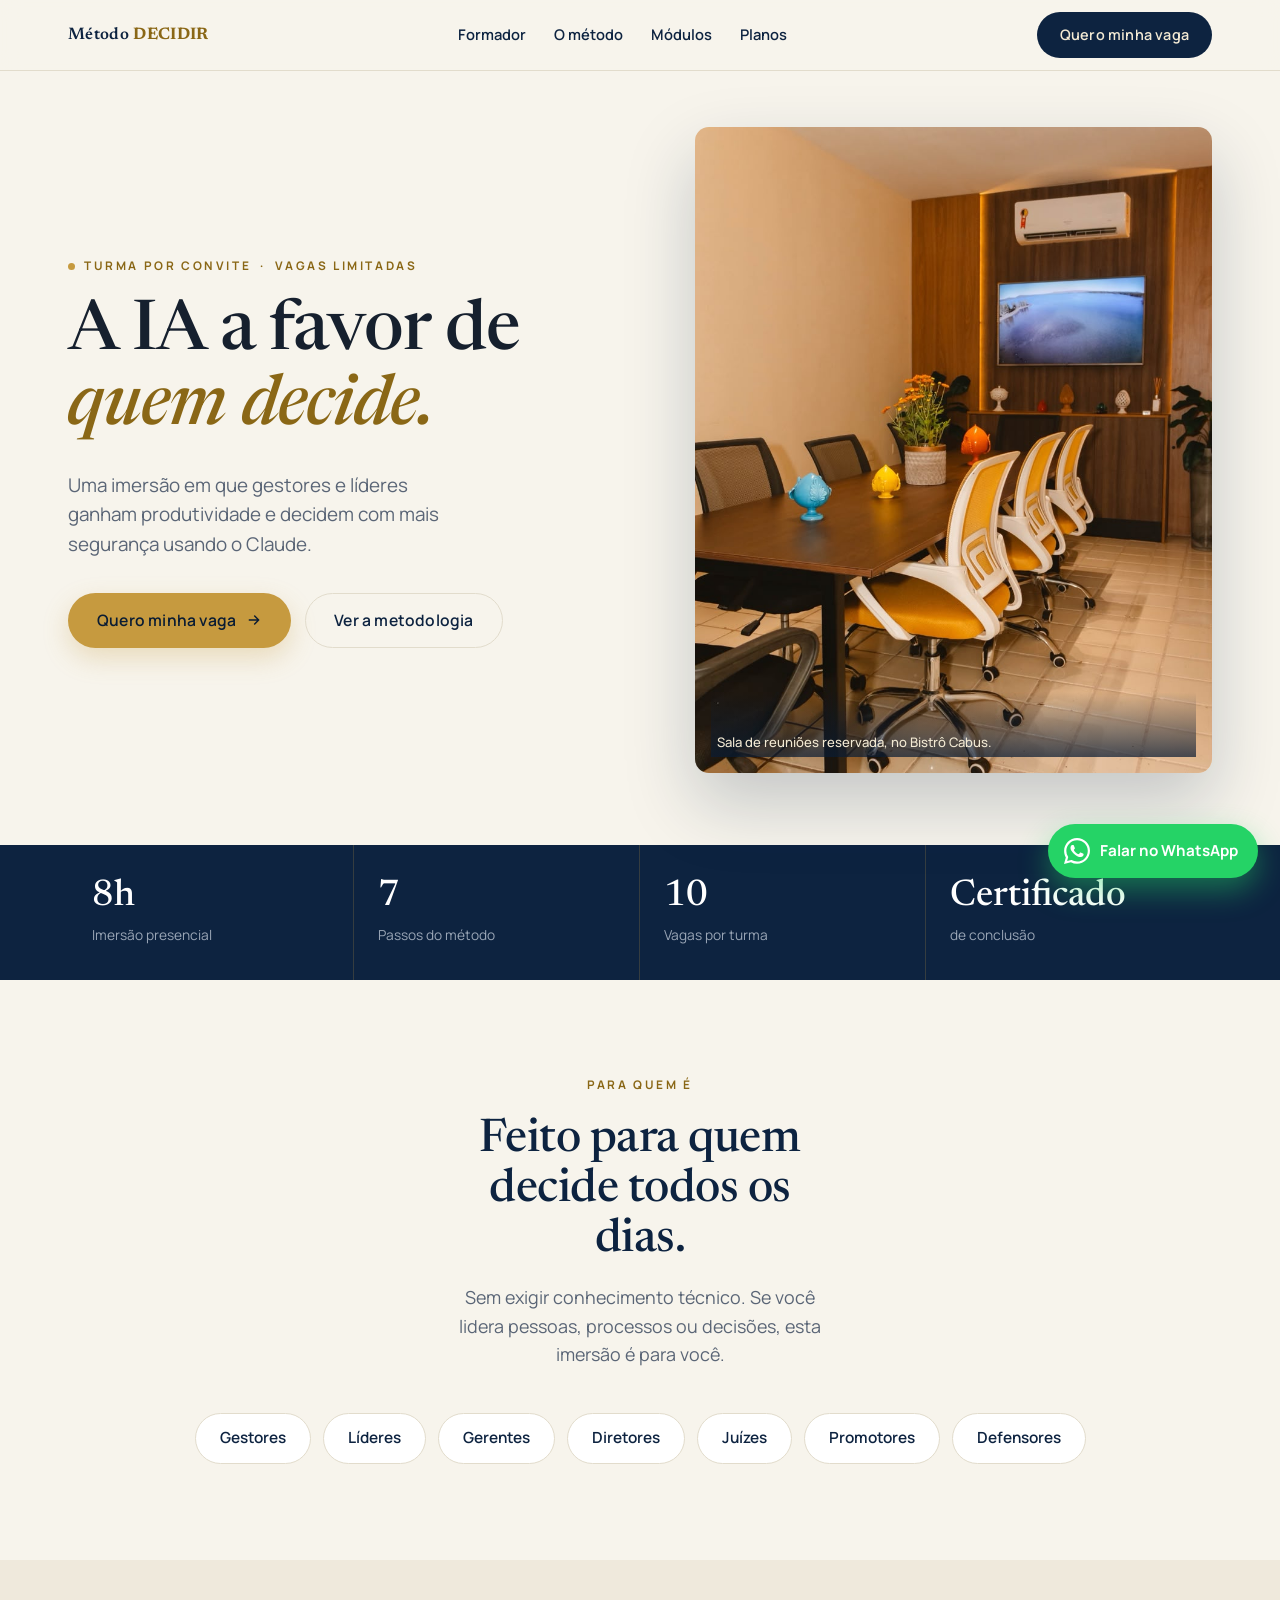
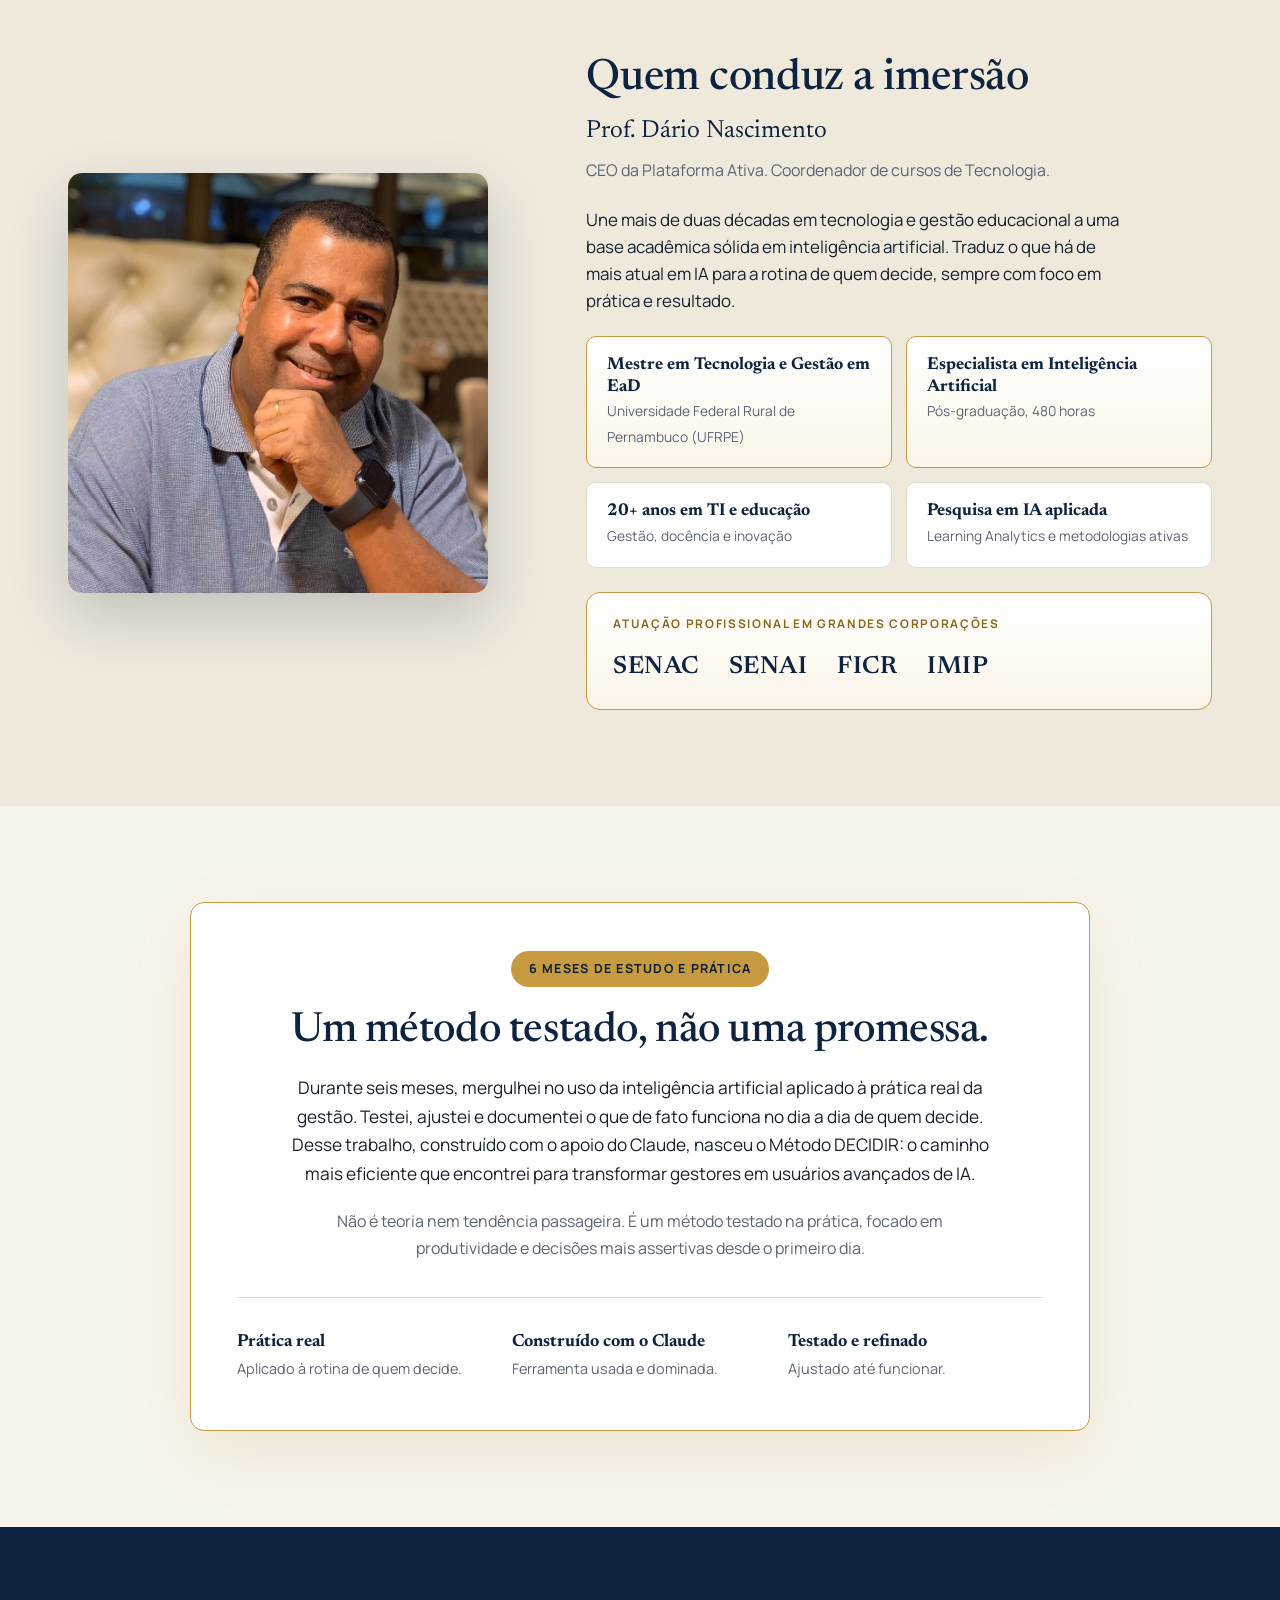
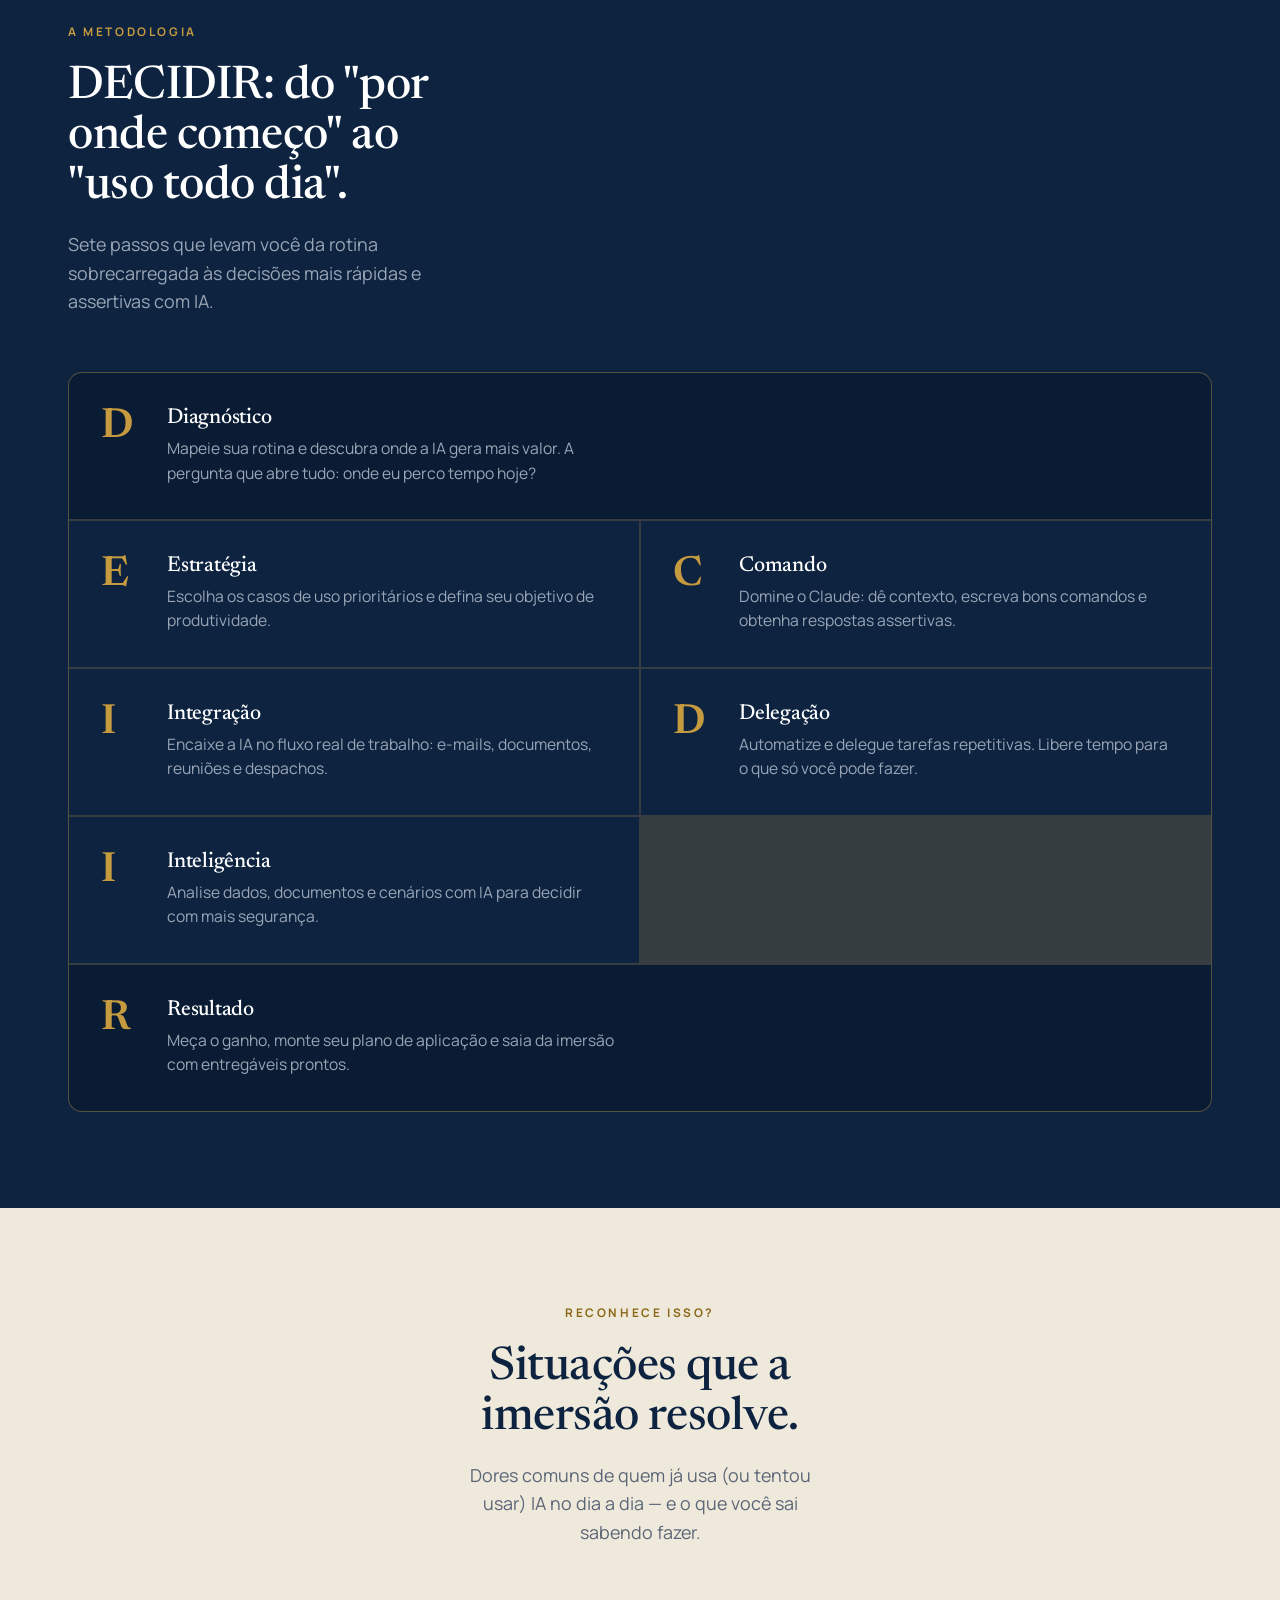
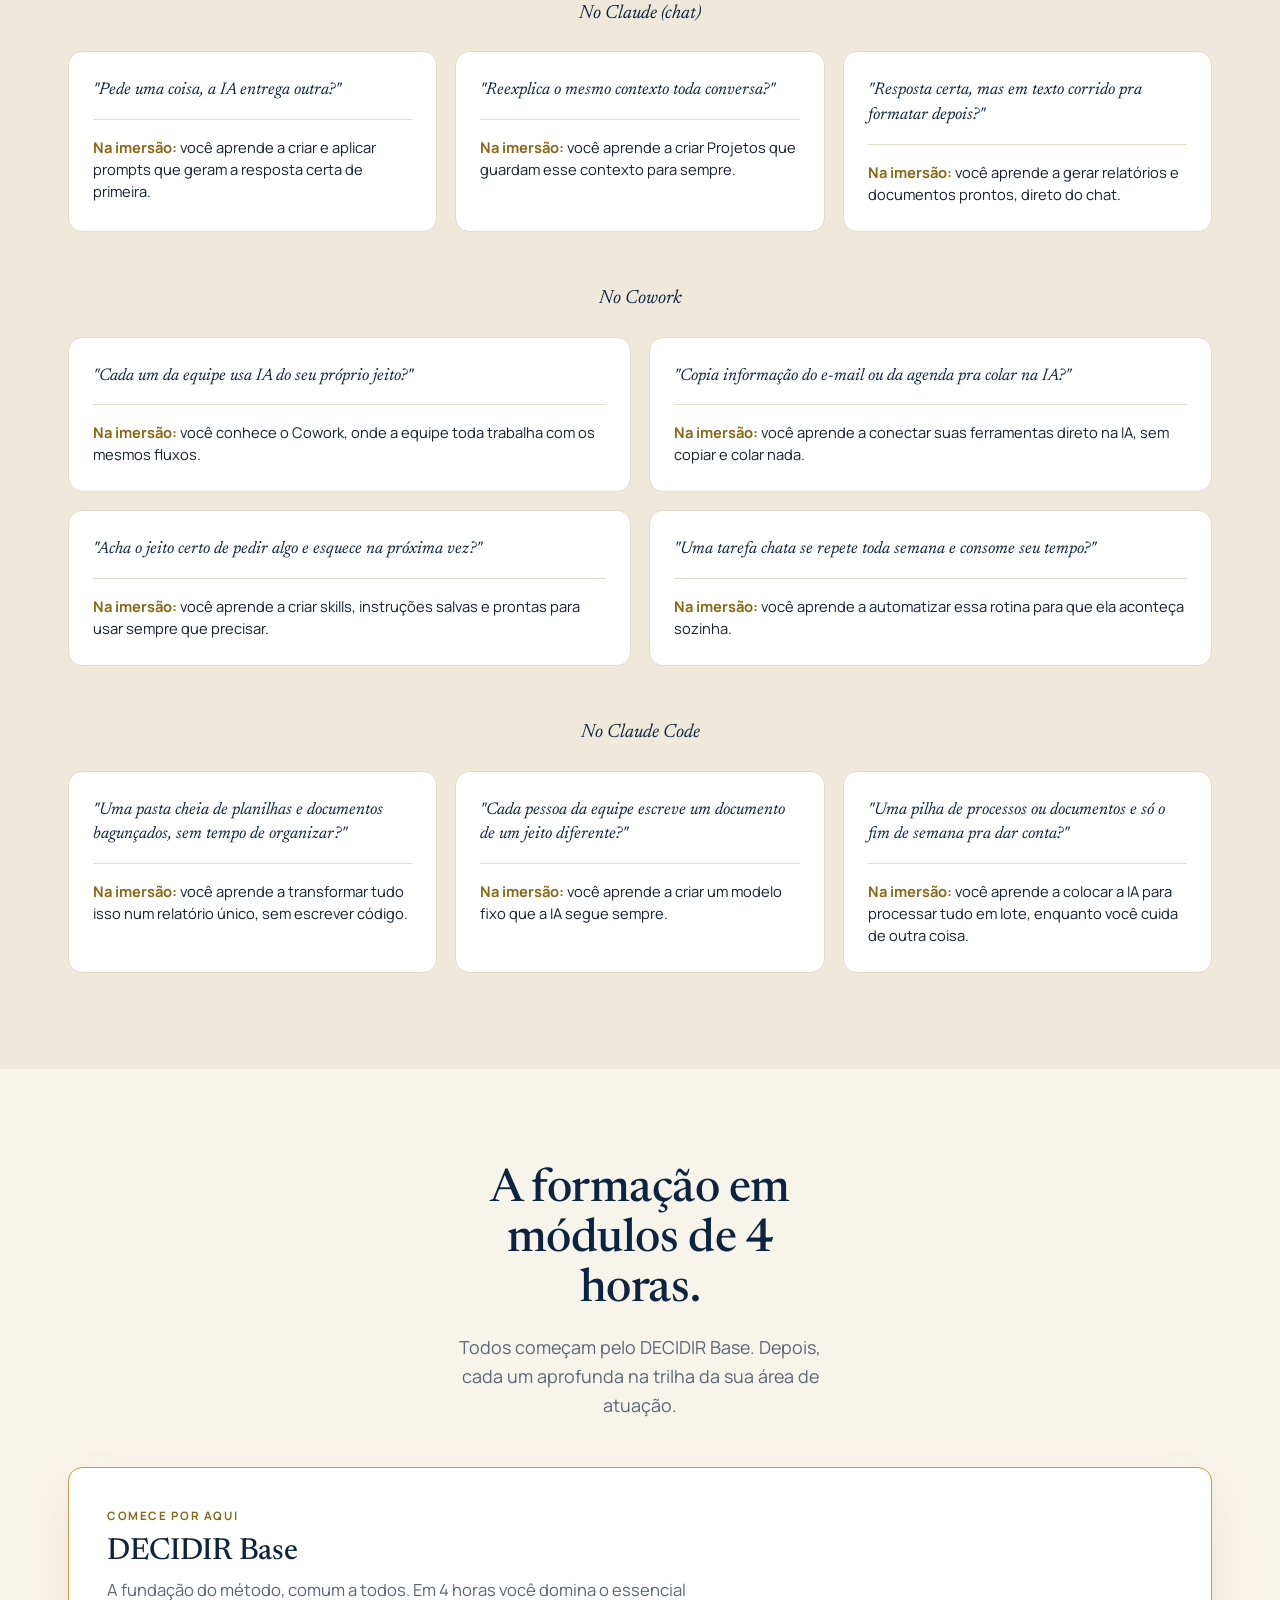
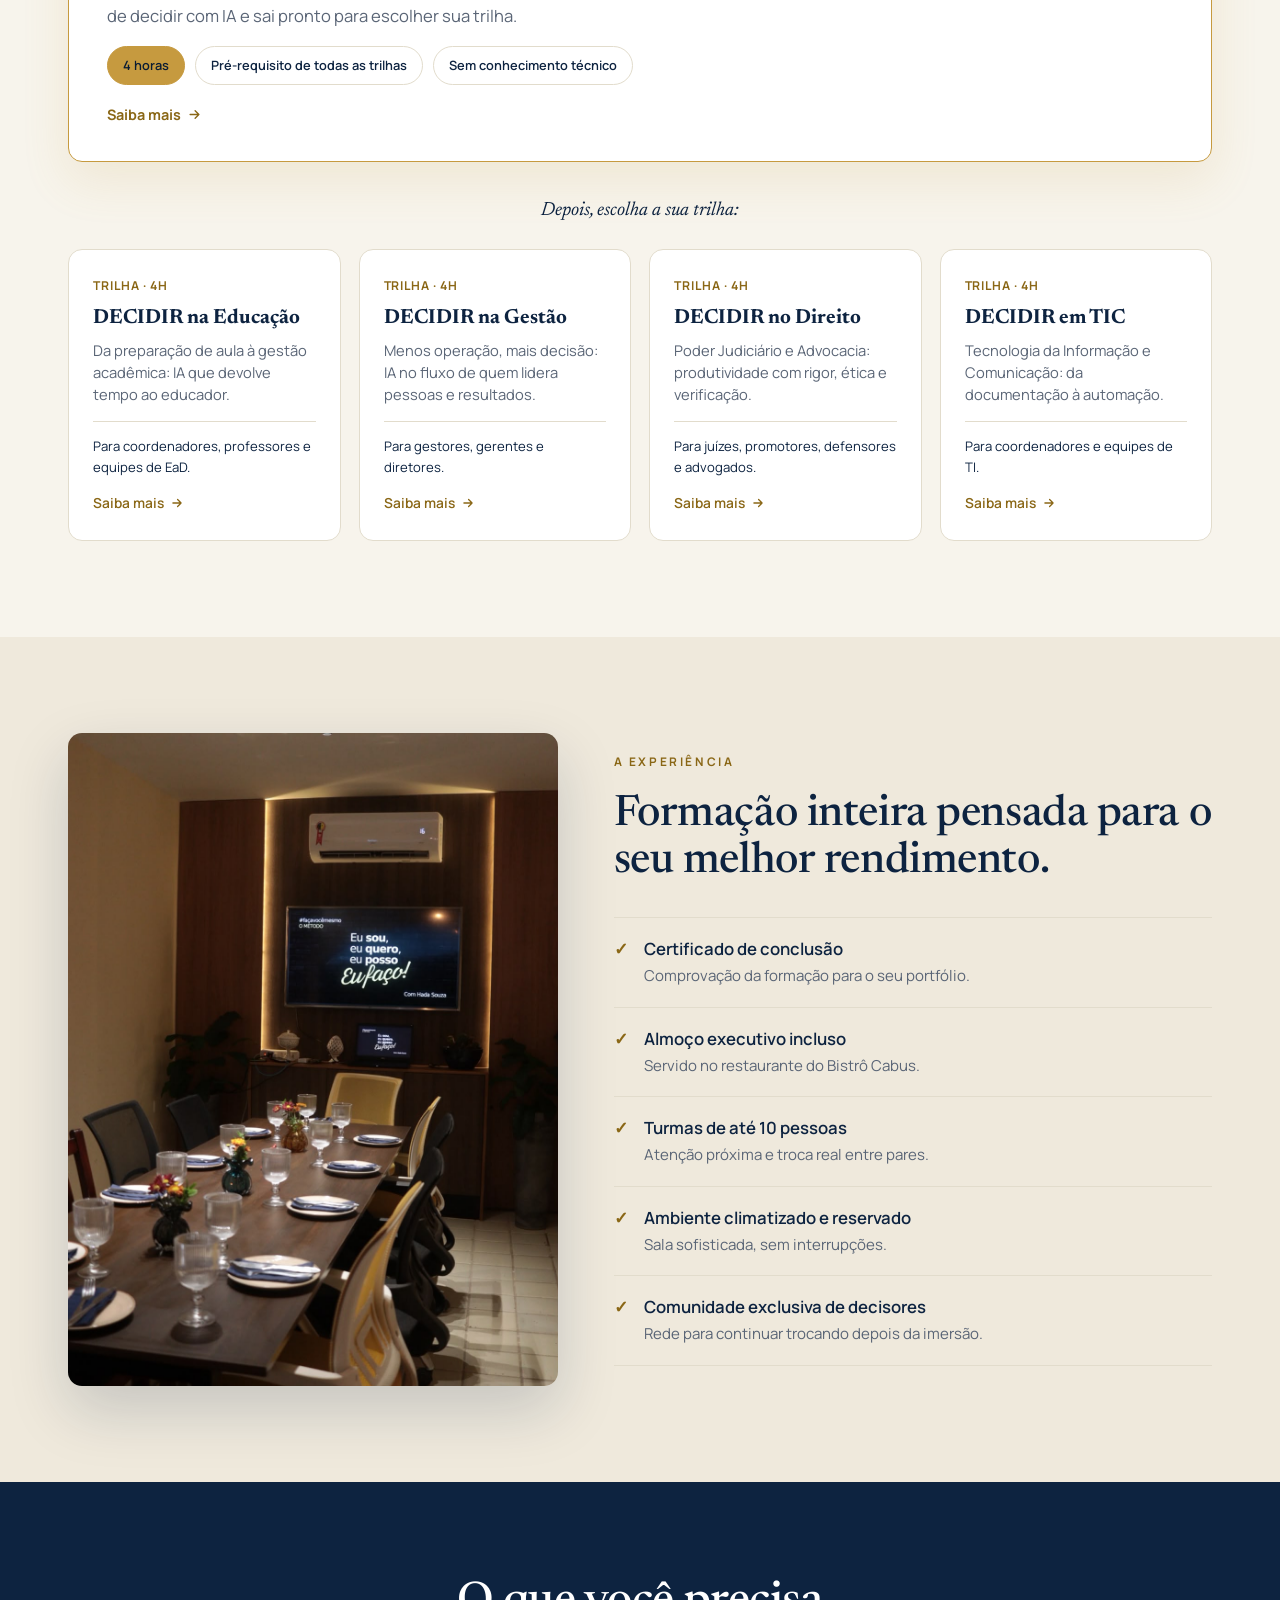
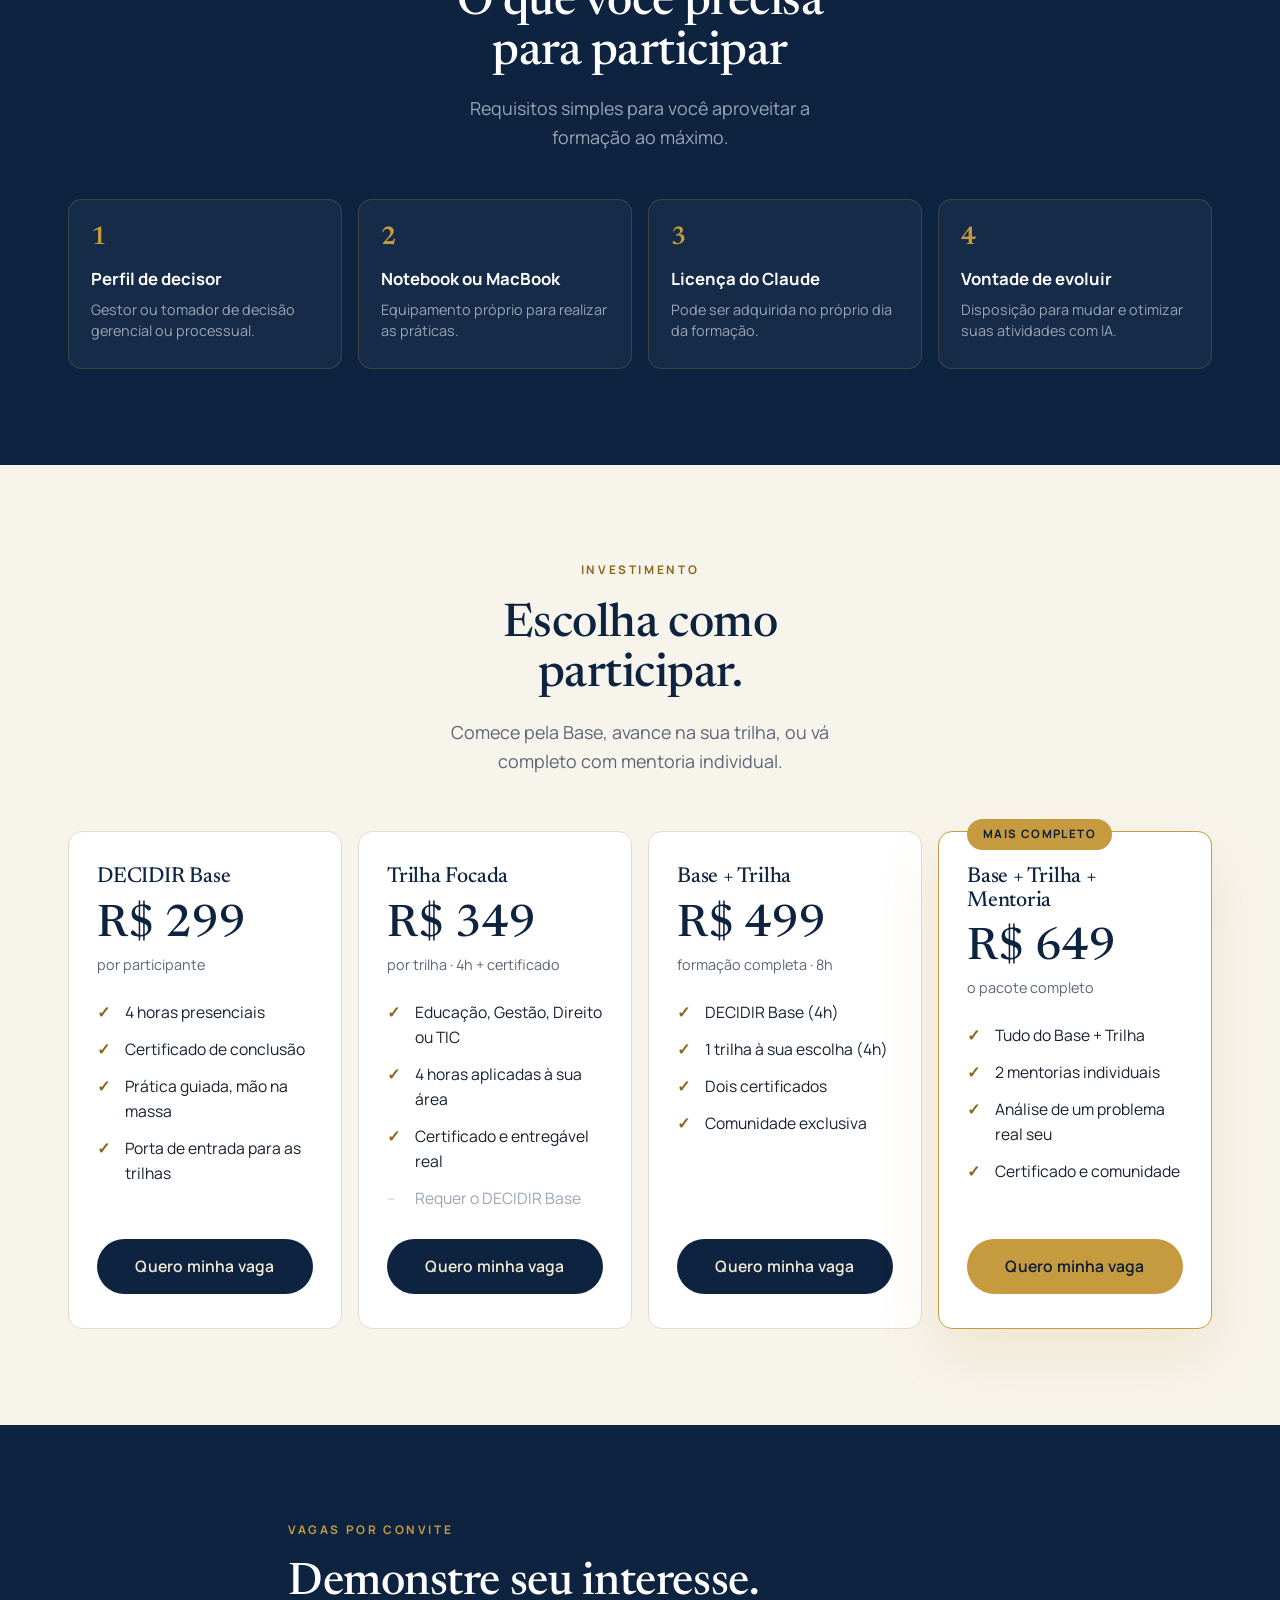
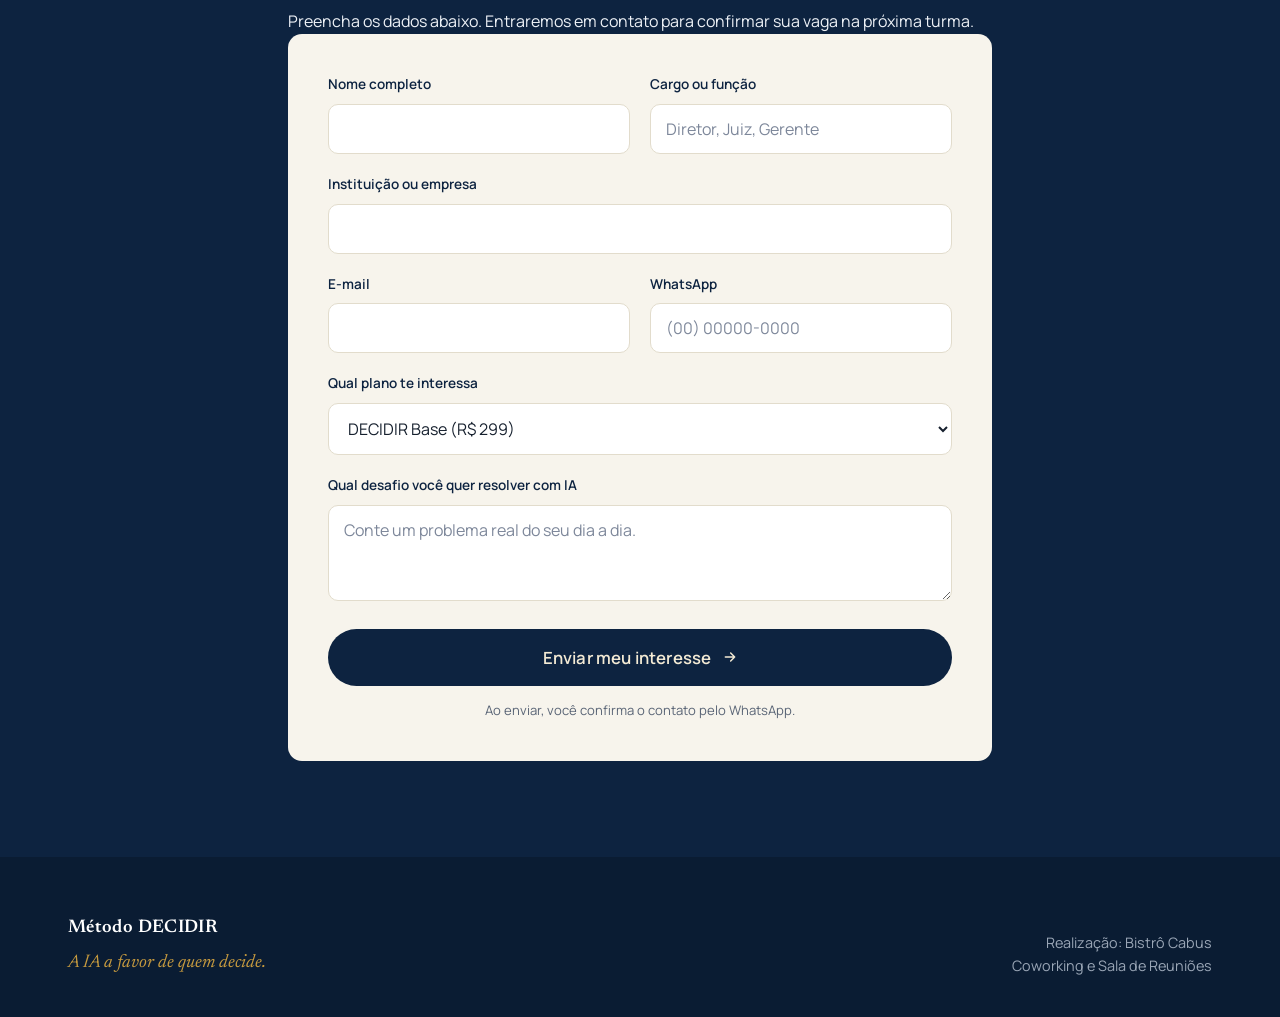
==== index.html @ 282ab339 "Card DECIDIR Base em claro + Saiba mais (base.html: situacoes que a imersao resolve) Co-Authored-By:" ====
<!DOCTYPE html>
<html lang="pt-BR">
<head>
<meta charset="UTF-8">
<meta name="viewport" content="width=device-width, initial-scale=1.0">
<title>Método DECIDIR — A IA a favor de quem decide</title>
<meta name="description" content="Imersão presencial de 8 horas em produtividade e assertividade com IA, para gestores, líderes e operadores do Direito. Turma por convite.">
<link rel="preconnect" href="https://fonts.googleapis.com">
<link rel="preconnect" href="https://fonts.gstatic.com" crossorigin>
<link href="https://fonts.googleapis.com/css2?family=Newsreader:ital,opsz,wght@0,6..72,400;0,6..72,500;0,6..72,600;1,6..72,400&family=Manrope:wght@400;500;600;700&display=swap" rel="stylesheet">
<link rel="stylesheet" href="styles.css">
</head>
<body>

<!-- NAV -->
<nav>
  <div class="wrap nav-inner">
    <div class="brand">Método <b>DECIDIR</b></div>
    <div class="nav-links">
      <a href="#facilitador">Formador</a>
      <a href="#metodo">O método</a>
      <a href="#modulos">Módulos</a>
      <a href="#planos">Planos</a>
    </div>
    <a href="#interesse" class="btn nav-cta">Quero minha vaga</a>
  </div>
</nav>

<!-- HERO -->
<header class="hero">
  <div class="wrap hero-grid">
    <div class="hero-copy reveal">
      <div class="eyebrow"><span class="dot"></span> Turma por convite &nbsp;·&nbsp; Vagas limitadas</div>
      <h1>A IA a favor de <em>quem decide.</em></h1>
      <p class="lede">Uma imersão em que gestores e líderes ganham produtividade e decidem com mais segurança usando o Claude.</p>
      <div class="hero-cta">
        <a href="#interesse" class="btn btn-primary">Quero minha vaga
          <svg viewBox="0 0 24 24" fill="none" stroke="currentColor" stroke-width="2.2" stroke-linecap="round" stroke-linejoin="round"><path d="M5 12h14M13 6l6 6-6 6"/></svg>
        </a>
        <a href="#metodo" class="btn btn-ghost-dark" style="color:var(--navy);border-color:var(--line)">Ver a metodologia</a>
      </div>
    </div>
    <figure class="hero-figure reveal">
      <img src="imagens-local/WhatsApp%20Image%202026-07-24%20at%2010.11.54.jpeg" alt="Sala de reuniões do Bistrô Cabus preparada para a formação">
      <figcaption>Sala de reuniões reservada, no Bistrô Cabus.</figcaption>
    </figure>
  </div>
</header>

<!-- STATS -->
<section class="stats" style="padding:0">
  <div class="wrap">
    <div class="stats-grid">
      <div class="stat reveal"><div class="n">8h</div><div class="l">Imersão presencial</div></div>
      <div class="stat reveal"><div class="n">7</div><div class="l">Passos do método</div></div>
      <div class="stat reveal"><div class="n">10</div><div class="l">Vagas por turma</div></div>
      <div class="stat reveal"><div class="n">Certificado</div><div class="l">de conclusão</div></div>
    </div>
  </div>
</section>

<!-- AUDIENCE -->
<section class="audience">
  <div class="wrap">
    <div class="lead-head reveal">
      <div class="eyebrow">Para quem é</div>
      <h2>Feito para quem decide todos os dias.</h2>
      <p>Sem exigir conhecimento técnico. Se você lidera pessoas, processos ou decisões, esta imersão é para você.</p>
    </div>
    <div class="chips reveal">
      <span class="chip">Gestores</span>
      <span class="chip">Líderes</span>
      <span class="chip">Gerentes</span>
      <span class="chip">Diretores</span>
      <span class="chip">Juízes</span>
      <span class="chip">Promotores</span>
      <span class="chip">Defensores</span>
    </div>
  </div>
</section>

<!-- FACILITADOR -->
<section class="fac" id="facilitador">
  <div class="wrap fac-grid">
    <figure class="fac-portrait reveal">
      <img loading="lazy" src="facilitador.jpg" alt="Prof. Dário Nascimento, facilitador da imersão">
    </figure>
    <div class="reveal">
      <h2>Quem conduz a imersão</h2>
      <div class="name">Prof. Dário Nascimento</div>
      <div class="role">CEO da Plataforma Ativa. Coordenador de cursos de Tecnologia.</div>
      <p class="bio">Une mais de duas décadas em tecnologia e gestão educacional a uma base acadêmica sólida em inteligência artificial. Traduz o que há de mais atual em IA para a rotina de quem decide, sempre com foco em prática e resultado.</p>
      <div class="fac-creds">
        <div class="cred hi"><b>Mestre em Tecnologia e Gestão em EaD</b><span>Universidade Federal Rural de Pernambuco (UFRPE)</span></div>
        <div class="cred hi"><b>Especialista em Inteligência Artificial</b><span>Pós-graduação, 480 horas</span></div>
        <div class="cred"><b>20+ anos em TI e educação</b><span>Gestão, docência e inovação</span></div>
        <div class="cred"><b>Pesquisa em IA aplicada</b><span>Learning Analytics e metodologias ativas</span></div>
      </div>
      <div class="fac-corp">
        <span class="fac-corp-label">Atuação profissional em grandes corporações</span>
        <div class="fac-corp-names">
          <span>SENAC</span>
          <span>SENAI</span>
          <span>FICR</span>
          <span>IMIP</span>
        </div>
      </div>
    </div>
  </div>
</section>

<!-- ORIGEM / VALIDAÇÃO -->
<section class="origem" id="origem">
  <div class="wrap">
    <div class="origem-card reveal">
      <span class="origem-badge">6 meses de estudo e prática</span>
      <h2>Um método testado, não uma promessa.</h2>
      <p>Durante seis meses, mergulhei no uso da inteligência artificial aplicado à prática real da gestão. Testei, ajustei e documentei o que de fato funciona no dia a dia de quem decide. Desse trabalho, construído com o apoio do Claude, nasceu o Método DECIDIR: o caminho mais eficiente que encontrei para transformar gestores em usuários avançados de IA.</p>
      <p class="origem-sign">Não é teoria nem tendência passageira. É um método testado na prática, focado em produtividade e decisões mais assertivas desde o primeiro dia.</p>
      <div class="origem-points">
        <div><b>Prática real</b><span>Aplicado à rotina de quem decide.</span></div>
        <div><b>Construído com o Claude</b><span>Ferramenta usada e dominada.</span></div>
        <div><b>Testado e refinado</b><span>Ajustado até funcionar.</span></div>
      </div>
    </div>
  </div>
</section>

<!-- METHOD -->
<section class="method on-dark" id="metodo">
  <div class="wrap">
    <div class="lead-head reveal">
      <div class="eyebrow">A metodologia</div>
      <h2>DECIDIR: do "por onde começo" ao "uso todo dia".</h2>
      <p>Sete passos que levam você da rotina sobrecarregada às decisões mais rápidas e assertivas com IA.</p>
    </div>
    <div class="steps">
      <div class="step feat reveal"><div class="glyph">D</div><div><h3>Diagnóstico</h3><p>Mapeie sua rotina e descubra onde a IA gera mais valor. A pergunta que abre tudo: onde eu perco tempo hoje?</p></div></div>
      <div class="step reveal"><div class="glyph">E</div><div><h3>Estratégia</h3><p>Escolha os casos de uso prioritários e defina seu objetivo de produtividade.</p></div></div>
      <div class="step reveal"><div class="glyph">C</div><div><h3>Comando</h3><p>Domine o Claude: dê contexto, escreva bons comandos e obtenha respostas assertivas.</p></div></div>
      <div class="step reveal"><div class="glyph">I</div><div><h3>Integração</h3><p>Encaixe a IA no fluxo real de trabalho: e-mails, documentos, reuniões e despachos.</p></div></div>
      <div class="step reveal"><div class="glyph">D</div><div><h3>Delegação</h3><p>Automatize e delegue tarefas repetitivas. Libere tempo para o que só você pode fazer.</p></div></div>
      <div class="step reveal"><div class="glyph">I</div><div><h3>Inteligência</h3><p>Analise dados, documentos e cenários com IA para decidir com mais segurança.</p></div></div>
      <div class="step feat reveal"><div class="glyph">R</div><div><h3>Resultado</h3><p>Meça o ganho, monte seu plano de aplicação e saia da imersão com entregáveis prontos.</p></div></div>
    </div>
  </div>
</section>

<!-- SITUACOES -->
<section class="situacoes" id="situacoes">
  <div class="wrap">
    <div class="lead-head reveal">
      <div class="eyebrow">Reconhece isso?</div>
      <h2>Situações que a imersão resolve.</h2>
      <p>Dores comuns de quem já usa (ou tentou usar) IA no dia a dia — e o que você sai sabendo fazer.</p>
    </div>

    <div class="sit-group">
      <p class="sit-group-label">No Claude (chat)</p>
      <div class="sit-grid">
        <div class="sit-card reveal">
          <div class="q">"Pede uma coisa, a IA entrega outra?"</div>
          <div class="a"><b>Na imersão:</b> você aprende a criar e aplicar prompts que geram a resposta certa de primeira.</div>
        </div>
        <div class="sit-card reveal">
          <div class="q">"Reexplica o mesmo contexto toda conversa?"</div>
          <div class="a"><b>Na imersão:</b> você aprende a criar Projetos que guardam esse contexto para sempre.</div>
        </div>
        <div class="sit-card reveal">
          <div class="q">"Resposta certa, mas em texto corrido pra formatar depois?"</div>
          <div class="a"><b>Na imersão:</b> você aprende a gerar relatórios e documentos prontos, direto do chat.</div>
        </div>
      </div>
    </div>

    <div class="sit-group">
      <p class="sit-group-label">No Cowork</p>
      <div class="sit-grid sit-grid-2col">
        <div class="sit-card reveal">
          <div class="q">"Cada um da equipe usa IA do seu próprio jeito?"</div>
          <div class="a"><b>Na imersão:</b> você conhece o Cowork, onde a equipe toda trabalha com os mesmos fluxos.</div>
        </div>
        <div class="sit-card reveal">
          <div class="q">"Copia informação do e-mail ou da agenda pra colar na IA?"</div>
          <div class="a"><b>Na imersão:</b> você aprende a conectar suas ferramentas direto na IA, sem copiar e colar nada.</div>
        </div>
        <div class="sit-card reveal">
          <div class="q">"Acha o jeito certo de pedir algo e esquece na próxima vez?"</div>
          <div class="a"><b>Na imersão:</b> você aprende a criar skills, instruções salvas e prontas para usar sempre que precisar.</div>
        </div>
        <div class="sit-card reveal">
          <div class="q">"Uma tarefa chata se repete toda semana e consome seu tempo?"</div>
          <div class="a"><b>Na imersão:</b> você aprende a automatizar essa rotina para que ela aconteça sozinha.</div>
        </div>
      </div>
    </div>

    <div class="sit-group">
      <p class="sit-group-label">No Claude Code</p>
      <div class="sit-grid">
        <div class="sit-card reveal">
          <div class="q">"Uma pasta cheia de planilhas e documentos bagunçados, sem tempo de organizar?"</div>
          <div class="a"><b>Na imersão:</b> você aprende a transformar tudo isso num relatório único, sem escrever código.</div>
        </div>
        <div class="sit-card reveal">
          <div class="q">"Cada pessoa da equipe escreve um documento de um jeito diferente?"</div>
          <div class="a"><b>Na imersão:</b> você aprende a criar um modelo fixo que a IA segue sempre.</div>
        </div>
        <div class="sit-card reveal">
          <div class="q">"Uma pilha de processos ou documentos e só o fim de semana pra dar conta?"</div>
          <div class="a"><b>Na imersão:</b> você aprende a colocar a IA para processar tudo em lote, enquanto você cuida de outra coisa.</div>
        </div>
      </div>
    </div>
  </div>
</section>

<!-- MODULOS -->
<section class="mods" id="modulos">
  <div class="wrap">
    <div class="lead-head reveal">
      <h2>A formação em módulos de 4 horas.</h2>
      <p>Todos começam pelo DECIDIR Base. Depois, cada um aprofunda na trilha da sua área de atuação.</p>
    </div>

    <div class="mod-base reveal">
      <span class="step-tag">Comece por aqui</span>
      <h3>DECIDIR Base</h3>
      <p>A fundação do método, comum a todos. Em 4 horas você domina o essencial de decidir com IA e sai pronto para escolher sua trilha.</p>
      <div class="base-meta">
        <span class="pill gold">4 horas</span>
        <span class="pill">Pré-requisito de todas as trilhas</span>
        <span class="pill">Sem conhecimento técnico</span>
      </div>
      <a href="base.html" class="m-more">Saiba mais
        <svg viewBox="0 0 24 24" fill="none" stroke="currentColor" stroke-width="2.2" stroke-linecap="round" stroke-linejoin="round"><path d="M5 12h14M13 6l6 6-6 6"/></svg>
      </a>
    </div>

    <p class="mod-trilhas-label reveal">Depois, escolha a sua trilha:</p>
    <div class="mod-grid">
      <div class="mod reveal">
        <span class="m-tag">Trilha · 4h</span>
        <h4>DECIDIR na Educação</h4>
        <p>Da preparação de aula à gestão acadêmica: IA que devolve tempo ao educador.</p>
        <div class="m-who">Para coordenadores, professores e equipes de EaD.</div>
        <a href="educacao.html" class="m-more">Saiba mais
          <svg viewBox="0 0 24 24" fill="none" stroke="currentColor" stroke-width="2.2" stroke-linecap="round" stroke-linejoin="round"><path d="M5 12h14M13 6l6 6-6 6"/></svg>
        </a>
      </div>
      <div class="mod reveal">
        <span class="m-tag">Trilha · 4h</span>
        <h4>DECIDIR na Gestão</h4>
        <p>Menos operação, mais decisão: IA no fluxo de quem lidera pessoas e resultados.</p>
        <div class="m-who">Para gestores, gerentes e diretores.</div>
        <a href="gestao.html" class="m-more">Saiba mais
          <svg viewBox="0 0 24 24" fill="none" stroke="currentColor" stroke-width="2.2" stroke-linecap="round" stroke-linejoin="round"><path d="M5 12h14M13 6l6 6-6 6"/></svg>
        </a>
      </div>
      <div class="mod reveal">
        <span class="m-tag">Trilha · 4h</span>
        <h4>DECIDIR no Direito</h4>
        <p>Poder Judiciário e Advocacia: produtividade com rigor, ética e verificação.</p>
        <div class="m-who">Para juízes, promotores, defensores e advogados.</div>
        <a href="direito.html" class="m-more">Saiba mais
          <svg viewBox="0 0 24 24" fill="none" stroke="currentColor" stroke-width="2.2" stroke-linecap="round" stroke-linejoin="round"><path d="M5 12h14M13 6l6 6-6 6"/></svg>
        </a>
      </div>
      <div class="mod reveal">
        <span class="m-tag">Trilha · 4h</span>
        <h4>DECIDIR em TIC</h4>
        <p>Tecnologia da Informação e Comunicação: da documentação à automação.</p>
        <div class="m-who">Para coordenadores e equipes de TI.</div>
        <a href="tic.html" class="m-more">Saiba mais
          <svg viewBox="0 0 24 24" fill="none" stroke="currentColor" stroke-width="2.2" stroke-linecap="round" stroke-linejoin="round"><path d="M5 12h14M13 6l6 6-6 6"/></svg>
        </a>
      </div>
    </div>
  </div>
</section>

<!-- EXPERIENCE -->
<section class="exp">
  <div class="wrap exp-grid">
    <figure class="exp-figure reveal">
      <img loading="lazy" src="imagens-local/WhatsApp%20Image%202026-07-24%20at%2010.05.28.jpeg" alt="Ambiente do Bistrô Cabus montado para treinamento">
    </figure>
    <div class="reveal">
      <div class="eyebrow">A experiência</div>
      <h2 style="font-size:clamp(1.9rem,3.6vw,2.7rem);color:var(--navy)">Formação inteira pensada para o seu melhor rendimento.</h2>
      <ul class="incl">
        <li><span class="ck">✓</span><div><b>Certificado de conclusão</b><span>Comprovação da formação para o seu portfólio.</span></div></li>
        <li><span class="ck">✓</span><div><b>Almoço executivo incluso</b><span>Servido no restaurante do Bistrô Cabus.</span></div></li>
        <li><span class="ck">✓</span><div><b>Turmas de até 10 pessoas</b><span>Atenção próxima e troca real entre pares.</span></div></li>
        <li><span class="ck">✓</span><div><b>Ambiente climatizado e reservado</b><span>Sala sofisticada, sem interrupções.</span></div></li>
        <li><span class="ck">✓</span><div><b>Comunidade exclusiva de decisores</b><span>Rede para continuar trocando depois da imersão.</span></div></li>
      </ul>
    </div>
  </div>
</section>

<!-- PRE-REQUISITOS -->
<section class="prereq on-dark" id="prerequisitos">
  <div class="wrap">
    <div class="lead-head reveal">
      <h2>O que você precisa para participar</h2>
      <p>Requisitos simples para você aproveitar a formação ao máximo.</p>
    </div>
    <div class="prereq-grid">
      <div class="prereq-item reveal">
        <span class="num">1</span>
        <b>Perfil de decisor</b>
        <p>Gestor ou tomador de decisão gerencial ou processual.</p>
      </div>
      <div class="prereq-item reveal">
        <span class="num">2</span>
        <b>Notebook ou MacBook</b>
        <p>Equipamento próprio para realizar as práticas.</p>
      </div>
      <div class="prereq-item reveal">
        <span class="num">3</span>
        <b>Licença do Claude</b>
        <p>Pode ser adquirida no próprio dia da formação.</p>
      </div>
      <div class="prereq-item reveal">
        <span class="num">4</span>
        <b>Vontade de evoluir</b>
        <p>Disposição para mudar e otimizar suas atividades com IA.</p>
      </div>
    </div>
  </div>
</section>

<!-- PLANS -->
<section class="plans" id="planos">
  <div class="wrap">
    <div class="lead-head reveal">
      <div class="eyebrow">Investimento</div>
      <h2>Escolha como participar.</h2>
      <p>Comece pela Base, avance na sua trilha, ou vá completo com mentoria individual.</p>
    </div>
    <div class="plan-grid">
      <div class="plan reveal">
        <h3>DECIDIR Base</h3>
        <div class="price">R$ 299</div>
        <div class="per">por participante</div>
        <ul>
          <li>4 horas presenciais</li>
          <li>Certificado de conclusão</li>
          <li>Prática guiada, mão na massa</li>
          <li>Porta de entrada para as trilhas</li>
        </ul>
        <a href="#interesse" class="btn">Quero minha vaga</a>
      </div>
      <div class="plan reveal">
        <h3>Trilha Focada</h3>
        <div class="price">R$ 349</div>
        <div class="per">por trilha · 4h + certificado</div>
        <ul>
          <li>Educação, Gestão, Direito ou TIC</li>
          <li>4 horas aplicadas à sua área</li>
          <li>Certificado e entregável real</li>
          <li class="off">Requer o DECIDIR Base</li>
        </ul>
        <a href="#interesse" class="btn">Quero minha vaga</a>
      </div>
      <div class="plan reveal">
        <h3>Base + Trilha</h3>
        <div class="price">R$ 499</div>
        <div class="per">formação completa · 8h</div>
        <ul>
          <li>DECIDIR Base (4h)</li>
          <li>1 trilha à sua escolha (4h)</li>
          <li>Dois certificados</li>
          <li>Comunidade exclusiva</li>
        </ul>
        <a href="#interesse" class="btn">Quero minha vaga</a>
      </div>
      <div class="plan featured reveal">
        <div class="flag">Mais completo</div>
        <h3>Base + Trilha + Mentoria</h3>
        <div class="price">R$ 649</div>
        <div class="per">o pacote completo</div>
        <ul>
          <li>Tudo do Base + Trilha</li>
          <li>2 mentorias individuais</li>
          <li>Análise de um problema real seu</li>
          <li>Certificado e comunidade</li>
        </ul>
        <a href="#interesse" class="btn">Quero minha vaga</a>
      </div>
    </div>
  </div>
</section>

<!-- INTEREST FORM -->
<section class="interest on-dark" id="interesse">
  <div class="wrap form-shell">
    <div class="reveal">
      <div class="eyebrow">Vagas por convite</div>
      <h2>Demonstre seu interesse.</h2>
      <p>Preencha os dados abaixo. Entraremos em contato para confirmar sua vaga na próxima turma.</p>
    </div>
    <form id="interestForm" class="reveal">
      <div class="grid2">
        <div class="field">
          <label for="nome">Nome completo</label>
          <input type="text" id="nome" name="nome" required>
        </div>
        <div class="field">
          <label for="cargo">Cargo ou função</label>
          <input type="text" id="cargo" name="cargo" placeholder="Diretor, Juiz, Gerente" required>
        </div>
      </div>
      <div class="field">
        <label for="instituicao">Instituição ou empresa</label>
        <input type="text" id="instituicao" name="instituicao">
      </div>
      <div class="grid2">
        <div class="field">
          <label for="email">E-mail</label>
          <input type="email" id="email" name="email" required>
        </div>
        <div class="field">
          <label for="whatsapp">WhatsApp</label>
          <input type="tel" id="whatsapp" name="whatsapp" placeholder="(00) 00000-0000" required>
        </div>
      </div>
      <div class="field">
        <label for="plano">Qual plano te interessa</label>
        <select id="plano" name="plano">
          <option>DECIDIR Base (R$ 299)</option>
          <option>Trilha Focada (R$ 349)</option>
          <option>Base + Trilha (R$ 499)</option>
          <option>Base + Trilha + Mentoria (R$ 649)</option>
          <option>Ainda estou decidindo</option>
        </select>
      </div>
      <div class="field">
        <label for="desafio">Qual desafio você quer resolver com IA</label>
        <textarea id="desafio" name="desafio" placeholder="Conte um problema real do seu dia a dia."></textarea>
      </div>
      <div class="submit">
        <button type="submit" class="btn">Enviar meu interesse
          <svg viewBox="0 0 24 24" fill="none" stroke="currentColor" stroke-width="2.2" stroke-linecap="round" stroke-linejoin="round"><path d="M5 12h14M13 6l6 6-6 6"/></svg>
        </button>
        <p class="form-note">Ao enviar, você confirma o contato pelo WhatsApp.</p>
      </div>
      <div class="success" id="successMsg">Obrigado. Seu interesse foi registrado e vamos falar com você em breve.</div>
    </form>
  </div>
</section>

<!-- FOOTER -->
<footer>
  <div class="wrap foot-grid">
    <div>
      <div class="brand">Método DECIDIR</div>
      <div class="slogan">A IA a favor de quem decide.</div>
    </div>
    <div class="venue">
      Realização: Bistrô Cabus<br>
      Coworking e Sala de Reuniões
    </div>
  </div>
</footer>

<a class="wa-fab" href="https://wa.me/558140401174?text=Ol%C3%A1!%20Tenho%20interesse%20na%20forma%C3%A7%C3%A3o%20M%C3%A9todo%20DECIDIR." target="_blank" rel="noopener" aria-label="Falar no WhatsApp sobre o Método DECIDIR">
  <svg viewBox="0 0 24 24" aria-hidden="true"><path d="M17.472 14.382c-.297-.149-1.758-.867-2.03-.967-.273-.099-.471-.148-.67.15-.197.297-.767.966-.94 1.164-.173.199-.347.223-.644.075-.297-.15-1.255-.463-2.39-1.475-.883-.788-1.48-1.761-1.653-2.059-.173-.297-.018-.458.13-.606.134-.133.298-.347.446-.52.149-.174.198-.298.298-.497.099-.198.05-.371-.025-.52-.075-.149-.669-1.612-.916-2.207-.242-.579-.487-.5-.669-.51-.173-.008-.371-.01-.57-.01-.198 0-.52.074-.792.372-.272.297-1.04 1.016-1.04 2.479 0 1.462 1.065 2.875 1.213 3.074.149.198 2.096 3.2 5.077 4.487.709.306 1.262.489 1.694.625.712.227 1.36.195 1.871.118.571-.085 1.758-.719 2.006-1.413.248-.694.248-1.289.173-1.413-.074-.124-.272-.198-.57-.347m-5.421 7.403h-.004a9.87 9.87 0 01-5.031-1.378l-.361-.214-3.741.982.998-3.648-.235-.374a9.86 9.86 0 01-1.51-5.26c.001-5.45 4.436-9.884 9.888-9.884 2.64 0 5.122 1.03 6.988 2.898a9.825 9.825 0 012.893 6.994c-.003 5.45-4.437 9.885-9.885 9.885M20.52 3.449C18.24 1.245 15.24 0 12.045 0 5.463 0 .104 5.359.101 11.943c0 2.096.548 4.142 1.588 5.945L0 24l6.335-1.652a11.94 11.94 0 005.71 1.454h.005c6.582 0 11.941-5.359 11.944-11.943a11.86 11.86 0 00-3.495-8.41z"/></svg>
  <span class="wa-label">Falar no WhatsApp</span>
</a>

<script>
  /* Endpoint do n8n que recebe o formulário (envia e-mail para contato@ + grava na planilha) */
  var INTERESSE_ENDPOINT = "https://n8n.plataformaativa.com.br/webhook/interesse-decidir";

  /* Scroll reveal (IntersectionObserver, sem scroll listener) */
  (function(){
    var reduce = window.matchMedia("(prefers-reduced-motion: reduce)").matches;
    var els = document.querySelectorAll(".reveal");
    if(reduce || !("IntersectionObserver" in window)){
      els.forEach(function(el){ el.classList.add("in"); });
      return;
    }
    var io = new IntersectionObserver(function(entries){
      entries.forEach(function(e){
        if(e.isIntersecting){ e.target.classList.add("in"); io.unobserve(e.target); }
      });
    }, { threshold:.18, rootMargin:"0px 0px -8% 0px" });
    els.forEach(function(el){ io.observe(el); });
  })();

  /* Envio do interesse para o n8n (e-mail + planilha) */
  document.getElementById("interestForm").addEventListener("submit", function(e){
    e.preventDefault();
    var f = e.target;
    var btn = f.querySelector('button[type="submit"]');
    var dados = {
      nome: f.nome.value,
      cargo: f.cargo.value,
      instituicao: f.instituicao.value || "",
      email: f.email.value,
      whatsapp: f.whatsapp.value,
      plano: f.plano.value,
      desafio: f.desafio.value || ""
    };
    if(btn){ btn.disabled = true; btn.style.opacity = ".7"; }
    fetch(INTERESSE_ENDPOINT, {
      method: "POST",
      headers: { "Content-Type": "application/json" },
      body: JSON.stringify(dados)
    }).then(function(r){
      if(!r.ok) throw new Error("resposta " + r.status);
      document.getElementById("successMsg").style.display = "block";
      f.reset();
    }).catch(function(){
      alert("Não consegui enviar agora. Tente novamente em instantes ou fale pelo WhatsApp.");
    }).finally(function(){
      if(btn){ btn.disabled = false; btn.style.opacity = "1"; }
    });
  });
</script>

</body>
</html>
---- styles.css ----
:root{
    --navy:#0d2340;
    --navy-2:#123057;
    --navy-3:#0a1c33;
    --ivory:#f7f4ec;
    --ivory-2:#efe9dc;
    --ink:#16202e;
    --muted:#5a6576;
    --muted-light:#9aa6b6;
    --gold:#c69a3f;         /* accent: borders, buttons, on-dark text */
    --gold-ink:#8a6716;     /* accent text on light (AA contrast) */
    --line:#e2dccc;
    --line-dark:rgba(198,154,63,.22);
    /* shape system: buttons = pill, cards/images = 14px, inputs = 10px */
    --r-card:14px;
    --r-input:10px;
  }
  *{box-sizing:border-box;margin:0;padding:0}
  html{scroll-behavior:smooth}
  body{
    font-family:"Manrope",-apple-system,BlinkMacSystemFont,"Segoe UI",sans-serif;
    color:var(--ink);background:var(--ivory);line-height:1.6;
    -webkit-font-smoothing:antialiased;
  }
  .serif{font-family:"Newsreader",Georgia,"Times New Roman",serif}
  h1,h2,h3{font-family:"Newsreader",Georgia,serif;font-weight:500;letter-spacing:-.01em;line-height:1.08}
  img{max-width:100%;display:block}
  .wrap{max-width:1200px;margin:0 auto;padding:0 28px}
  a{color:inherit}

  /* ---- buttons ---- */
  .btn{
    display:inline-flex;align-items:center;gap:10px;white-space:nowrap;
    font-family:"Manrope",sans-serif;font-weight:600;font-size:.98rem;letter-spacing:.2px;
    text-decoration:none;padding:14px 28px;border-radius:999px;border:1.5px solid transparent;
    cursor:pointer;transition:transform .18s ease, box-shadow .18s ease, background .18s ease;
  }
  .btn svg{width:16px;height:16px;flex:none}
  .btn-primary{background:var(--gold);color:var(--navy-3);box-shadow:0 10px 26px rgba(198,154,63,.28)}
  .btn-primary:hover{transform:translateY(-2px);box-shadow:0 16px 34px rgba(198,154,63,.4)}
  .btn-primary:active{transform:translateY(0)}
  .btn-ghost-dark{background:transparent;color:#f3ead4;border-color:rgba(198,154,63,.45)}
  .btn-ghost-dark:hover{background:rgba(198,154,63,.1)}

  .eyebrow{
    font-size:.74rem;font-weight:700;letter-spacing:.22em;text-transform:uppercase;
    color:var(--gold-ink);margin-bottom:20px;
  }
  .on-dark .eyebrow{color:var(--gold)}

  /* ---- reveal motion (MOTION 4) ---- */
  .reveal{opacity:0;transform:translateY(22px);transition:opacity .7s cubic-bezier(.16,1,.3,1),transform .7s cubic-bezier(.16,1,.3,1)}
  .reveal.in{opacity:1;transform:none}
  @media (prefers-reduced-motion:reduce){
    .reveal{opacity:1;transform:none;transition:none}
    html{scroll-behavior:auto}
    .btn-primary:hover{transform:none}
  }

  /* ---- nav ---- */
  nav{position:sticky;top:0;z-index:50;background:rgba(247,244,236,.86);backdrop-filter:blur(10px);border-bottom:1px solid var(--line)}
  .nav-inner{display:flex;align-items:center;justify-content:space-between;height:70px}
  .brand{font-family:"Newsreader",serif;font-weight:600;font-size:1.05rem;letter-spacing:.02em;color:var(--navy)}
  .brand b{color:var(--gold-ink)}
  nav .btn{padding:10px 22px;font-size:.9rem}
  .nav-cta{background:var(--navy);color:#f3ead4}
  .nav-cta:hover{background:var(--navy-2)}
  .nav-links{display:flex;gap:28px;align-items:center}
  .nav-links a{font-size:.92rem;font-weight:600;color:var(--navy);text-decoration:none;transition:color .15s ease}
  .nav-links a:hover{color:var(--gold-ink)}
  @media(max-width:860px){.nav-links{display:none}}
  section[id]{scroll-margin-top:82px}

  /* ---- hero (asymmetric split) ---- */
  .hero{background:var(--ivory);padding:56px 0 72px}
  .hero-grid{display:grid;grid-template-columns:1.05fr .95fr;gap:56px;align-items:center}
  .hero-copy .eyebrow{display:inline-flex;align-items:center;gap:9px}
  .hero-copy .dot{width:7px;height:7px;border-radius:50%;background:var(--gold)}
  .hero h1{font-size:clamp(2.6rem,5.4vw,4.4rem)}
  .hero h1 em{font-style:italic;color:var(--gold-ink)}
  .hero .lede{font-size:1.18rem;color:var(--muted);max-width:33ch;margin:26px 0 34px;line-height:1.55}
  .hero-cta{display:flex;gap:14px;flex-wrap:wrap}
  .hero-figure{position:relative;border-radius:var(--r-card);overflow:hidden;box-shadow:0 30px 70px rgba(13,35,64,.22);aspect-ratio:4/5}
  .hero-figure img{width:100%;height:100%;object-fit:cover}
  .hero-figure figcaption{
    position:absolute;left:16px;bottom:16px;right:16px;
    font-family:"Manrope",sans-serif;font-size:.82rem;color:#f3ead4;font-weight:500;
    background:linear-gradient(transparent,rgba(10,28,51,.72));padding:40px 6px 4px;
  }

  /* ---- stats band ---- */
  .stats{background:var(--navy);color:#f3ead4}
  .stats-grid{display:grid;grid-template-columns:repeat(4,1fr)}
  .stat{padding:34px 24px;border-right:1px solid var(--line-dark)}
  .stat:last-child{border-right:none}
  .stat .n{font-family:"Newsreader",serif;font-size:2.3rem;font-weight:500;color:#fff;line-height:1}
  .stat .l{font-size:.86rem;color:var(--muted-light);margin-top:8px}

  /* ---- section base ---- */
  section{padding:96px 0}
  .lead-head{max-width:38ch}
  .lead-head h2{font-size:clamp(2rem,4vw,2.9rem);color:var(--navy)}
  .lead-head p{color:var(--muted);font-size:1.12rem;margin-top:18px;max-width:52ch}

  /* ---- audience ---- */
  .audience{text-align:center;background:var(--ivory)}
  .audience .lead-head{margin:0 auto}
  .audience .lead-head p{margin-left:auto;margin-right:auto}
  .chips{display:flex;flex-wrap:wrap;gap:12px;justify-content:center;margin-top:44px}
  .chip{background:#fff;border:1px solid var(--line);color:var(--navy);padding:12px 24px;border-radius:999px;font-weight:600;font-size:.96rem}

  /* ---- method (dark block, big-letter grid) ---- */
  .method{background:var(--navy);color:#eef2f7}
  .method .lead-head h2{color:#fff}
  .method .lead-head p{color:var(--muted-light)}
  .steps{display:grid;grid-template-columns:repeat(2,1fr);gap:2px;margin-top:56px;background:var(--line-dark);border:1px solid var(--line-dark);border-radius:var(--r-card);overflow:hidden}
  .step{background:var(--navy);padding:34px 32px;display:flex;gap:22px;align-items:flex-start;transition:background .2s ease}
  .step:hover{background:var(--navy-2)}
  .step.feat{grid-column:1 / -1;background:var(--navy-3)}
  .step .glyph{font-family:"Newsreader",serif;font-size:2.6rem;font-weight:600;color:var(--gold);line-height:1;min-width:44px}
  .step h3{font-size:1.35rem;color:#fff;margin-bottom:6px}
  .step p{color:var(--muted-light);font-size:.98rem;line-height:1.55;max-width:46ch}
  @media(max-width:820px){.steps{grid-template-columns:1fr}.step.feat{grid-column:auto}}

  /* ---- experience (split image | text) ---- */
  .exp{background:var(--ivory-2)}
  .exp-grid{display:grid;grid-template-columns:.9fr 1.1fr;gap:56px;align-items:center}
  .exp-figure{border-radius:var(--r-card);overflow:hidden;box-shadow:0 24px 60px rgba(13,35,64,.18);aspect-ratio:3/4}
  .exp-figure img{width:100%;height:100%;object-fit:cover}
  .incl{list-style:none;margin-top:32px;border-top:1px solid var(--line)}
  .incl li{display:flex;gap:16px;padding:18px 0;border-bottom:1px solid var(--line);align-items:baseline}
  .incl .ck{color:var(--gold-ink);font-weight:700;font-size:1.05rem;flex:none}
  .incl b{display:block;color:var(--navy);font-size:1.05rem;font-weight:600}
  .incl span{color:var(--muted);font-size:.94rem}

  /* ---- facilitador ---- */
  .fac{background:var(--ivory-2)}
  .fac-grid{display:grid;grid-template-columns:.85fr 1.15fr;gap:56px;align-items:center}
  .fac-portrait{position:relative;border-radius:var(--r-card);overflow:hidden;box-shadow:0 24px 60px rgba(13,35,64,.2);aspect-ratio:1/1;max-width:420px}
  .fac-portrait img{width:100%;height:100%;object-fit:cover}
  .fac h2{font-size:clamp(1.9rem,3.6vw,2.7rem);color:var(--navy)}
  .fac .name{font-family:"Newsreader",serif;font-size:1.55rem;color:var(--navy);margin-top:10px}
  .fac .role{color:var(--muted);font-size:1rem;margin-top:6px;max-width:50ch}
  .fac .bio{color:var(--ink);font-size:1.06rem;margin:22px 0;max-width:54ch;line-height:1.6}
  .fac-creds{display:grid;grid-template-columns:1fr 1fr;gap:14px;margin-top:6px}
  .cred{background:#fff;border:1px solid var(--line);border-radius:var(--r-input);padding:18px 20px}
  .cred.hi{border-color:var(--gold);background:linear-gradient(180deg,#fff,#fbf5e7)}
  .cred b{display:block;font-family:"Newsreader",serif;font-size:1.08rem;color:var(--navy);line-height:1.25}
  .cred span{font-size:.86rem;color:var(--muted)}
  .fac-corp{margin-top:24px;padding:22px 26px;border:1.5px solid var(--gold);border-radius:var(--r-card);background:linear-gradient(180deg,#fff,#fbf5e7)}
  .fac-corp-label{display:block;font-size:.74rem;font-weight:700;letter-spacing:.14em;text-transform:uppercase;color:var(--gold-ink);margin-bottom:14px}
  .fac-corp-names{display:flex;flex-wrap:wrap;gap:12px 30px;align-items:center}
  .fac-corp-names span{font-family:"Newsreader",serif;font-size:1.55rem;font-weight:600;color:var(--navy);letter-spacing:.02em}
  @media(max-width:900px){.fac-grid{grid-template-columns:1fr;gap:32px}.fac-portrait{order:-1;max-width:300px;margin:0 auto}.fac-creds{grid-template-columns:1fr}.fac-corp-names span{font-size:1.3rem}}

  /* ---- origem (validação do método) ---- */
  .origem{background:var(--ivory)}
  .origem-card{max-width:900px;margin:0 auto;background:#fff;border:1.5px solid var(--gold);border-radius:var(--r-card);padding:48px 46px;box-shadow:0 24px 60px rgba(198,154,63,.14);text-align:center}
  .origem-badge{display:inline-block;background:var(--gold);color:var(--navy-3);font-size:.78rem;font-weight:700;letter-spacing:.1em;text-transform:uppercase;padding:8px 18px;border-radius:999px;margin-bottom:22px}
  .origem-card h2{font-size:clamp(1.8rem,3.6vw,2.6rem);color:var(--navy)}
  .origem-card p{color:var(--ink);font-size:1.08rem;line-height:1.65;max-width:64ch;margin:20px auto 0}
  .origem-card .origem-sign{color:var(--muted);font-size:1rem}
  .origem-points{display:grid;grid-template-columns:repeat(3,1fr);gap:20px;margin-top:36px;padding-top:30px;border-top:1px solid var(--line);text-align:left}
  .origem-points b{display:block;font-family:"Newsreader",serif;font-size:1.1rem;color:var(--navy)}
  .origem-points span{font-size:.9rem;color:var(--muted)}
  @media(max-width:720px){.origem-card{padding:34px 26px}.origem-points{grid-template-columns:1fr;gap:14px;text-align:center}}

  /* ---- modulos ---- */
  .mods{background:var(--ivory)}
  .mods .lead-head{margin:0 auto;text-align:center}
  .mods .lead-head p{margin:18px auto 0}
  .mod-base{margin:48px 0 34px;background:#fff;color:var(--ink);border-radius:var(--r-card);padding:34px 38px;border:1.5px solid var(--gold);box-shadow:0 18px 48px rgba(198,154,63,.14)}
  .mod-base .step-tag{font-size:.72rem;font-weight:700;letter-spacing:.14em;text-transform:uppercase;color:var(--gold-ink)}
  .mod-base h3{font-family:"Newsreader",serif;font-size:1.9rem;color:var(--navy);margin:8px 0 8px}
  .mod-base p{color:var(--muted);max-width:60ch;font-size:1.04rem;line-height:1.55}
  .mod-base .m-more{display:inline-flex;align-items:center;gap:6px;margin-top:18px;font-size:.9rem;font-weight:700;color:var(--gold-ink);text-decoration:none;transition:gap .15s ease}
  .mod-base .m-more:hover{gap:10px}
  .mod-base .m-more svg{width:15px;height:15px;flex:none}
  .base-meta{display:flex;gap:10px;flex-wrap:wrap;margin-top:18px}
  .pill{display:inline-block;font-size:.8rem;font-weight:600;padding:8px 15px;border-radius:999px;border:1px solid var(--line);color:var(--navy)}
  .pill.gold{background:var(--gold);color:var(--navy-3);border-color:var(--gold)}
  .mod-trilhas-label{font-family:"Newsreader",serif;font-style:italic;color:var(--navy);font-size:1.2rem;text-align:center;margin-bottom:22px}
  .mod-grid{display:grid;grid-template-columns:repeat(4,1fr);gap:18px}
  .mod{background:#fff;border:1px solid var(--line);border-radius:var(--r-card);padding:26px 24px;transition:transform .16s ease,box-shadow .16s ease;display:flex;flex-direction:column}
  .mod:hover{transform:translateY(-4px);box-shadow:0 20px 44px rgba(13,35,64,.12)}
  .mod .m-tag{font-size:.76rem;font-weight:700;letter-spacing:.08em;text-transform:uppercase;color:var(--gold-ink)}
  .mod h4{font-family:"Newsreader",serif;font-size:1.28rem;color:var(--navy);margin:10px 0 8px;line-height:1.22}
  .mod p{color:var(--muted);font-size:.92rem;line-height:1.5;flex:1}
  .mod .m-who{margin-top:16px;padding-top:14px;border-top:1px solid var(--line);font-size:.82rem;color:var(--navy)}
  .mod .m-more{display:inline-flex;align-items:center;gap:6px;margin-top:14px;font-size:.86rem;font-weight:600;color:var(--gold-ink);text-decoration:none;transition:gap .15s ease}
  .mod .m-more:hover{gap:10px}
  .mod .m-more svg{width:14px;height:14px;flex:none}
  @media(max-width:900px){.mod-grid{grid-template-columns:1fr 1fr}}
  @media(max-width:560px){.mod-grid{grid-template-columns:1fr}}

  /* ---- situacoes ---- */
  .situacoes{background:var(--ivory-2)}
  .situacoes .lead-head{margin:0 auto;text-align:center}
  .situacoes .lead-head p{margin:18px auto 0}
  .sit-group{margin-top:52px}
  .sit-group:first-of-type{margin-top:56px}
  .sit-group-label{font-family:"Newsreader",serif;font-style:italic;color:var(--navy);font-size:1.2rem;text-align:center;margin-bottom:22px}
  .sit-grid{display:grid;grid-template-columns:repeat(auto-fit,minmax(240px,1fr));gap:18px}
  .sit-grid-2col{grid-template-columns:repeat(2,1fr)}
  @media(max-width:560px){.sit-grid-2col{grid-template-columns:1fr}}
  .sit-card{background:#fff;border:1px solid var(--line);border-radius:var(--r-card);padding:26px 24px;transition:transform .16s ease,box-shadow .16s ease}
  .sit-card:hover{transform:translateY(-4px);box-shadow:0 20px 44px rgba(13,35,64,.12)}
  .sit-card .q{font-family:"Newsreader",serif;font-style:italic;color:var(--navy);font-size:1.06rem;line-height:1.45}
  .sit-card .a{margin-top:16px;padding-top:16px;border-top:1px solid var(--line);color:var(--ink);font-size:.92rem;line-height:1.5}
  .sit-card .a b{color:var(--gold-ink)}

  /* ---- pre-requisitos ---- */
  .prereq{background:var(--navy);color:#eef2f7}
  .prereq .lead-head{margin:0 auto;text-align:center}
  .prereq .lead-head h2{color:#fff}
  .prereq .lead-head p{color:var(--muted-light);margin:16px auto 0}
  .prereq-grid{display:grid;grid-template-columns:repeat(4,1fr);gap:16px;margin-top:48px}
  .prereq-item{background:rgba(255,255,255,.04);border:1px solid rgba(198,154,63,.22);border-radius:var(--r-card);padding:26px 22px}
  .prereq-item .num{font-family:"Newsreader",serif;font-size:1.6rem;font-weight:600;color:var(--gold);line-height:1;display:block;margin-bottom:14px}
  .prereq-item b{display:block;color:#fff;font-size:1.05rem;margin-bottom:6px}
  .prereq-item p{color:var(--muted-light);font-size:.9rem;line-height:1.5}
  @media(max-width:900px){.prereq-grid{grid-template-columns:1fr 1fr}}
  @media(max-width:520px){.prereq-grid{grid-template-columns:1fr}}

  /* ---- plans ---- */
  .plans{background:var(--ivory)}
  .plans .lead-head{margin:0 auto;text-align:center}
  .plans .lead-head p{margin:18px auto 0}
  .plan-grid{display:grid;grid-template-columns:repeat(4,1fr);gap:16px;max-width:1180px;margin:56px auto 0}
  .plan{background:#fff;border:1px solid var(--line);border-radius:var(--r-card);padding:34px 28px;position:relative;display:flex;flex-direction:column}
  .plan.featured{border:1.5px solid var(--gold);box-shadow:0 26px 60px rgba(198,154,63,.16)}
  .plan .flag{position:absolute;top:-13px;left:28px;background:var(--gold);color:var(--navy-3);font-size:.72rem;font-weight:700;letter-spacing:.12em;text-transform:uppercase;padding:6px 16px;border-radius:999px}
  .plan h3{font-size:1.35rem;color:var(--navy)}
  .plan .price{font-family:"Newsreader",serif;font-size:2.8rem;font-weight:500;color:var(--navy);margin:14px 0 4px;line-height:1}
  .plan .per{color:var(--muted);font-size:.9rem;margin-bottom:24px}
  .plan ul{list-style:none;display:flex;flex-direction:column;gap:12px;margin-bottom:28px;flex:1}
  .plan li{padding-left:28px;position:relative;font-size:.98rem;color:var(--ink)}
  .plan li::before{content:"✓";position:absolute;left:0;color:var(--gold-ink);font-weight:700}
  .plan li.off{color:var(--muted-light)}
  .plan li.off::before{content:"–";color:var(--line)}
  .plan .btn{width:100%;justify-content:center}
  .plan.featured .btn{background:var(--gold);color:var(--navy-3)}
  .plan:not(.featured) .btn{background:var(--navy);color:#f3ead4}
  @media(max-width:1040px){.plan-grid{grid-template-columns:1fr 1fr}}
  @media(max-width:560px){.plan-grid{grid-template-columns:1fr}}

  /* ---- form ---- */
  .interest{background:var(--navy);color:#eef2f7}
  .form-shell{max-width:760px;margin:0 auto}
  .form-shell .eyebrow{color:var(--gold)}
  .form-shell h2{font-size:clamp(2rem,4vw,2.8rem);color:#fff}
  .form-shell>p{color:var(--muted-light);font-size:1.1rem;margin:16px 0 40px;max-width:52ch}
  form{background:var(--ivory);border-radius:var(--r-card);padding:40px}
  .grid2{display:grid;grid-template-columns:1fr 1fr;gap:20px}
  .field{margin-bottom:20px}
  .field label{display:block;font-size:.85rem;font-weight:600;color:var(--navy);margin-bottom:8px}
  .field input,.field select,.field textarea{
    width:100%;padding:13px 15px;border:1.5px solid var(--line);border-radius:var(--r-input);
    font-family:"Manrope",sans-serif;font-size:1rem;background:#fff;color:var(--ink);transition:border-color .16s ease}
  .field input::placeholder,.field textarea::placeholder{color:#7d879a}
  .field input:focus,.field select:focus,.field textarea:focus{outline:none;border-color:var(--gold);box-shadow:0 0 0 3px rgba(198,154,63,.18)}
  .field textarea{resize:vertical;min-height:96px}
  .submit .btn{width:100%;justify-content:center;background:var(--navy);color:#f3ead4;font-size:1.05rem;padding:16px}
  .submit .btn:hover{background:var(--navy-2)}
  .form-note{font-size:.82rem;color:var(--muted);text-align:center;margin-top:14px}
  .success{display:none;margin-top:22px;padding:18px;background:#eaf5ea;border:1px solid #bfe0bf;border-radius:var(--r-input);color:#2b6b2b;text-align:center;font-weight:500}

  /* ---- trilha (subpage hero) ---- */
  .trilha-hero{background:var(--navy);color:#eef2f7;padding:64px 0}
  .trilha-hero .eyebrow{color:var(--gold)}
  .trilha-hero h1{font-size:clamp(2.2rem,4.6vw,3.4rem);color:#fff;max-width:20ch}
  .trilha-hero .lede{font-size:1.1rem;color:var(--muted-light);max-width:56ch;margin:20px 0 0;line-height:1.55}
  .trilha-hero .chips{justify-content:flex-start;margin-top:28px}
  .trilha-hero .chip{background:rgba(255,255,255,.06);border-color:rgba(198,154,63,.3);color:#f3ead4}
  .trilha-hero .hero-cta{display:flex;gap:14px;flex-wrap:wrap;margin-top:32px}
  @media(max-width:560px){.trilha-hero .chips{justify-content:flex-start}}

  /* ---- cta band (trilha subpage closing) ---- */
  .cta-band{background:var(--navy);color:#eef2f7;padding:80px 0;text-align:center}
  .cta-band h2{color:#fff;font-size:clamp(1.8rem,3.6vw,2.6rem)}
  .cta-band p{color:var(--muted-light);max-width:52ch;margin:16px auto 32px}

  /* ---- footer ---- */
  footer{background:var(--navy-3);color:var(--muted-light);padding:56px 0 40px}
  .foot-grid{display:flex;justify-content:space-between;align-items:flex-end;flex-wrap:wrap;gap:24px}
  footer .brand{color:#fff;font-size:1.15rem}
  footer .slogan{font-family:"Newsreader",serif;font-style:italic;color:var(--gold);font-size:1.15rem;margin-top:6px}
  footer .venue{font-size:.9rem;text-align:right}

  /* ---- botao flutuante WhatsApp ---- */
  .wa-fab{position:fixed;right:22px;bottom:22px;z-index:60;display:inline-flex;align-items:center;gap:10px;background:#25d366;color:#fff;text-decoration:none;padding:14px 20px 14px 16px;border-radius:999px;box-shadow:0 12px 30px rgba(37,211,102,.45);font-family:"Manrope",sans-serif;font-weight:700;font-size:.95rem;transition:transform .18s ease,box-shadow .18s ease}
  .wa-fab:hover{transform:translateY(-3px);box-shadow:0 18px 38px rgba(37,211,102,.55)}
  .wa-fab svg{width:26px;height:26px;fill:#fff;flex:none}
  .wa-fab .wa-label{white-space:nowrap}
  @media(max-width:560px){.wa-fab{padding:14px;border-radius:50%}.wa-fab .wa-label{display:none}}
  @media (prefers-reduced-motion:reduce){.wa-fab:hover{transform:none}}

  @media(max-width:900px){
    .hero-grid,.exp-grid{grid-template-columns:1fr;gap:36px}
    .hero-figure{aspect-ratio:16/11;max-height:420px}
    .exp-figure{order:-1;aspect-ratio:16/11;max-height:360px}
    .stats-grid{grid-template-columns:1fr 1fr}
    .stat:nth-child(2){border-right:none}
    .stat{border-bottom:1px solid var(--line-dark)}
    .grid2{grid-template-columns:1fr}
    section{padding:68px 0}
    .foot-grid{align-items:flex-start}
    footer .venue{text-align:left}
  }
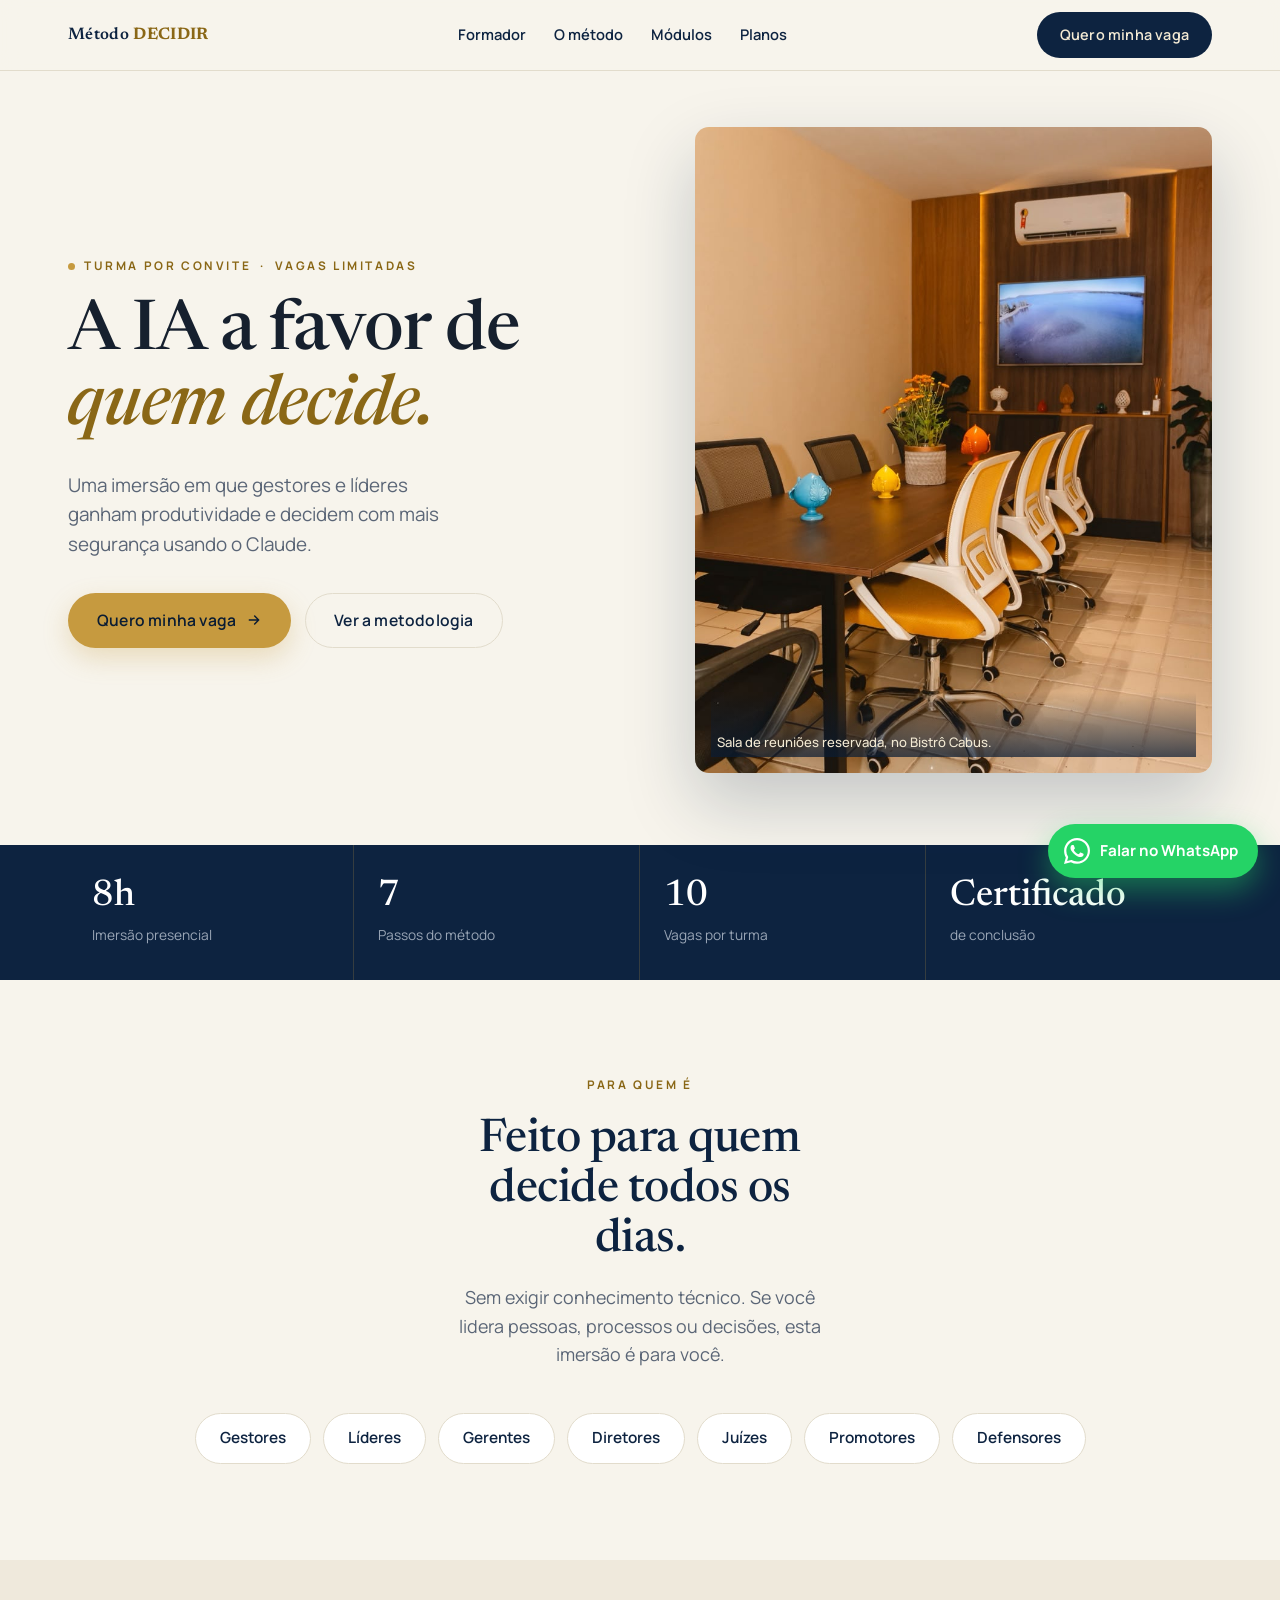
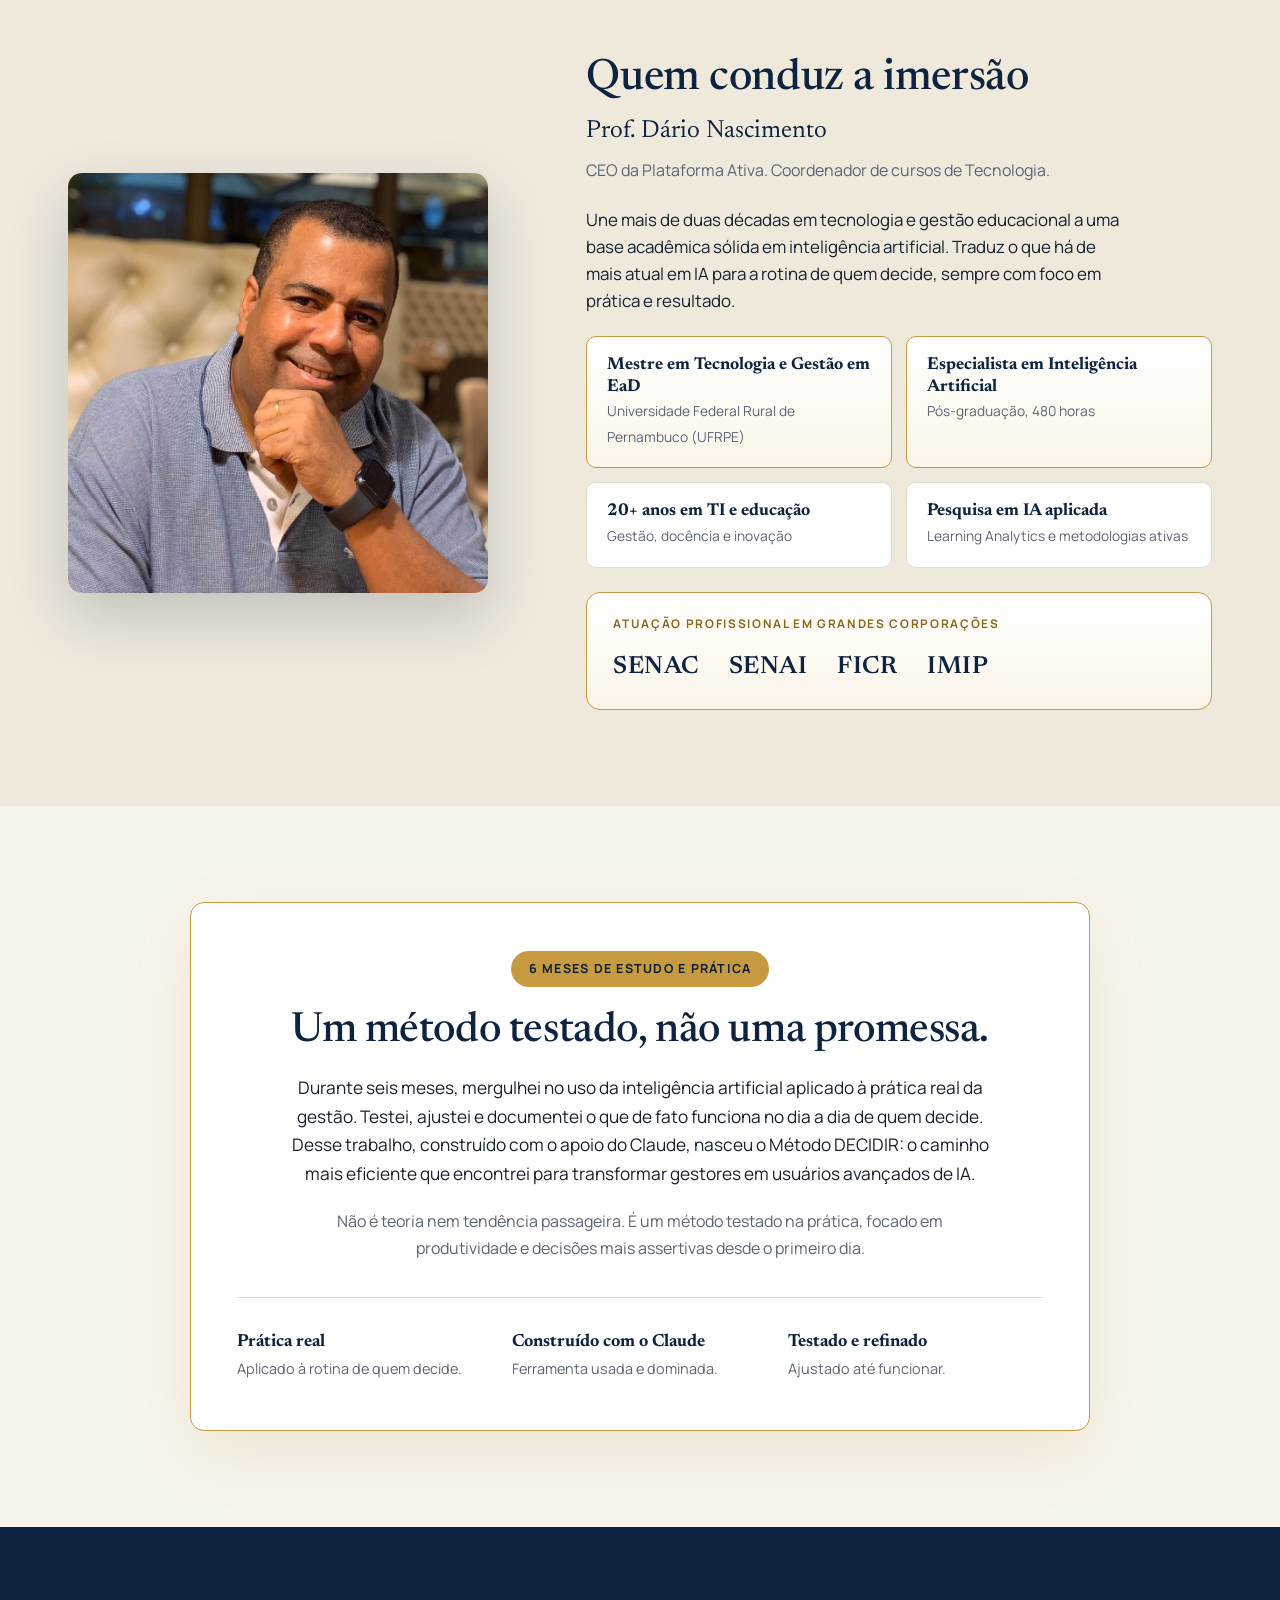
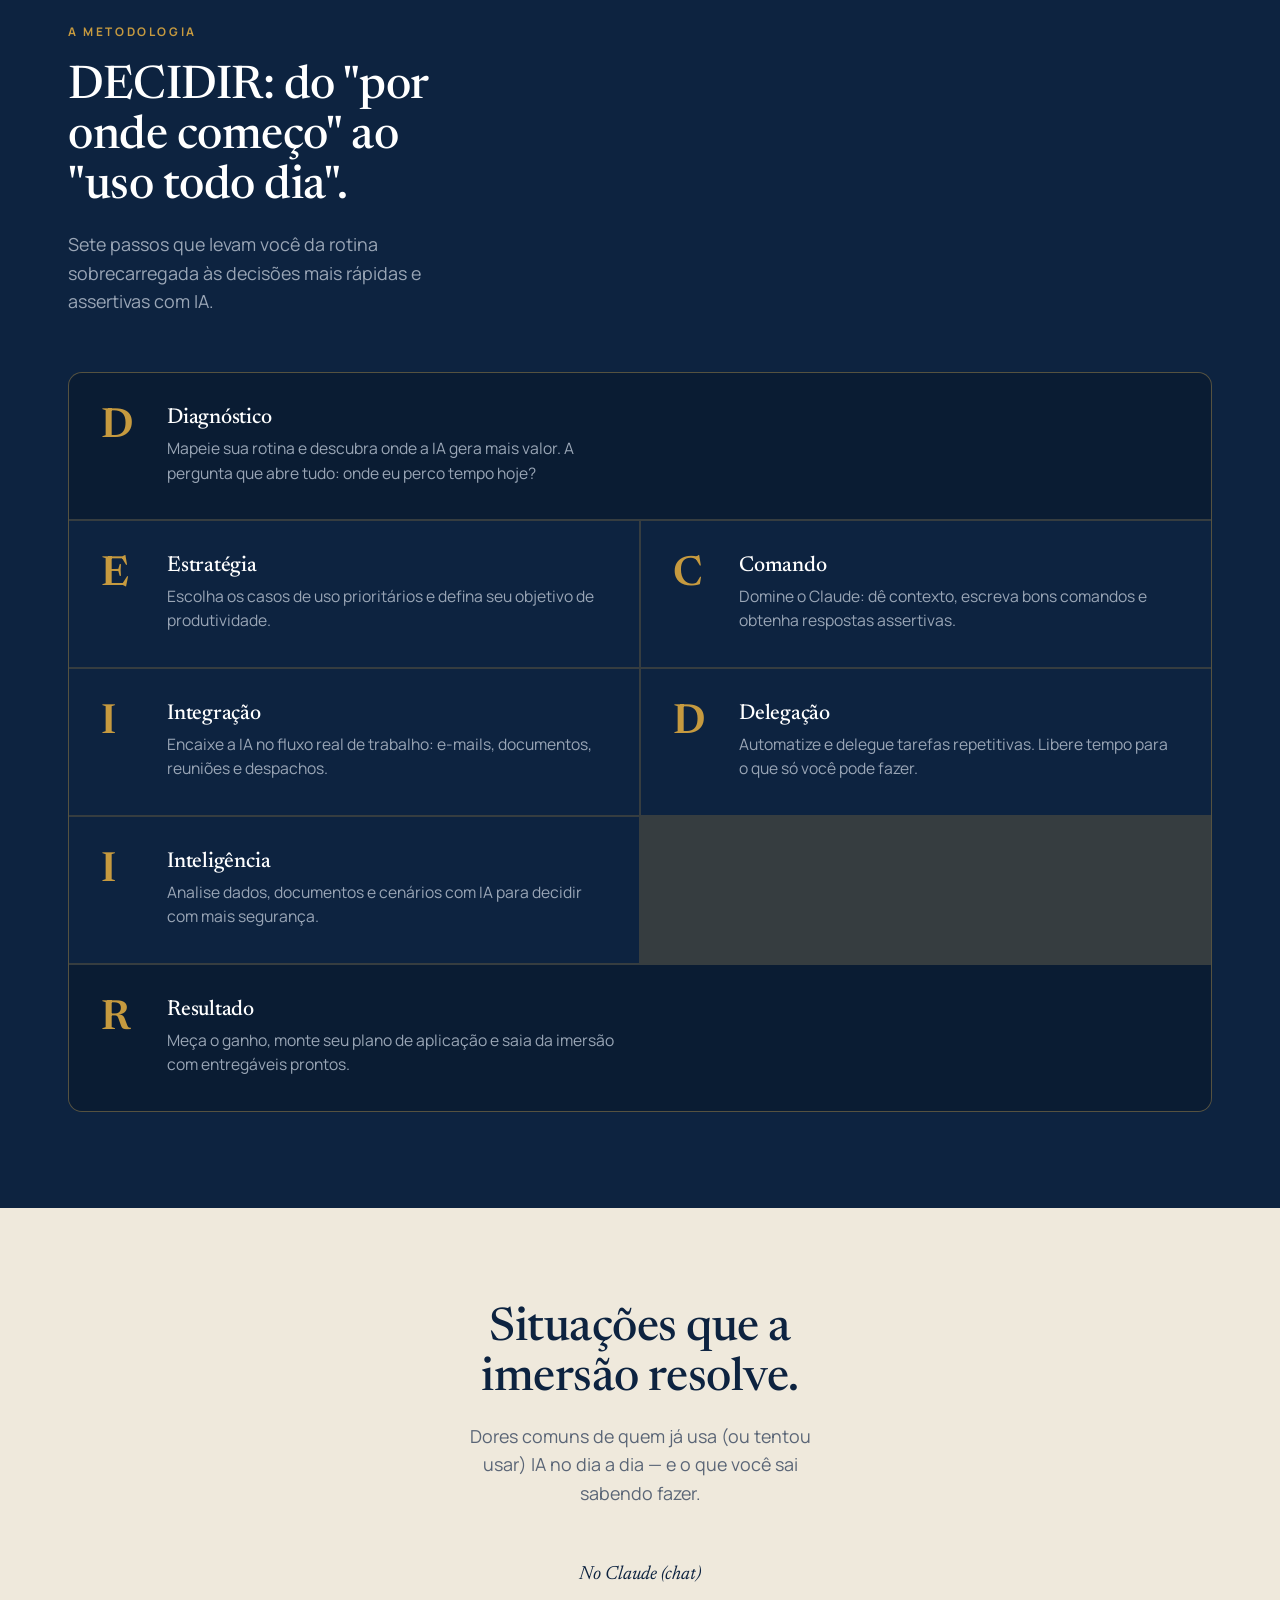
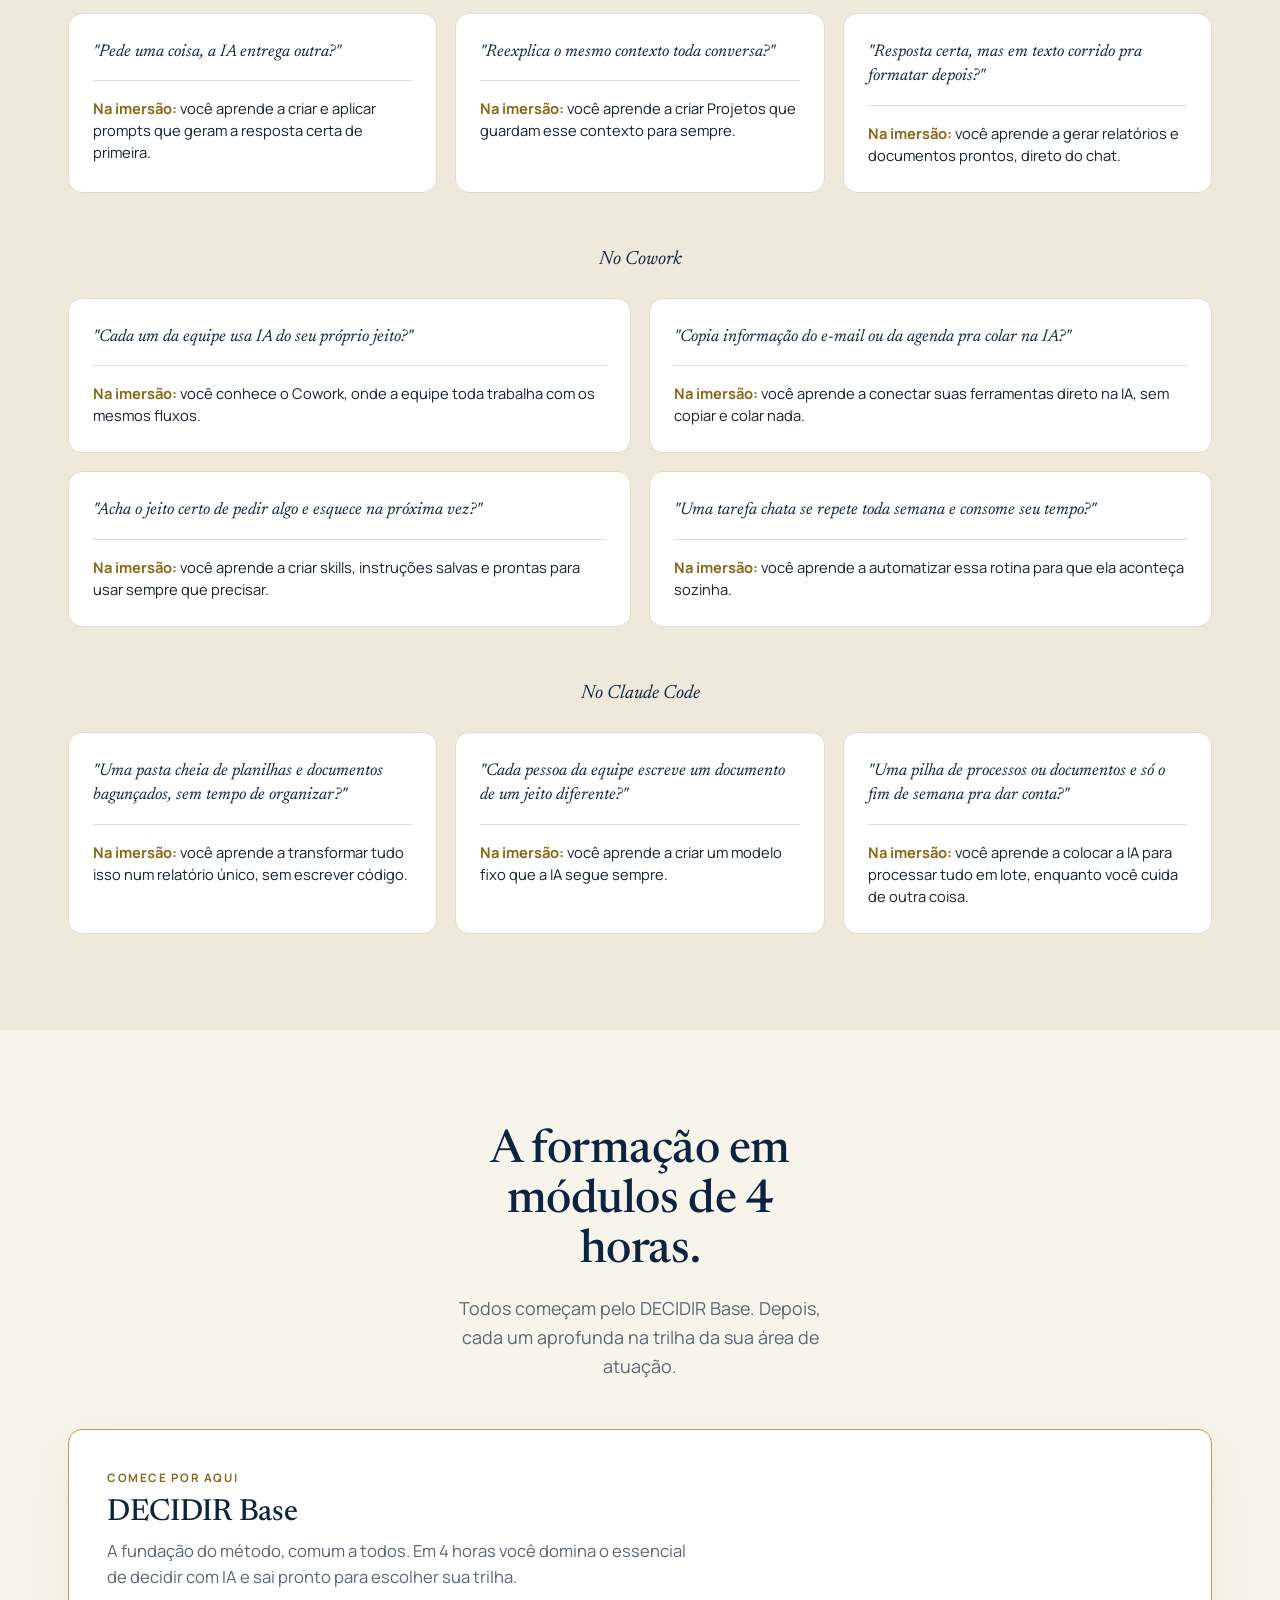
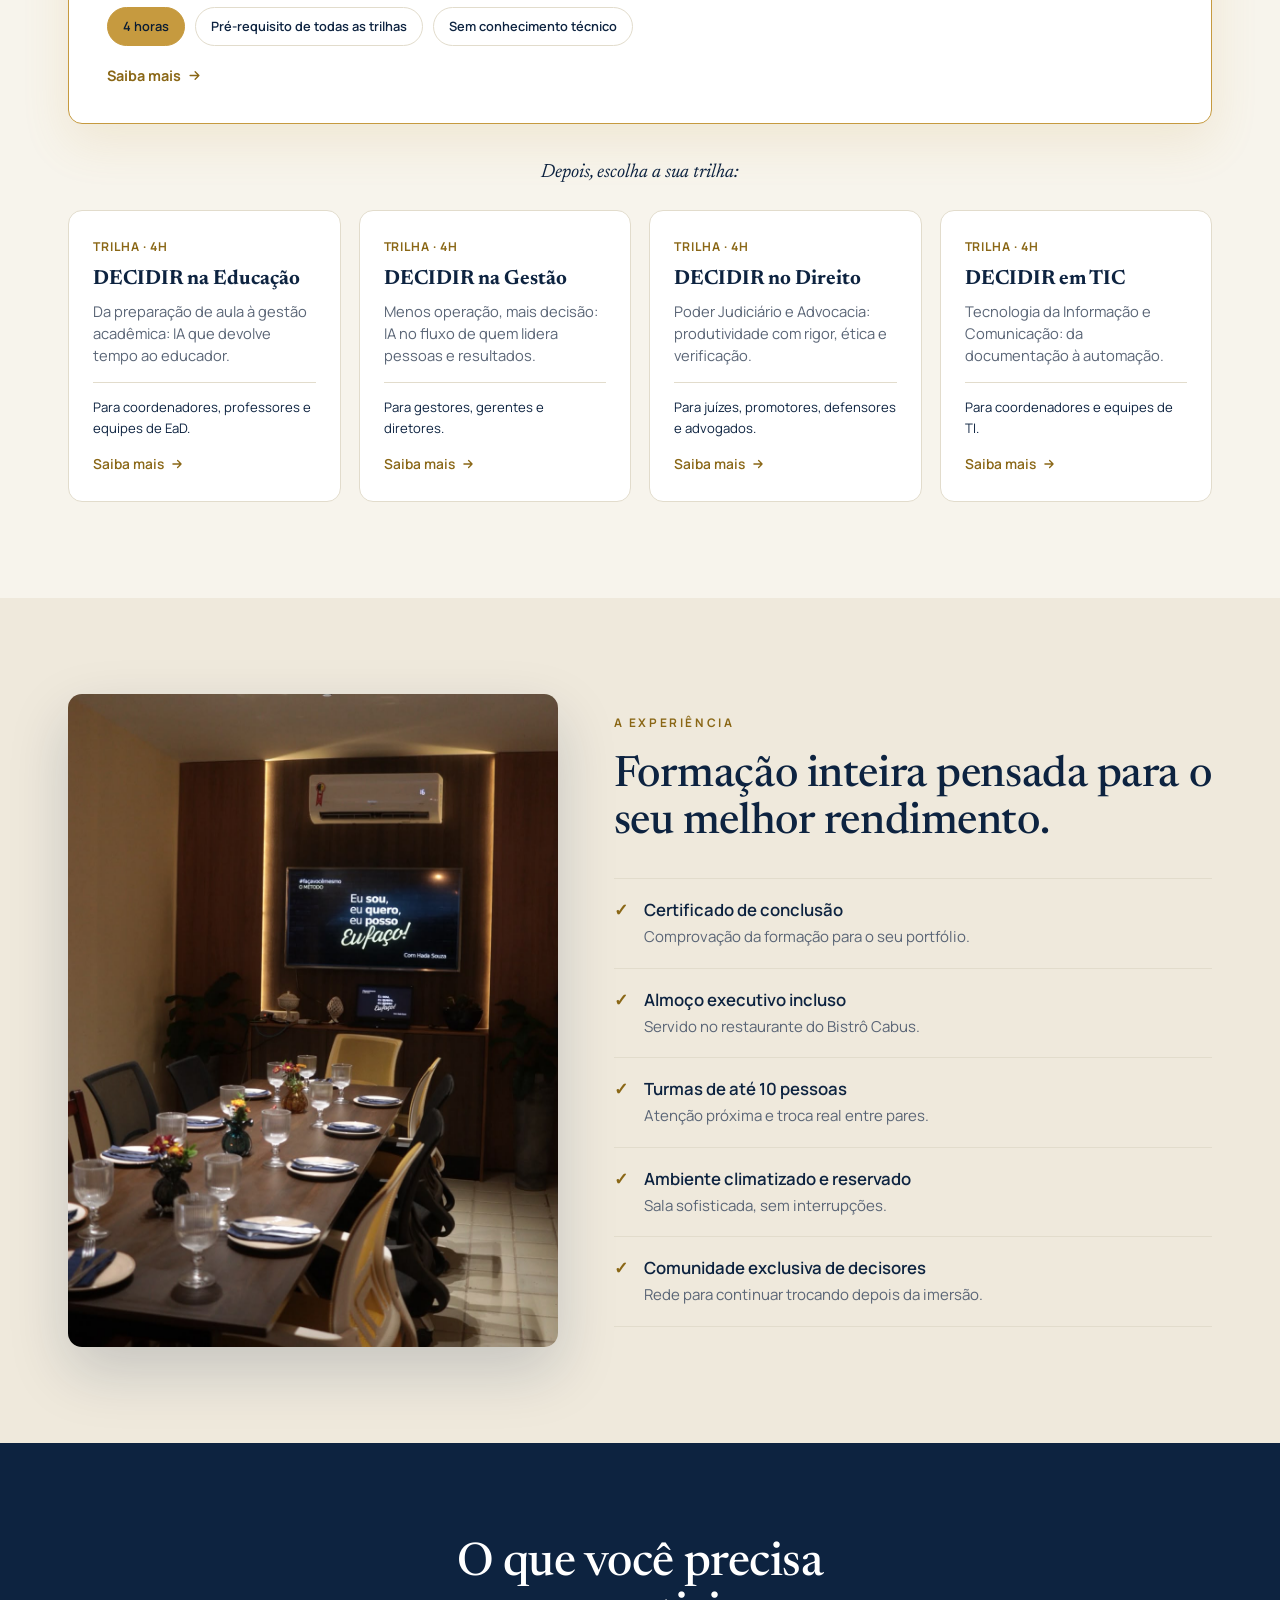
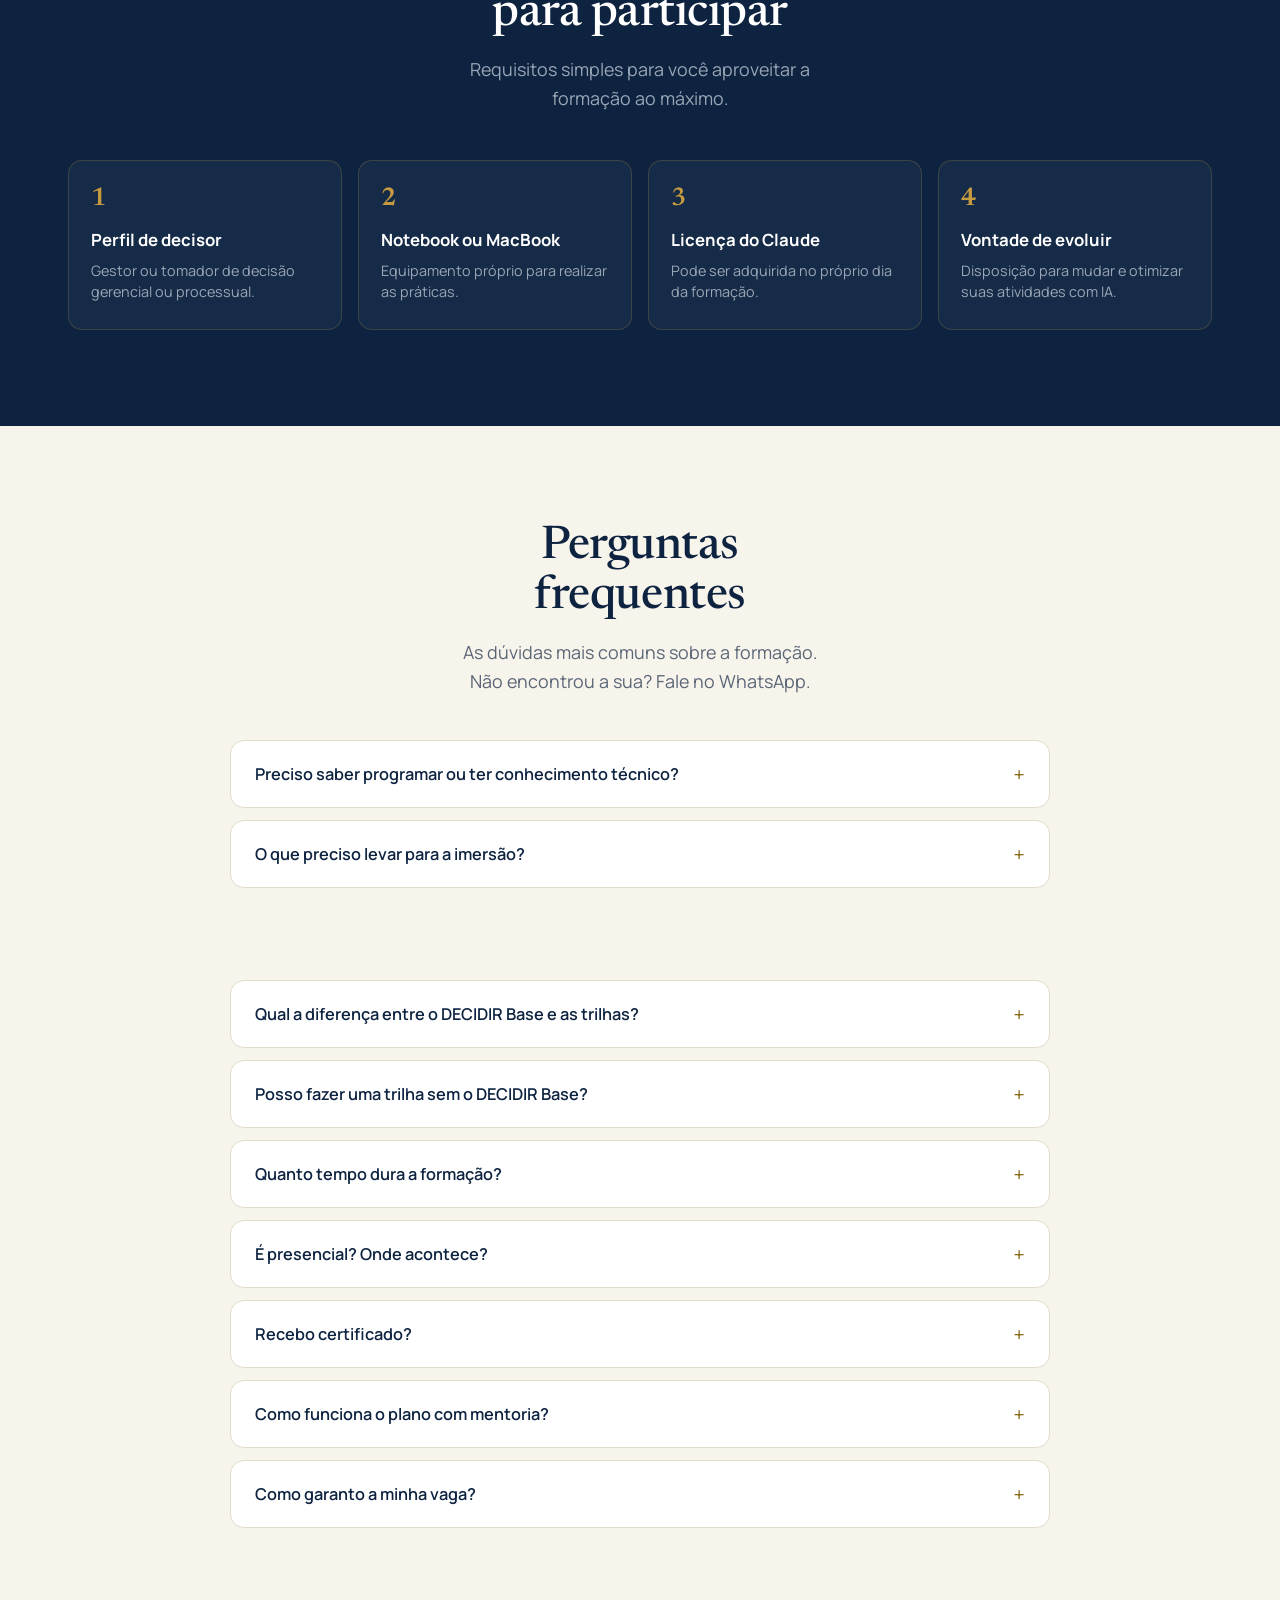
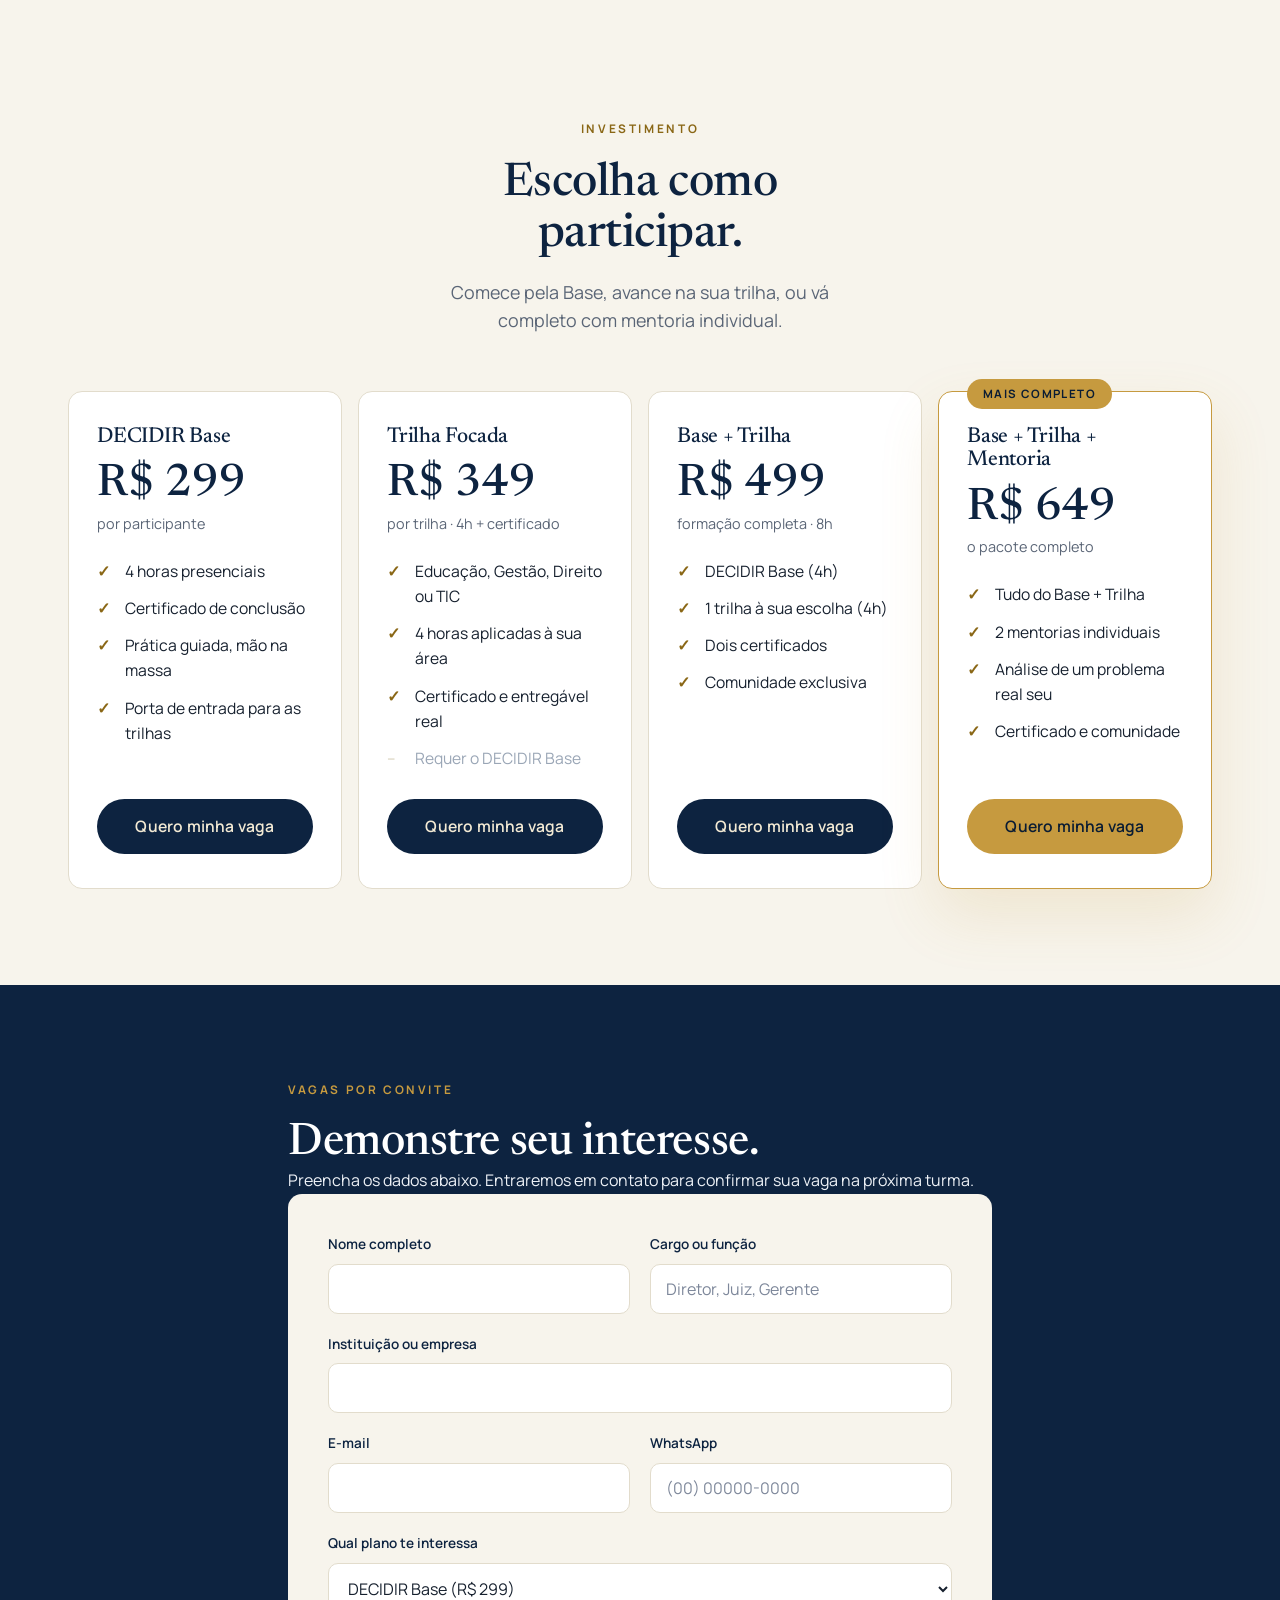
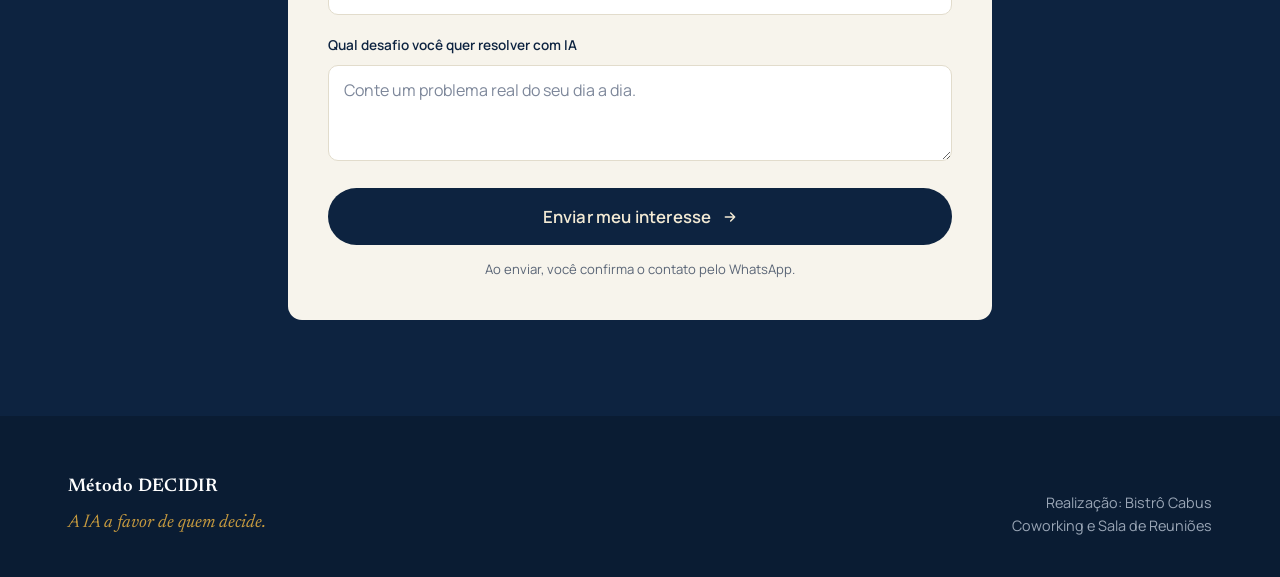
==== commit ec6155a1: "FAQ (10 perguntas) antes dos planos; remove Reconhece isso; cache-bust do CSS Co-Authored-By: Claude" ====
--- a/index.html
+++ b/index.html
@@ -8,7 +8,7 @@
 <link rel="preconnect" href="https://fonts.googleapis.com">
 <link rel="preconnect" href="https://fonts.gstatic.com" crossorigin>
 <link href="https://fonts.googleapis.com/css2?family=Newsreader:ital,opsz,wght@0,6..72,400;0,6..72,500;0,6..72,600;1,6..72,400&family=Manrope:wght@400;500;600;700&display=swap" rel="stylesheet">
-<link rel="stylesheet" href="styles.css">
+<link rel="stylesheet" href="styles.css?v=2">
 </head>
 <body>
 
@@ -150,7 +150,6 @@
 <section class="situacoes" id="situacoes">
   <div class="wrap">
     <div class="lead-head reveal">
-      <div class="eyebrow">Reconhece isso?</div>
       <h2>Situações que a imersão resolve.</h2>
       <p>Dores comuns de quem já usa (ou tentou usar) IA no dia a dia — e o que você sai sabendo fazer.</p>
     </div>
@@ -327,6 +326,28 @@
         <b>Vontade de evoluir</b>
         <p>Disposição para mudar e otimizar suas atividades com IA.</p>
       </div>
+    </div>
+  </div>
+</section>
+
+<!-- FAQ -->
+<section class="faq" id="faq">
+  <div class="wrap">
+    <div class="lead-head reveal">
+      <h2>Perguntas frequentes</h2>
+      <p>As dúvidas mais comuns sobre a formação. Não encontrou a sua? Fale no WhatsApp.</p>
+    </div>
+    <div class="faq-list">
+      <details class="faq-item reveal"><summary>Preciso saber programar ou ter conhecimento técnico?</summary><div class="faq-a">Não. A formação é feita para quem decide, sem exigir conhecimento técnico. Você aprende na prática, do zero.</div></details>
+      <details class="faq-item reveal"><summary>O que preciso levar para a imersão?</summary><div class="faq-a">Seu notebook ou MacBook para realizar as práticas. O ambiente, o material de apoio e o certificado ficam por nossa conta.</div></details>
+      <details class="faq-item reveal"><summary>Preciso ter uma licença do Claude?</summary><div class="faq-a">Sim. Se você ainda não tiver, ela pode ser adquirida no próprio dia da formação.</div></details>
+      <details class="faq-item reveal"><summary>Qual a diferença entre o DECIDIR Base e as trilhas?</summary><div class="faq-a">O DECIDIR Base é a fundação do método e pré-requisito de todos. As trilhas aprofundam na sua área: Educação, Gestão, Direito ou TIC.</div></details>
+      <details class="faq-item reveal"><summary>Posso fazer uma trilha sem o DECIDIR Base?</summary><div class="faq-a">Não. O Base é pré-requisito das trilhas, porque nivela todos os participantes no essencial antes de aprofundar.</div></details>
+      <details class="faq-item reveal"><summary>Quanto tempo dura a formação?</summary><div class="faq-a">Cada módulo tem 4 horas. O DECIDIR Base mais uma trilha formam a formação completa de 8 horas (um dia).</div></details>
+      <details class="faq-item reveal"><summary>É presencial? Onde acontece?</summary><div class="faq-a">Sim, é presencial, no Bistrô Cabus, em Recife, com turmas reduzidas de até 10 pessoas.</div></details>
+      <details class="faq-item reveal"><summary>Recebo certificado?</summary><div class="faq-a">Sim, você recebe certificado de conclusão por módulo realizado.</div></details>
+      <details class="faq-item reveal"><summary>Como funciona o plano com mentoria?</summary><div class="faq-a">Além da formação (Base mais trilha), você tem 2 mentorias individuais para analisar e resolver um problema real seu com IA.</div></details>
+      <details class="faq-item reveal"><summary>Como garanto a minha vaga?</summary><div class="faq-a">Preencha o "Demonstre seu interesse" aqui no site ou fale pelo WhatsApp. As primeiras turmas são por convite e com vagas limitadas.</div></details>
     </div>
   </div>
 </section>
--- a/styles.css
+++ b/styles.css
@@ -190,6 +190,18 @@
   .mod .m-more{display:inline-flex;align-items:center;gap:6px;margin-top:14px;font-size:.86rem;font-weight:600;color:var(--gold-ink);text-decoration:none;transition:gap .15s ease}
   .mod .m-more:hover{gap:10px}
   .mod .m-more svg{width:14px;height:14px;flex:none}
+
+  /* ---- faq ---- */
+  .faq{background:var(--ivory)}
+  .faq .lead-head{margin:0 auto;text-align:center}
+  .faq .lead-head p{margin:16px auto 0}
+  .faq-list{max-width:820px;margin:44px auto 0;display:flex;flex-direction:column;gap:12px}
+  .faq-item{background:#fff;border:1px solid var(--line);border-radius:var(--r-card);overflow:hidden}
+  .faq-item summary{list-style:none;cursor:pointer;padding:20px 24px;font-weight:600;color:var(--navy);font-size:1.02rem;display:flex;justify-content:space-between;align-items:center;gap:16px}
+  .faq-item summary::-webkit-details-marker{display:none}
+  .faq-item summary::after{content:"+";font-family:"Newsreader",serif;font-size:1.5rem;color:var(--gold-ink);line-height:1;flex:none}
+  .faq-item[open] summary::after{content:"\2212"}
+  .faq-item .faq-a{padding:0 24px 20px;color:var(--muted);line-height:1.6;font-size:.98rem;max-width:72ch}
   @media(max-width:900px){.mod-grid{grid-template-columns:1fr 1fr}}
   @media(max-width:560px){.mod-grid{grid-template-columns:1fr}}
 
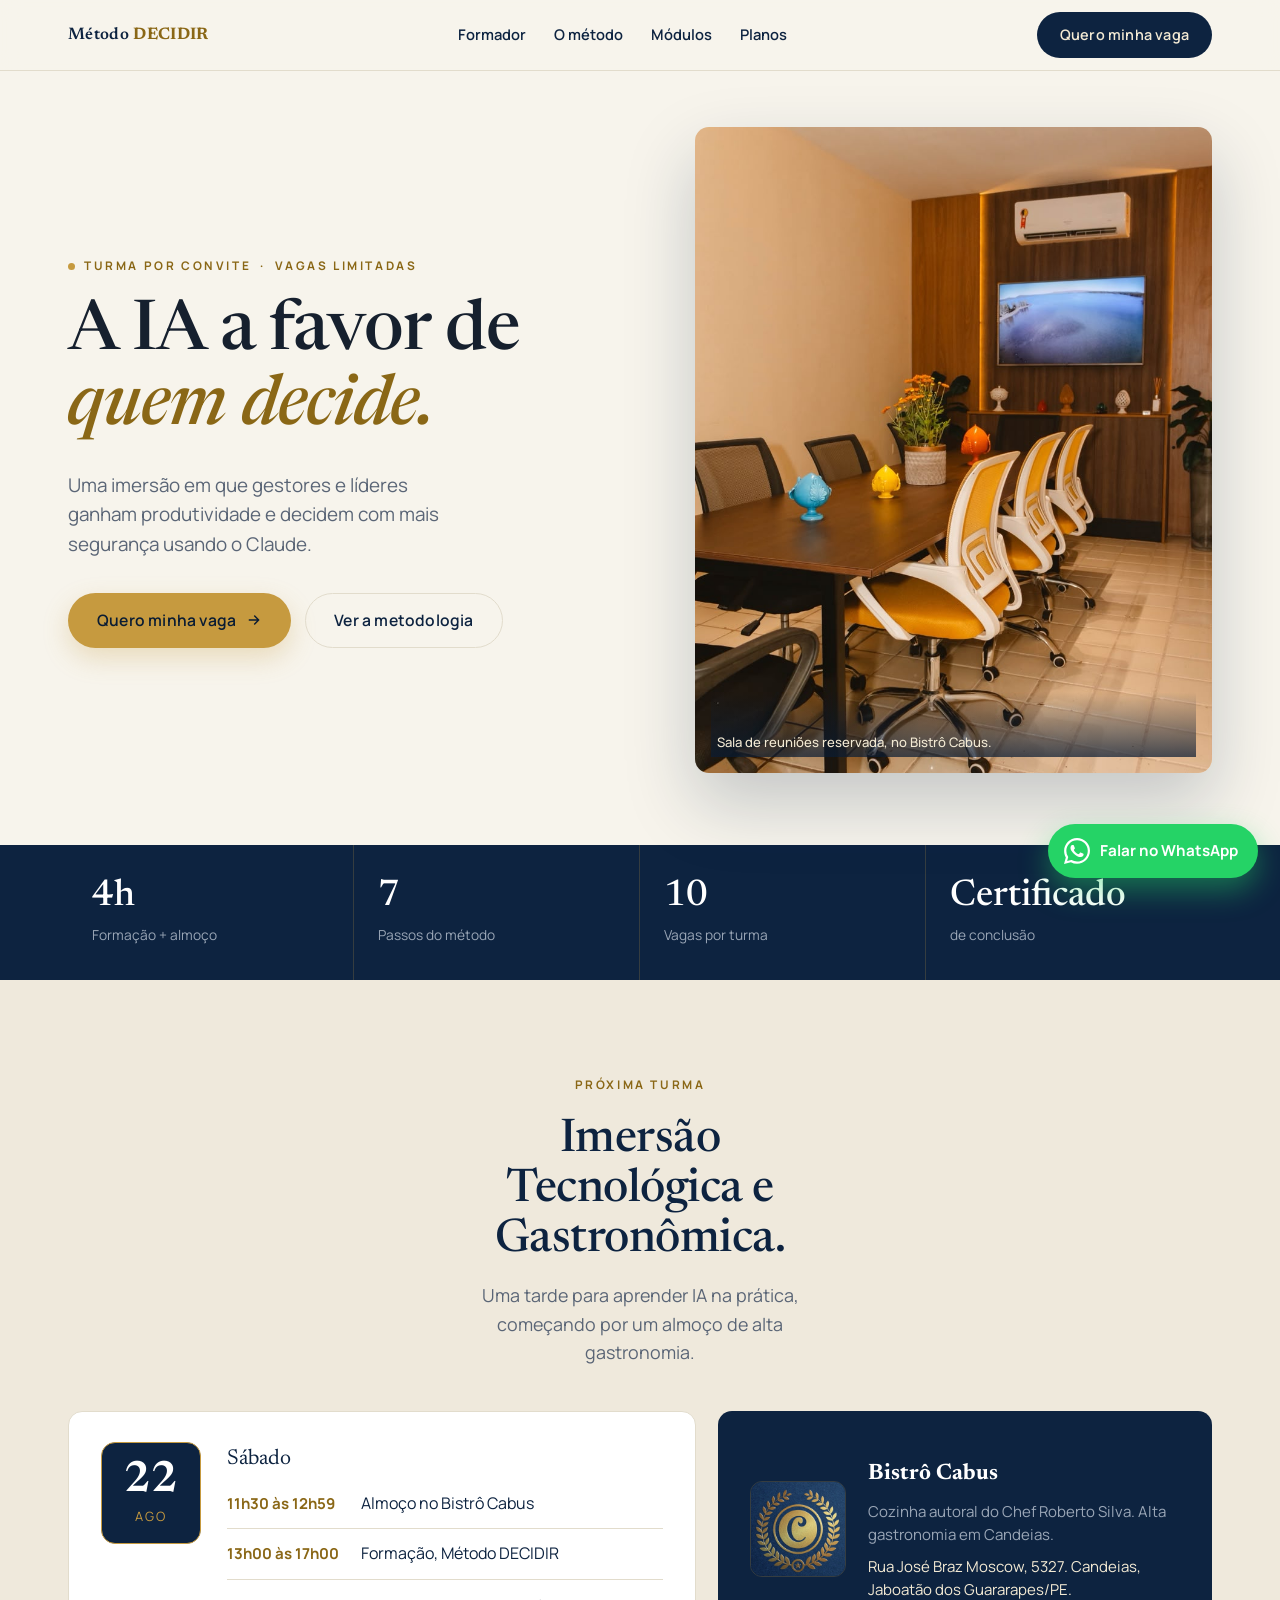
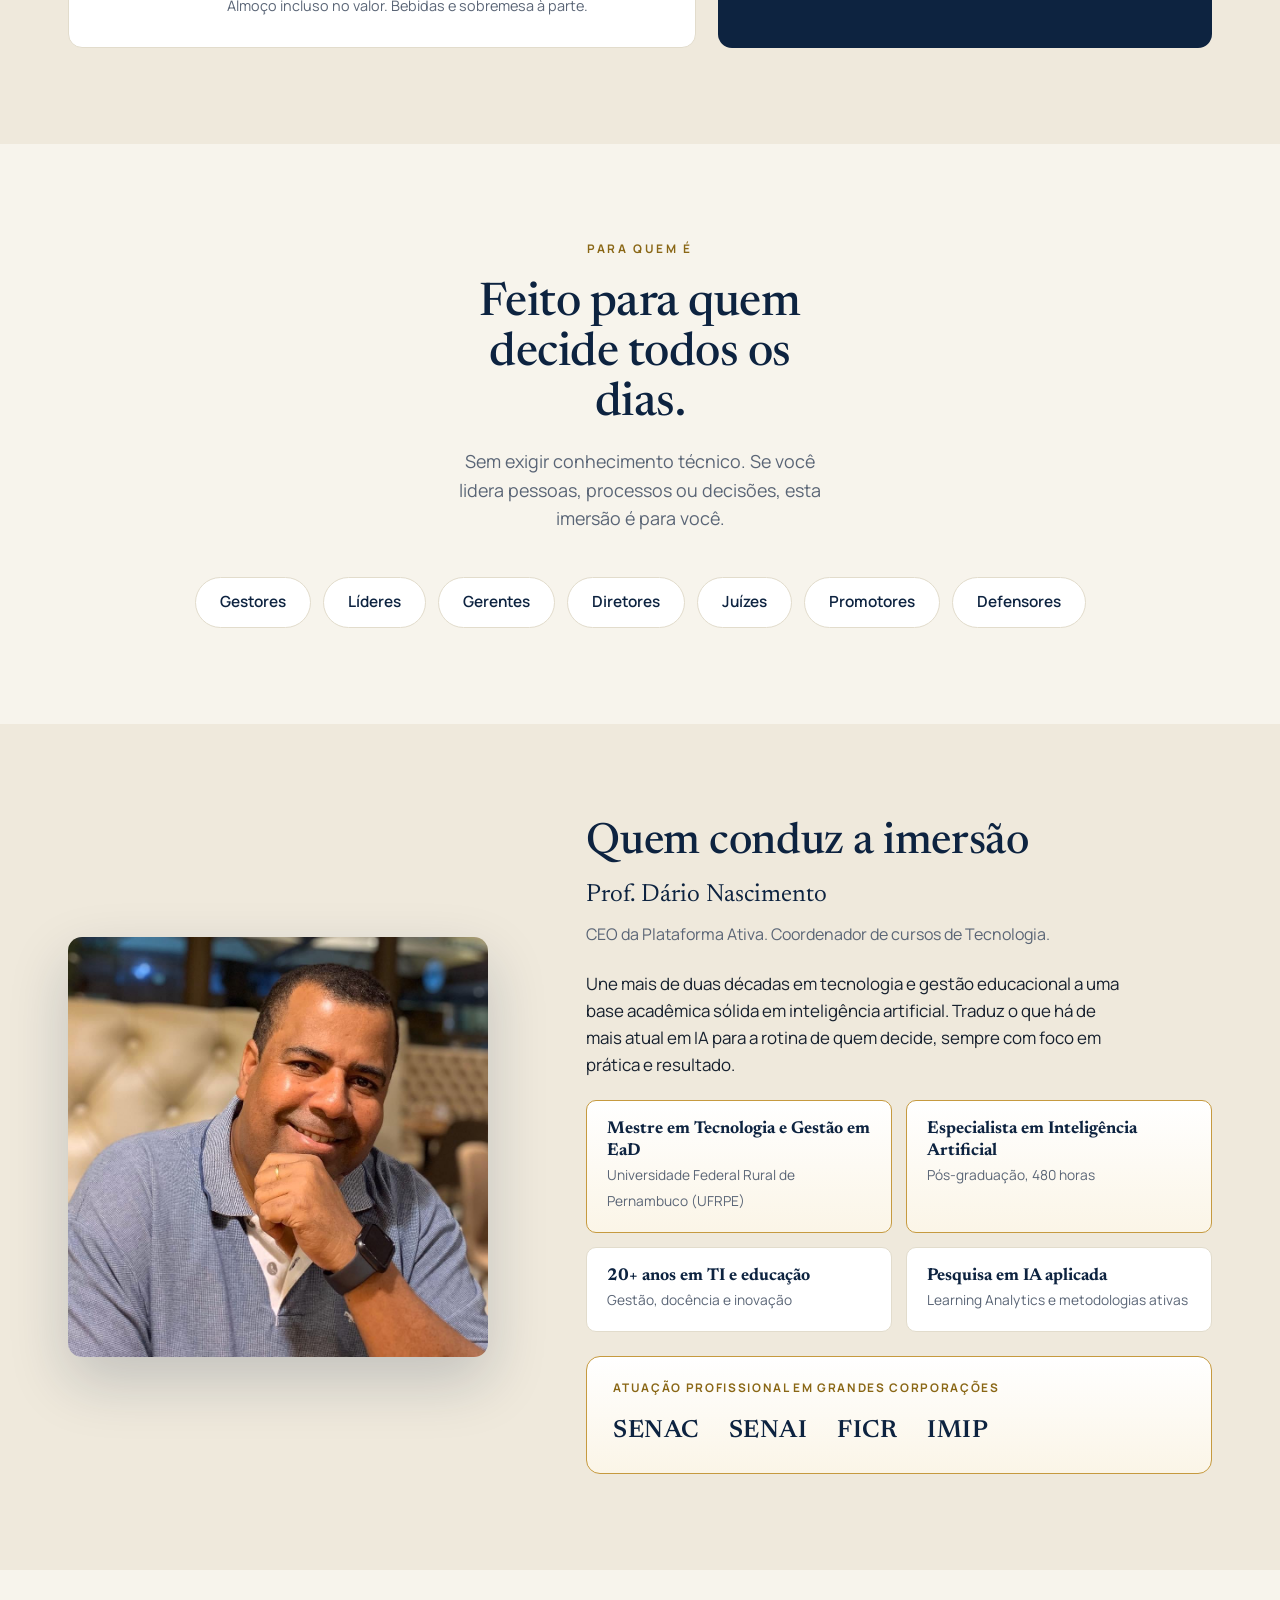
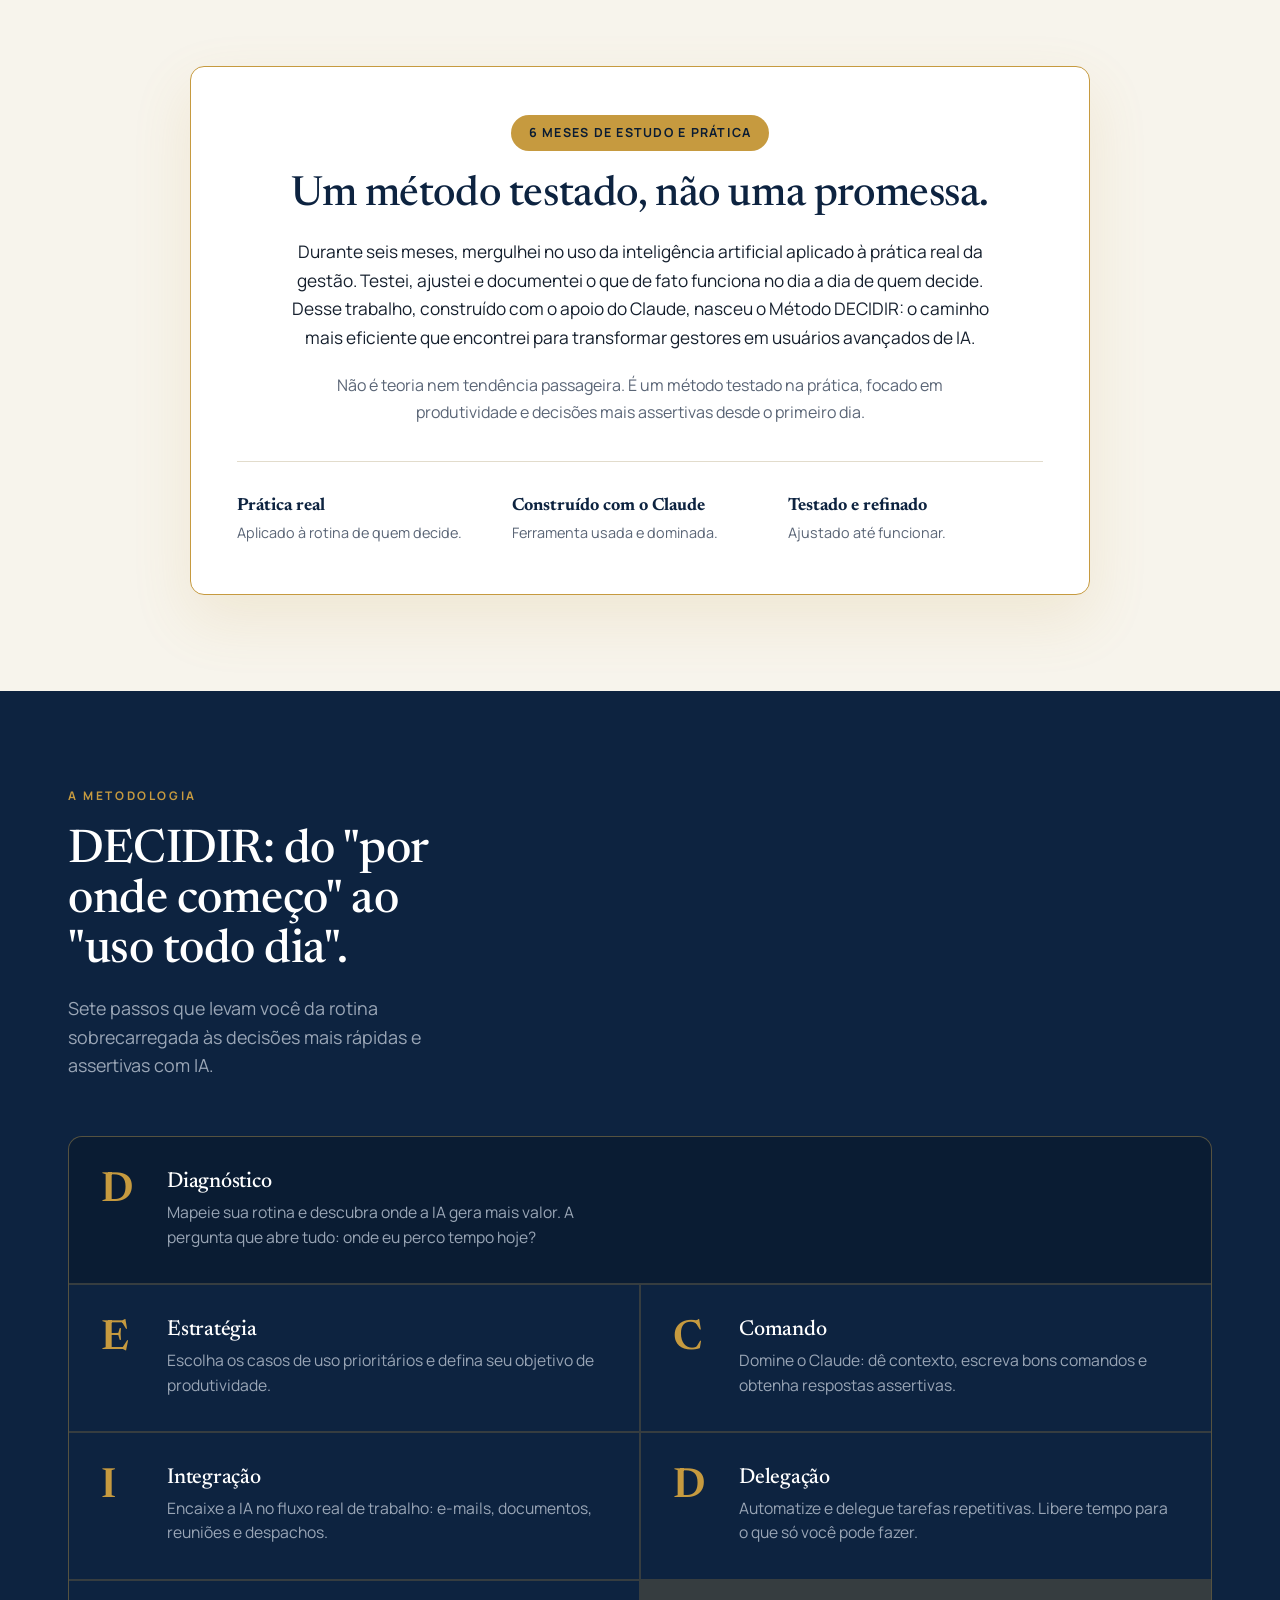
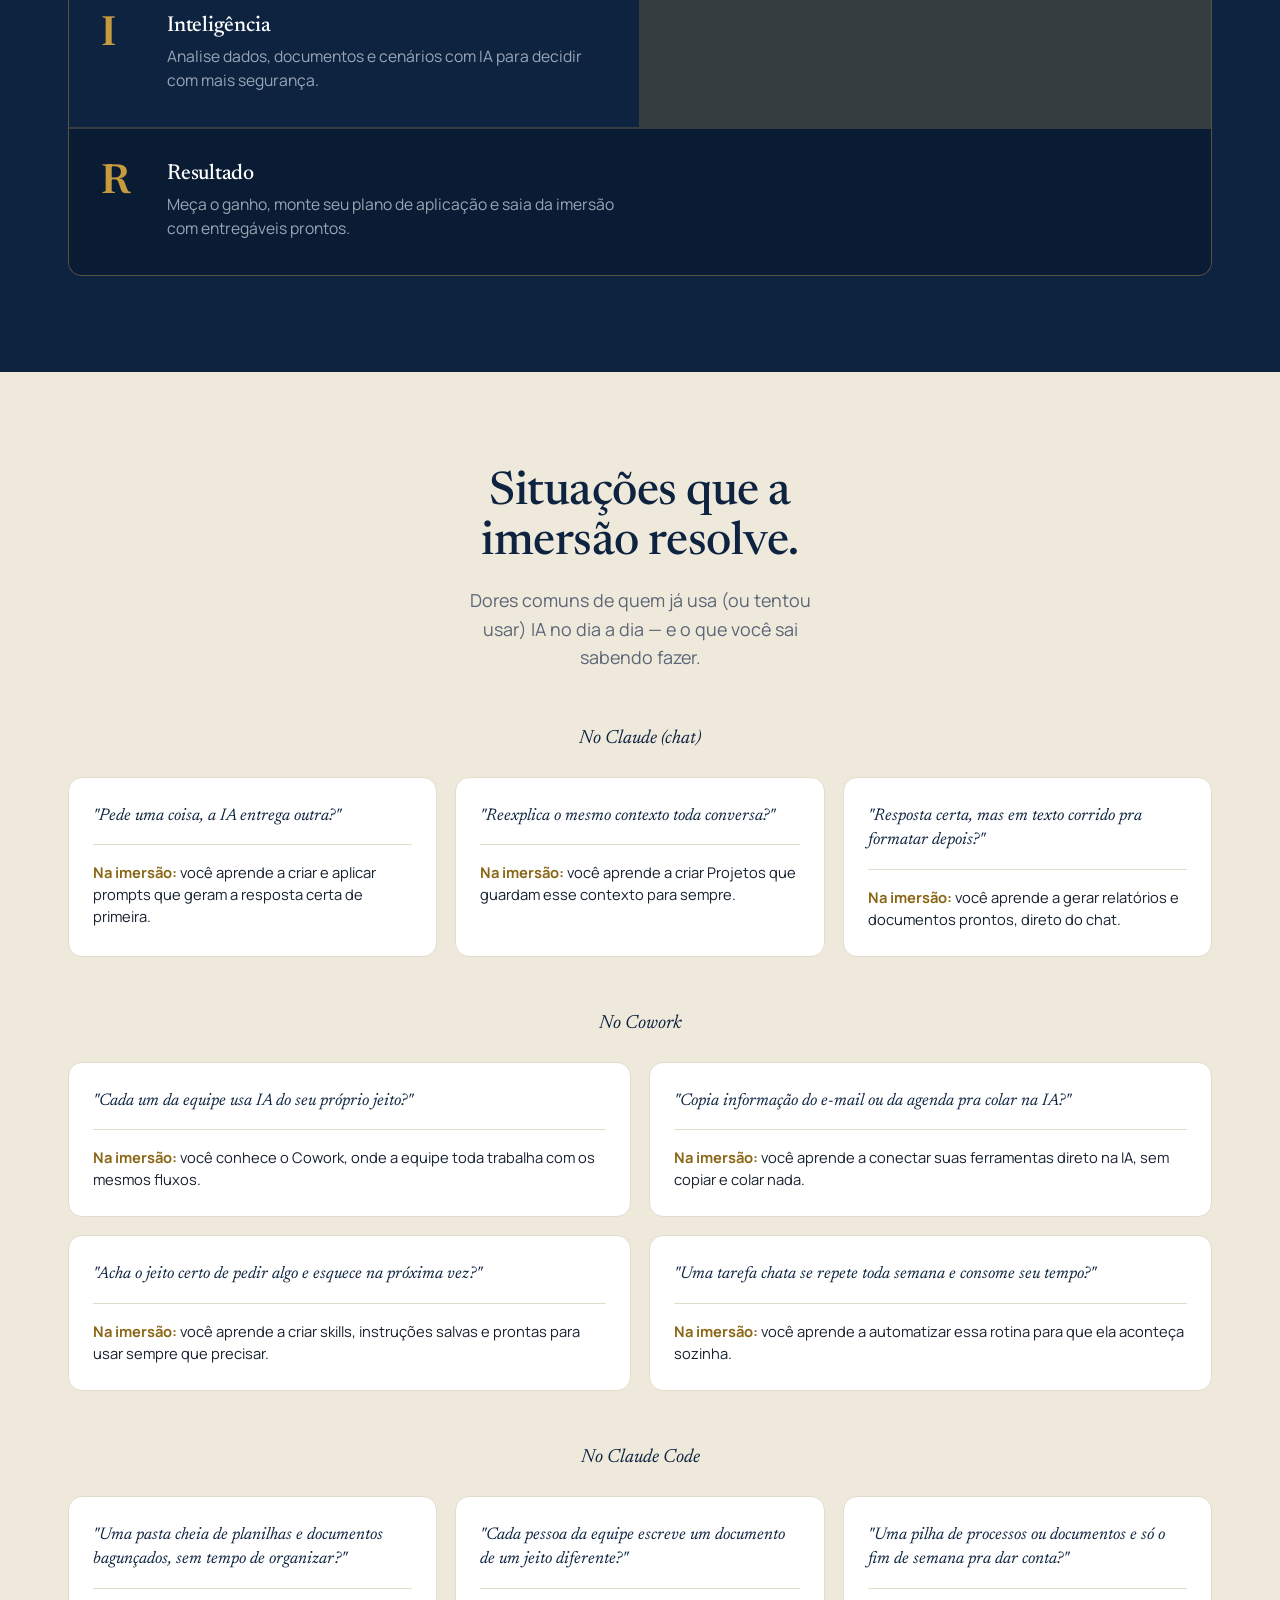
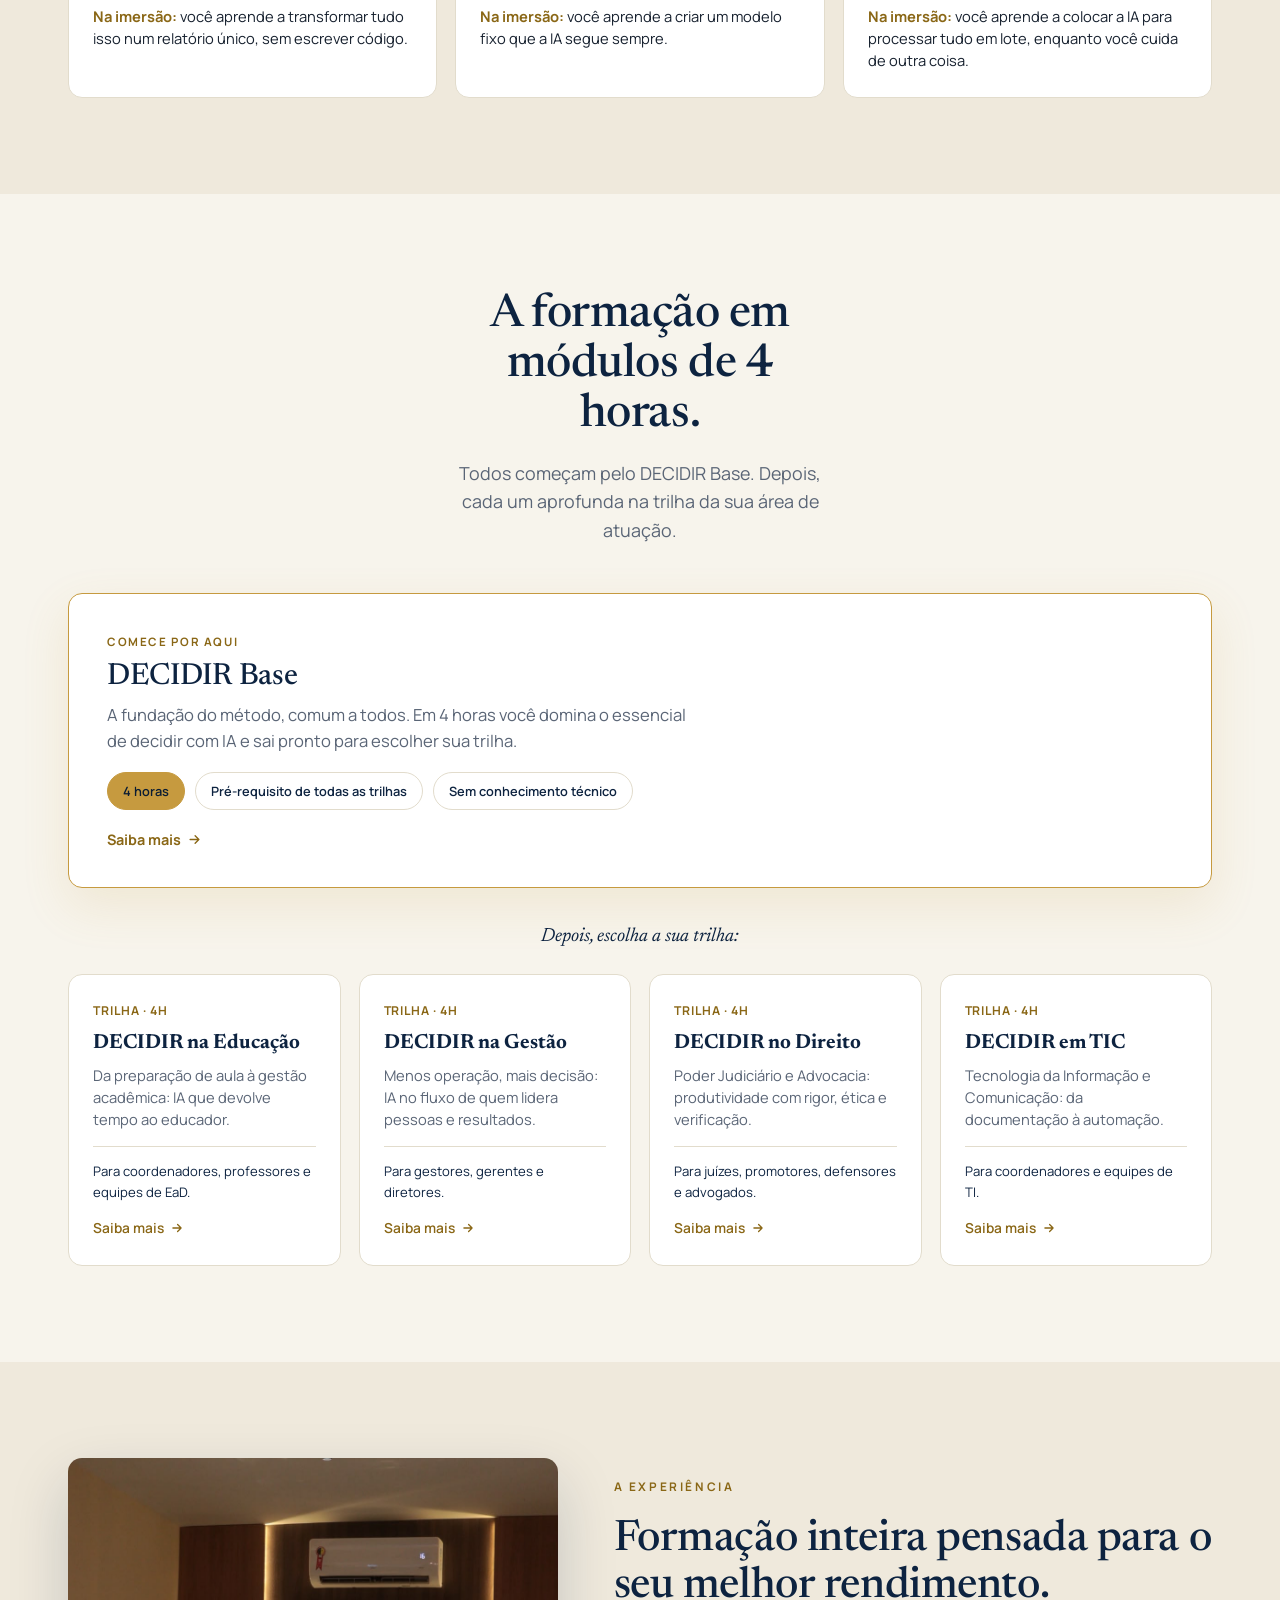
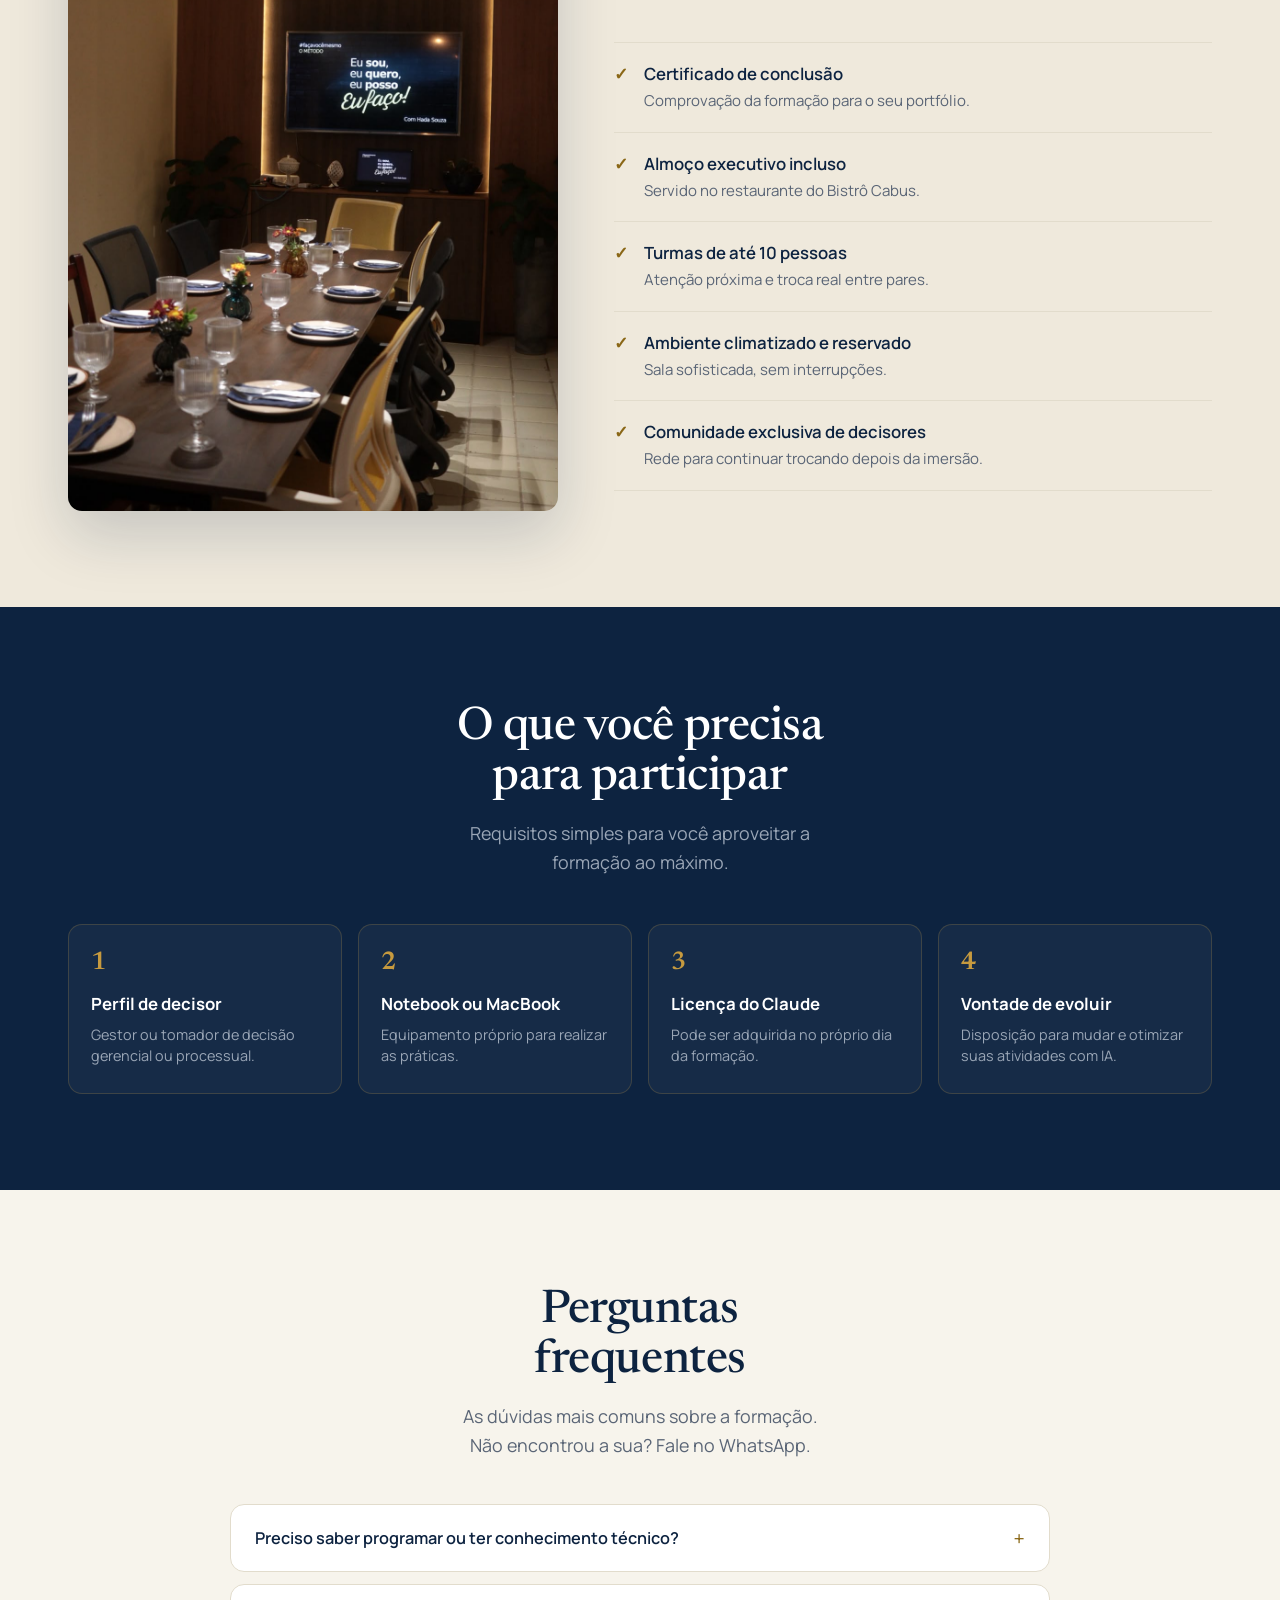
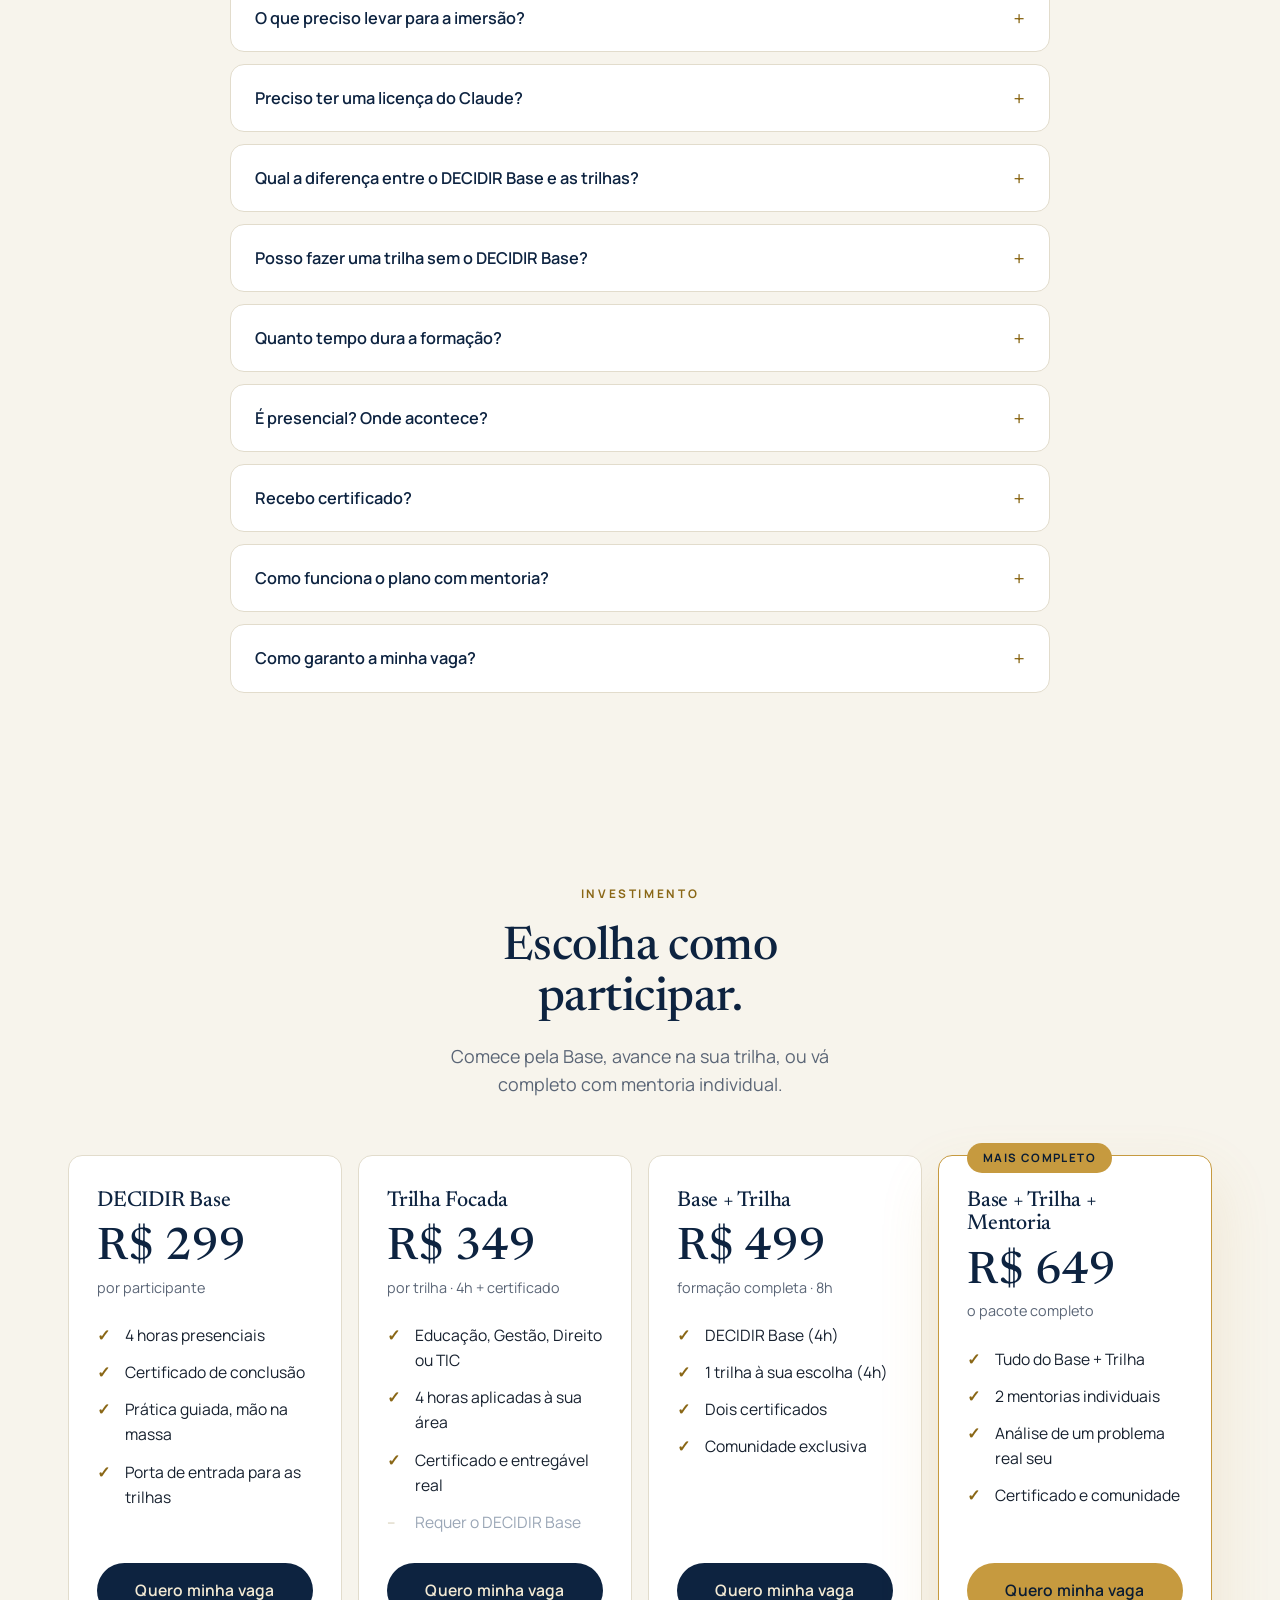
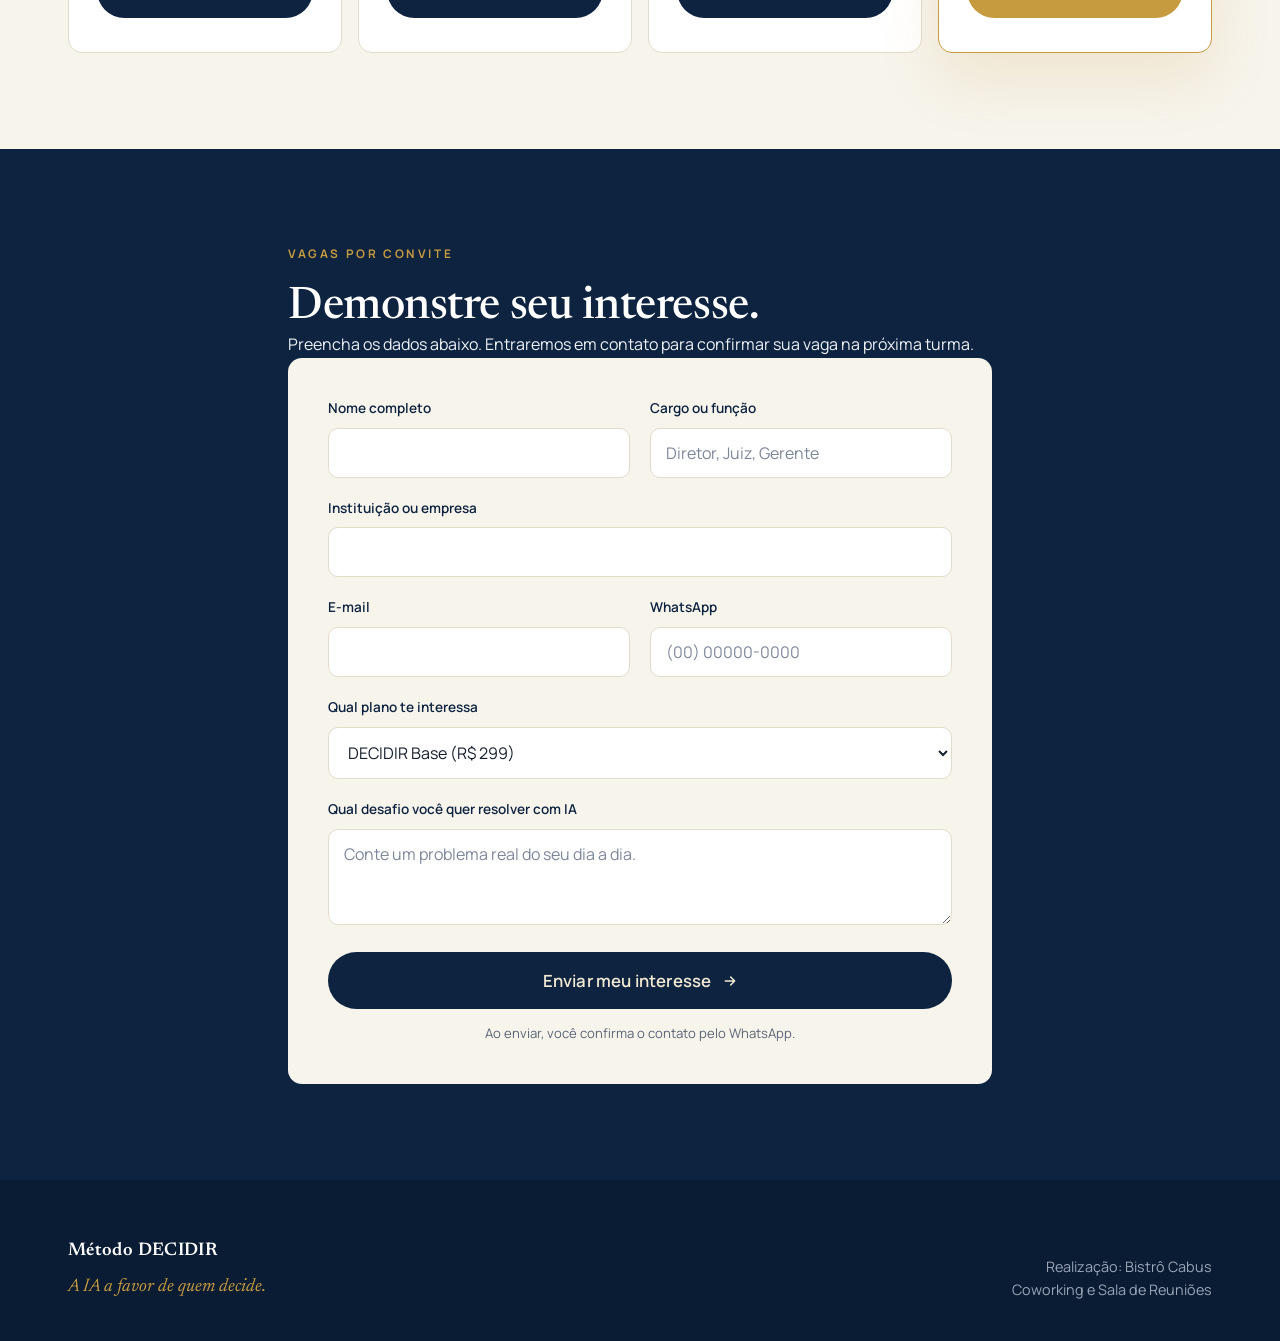
==== commit 8244ac46: "Secao Data e Horario (22/08, edicao 4h) + logo Bistro Cabus; stat topo 8h->4h; cache-bust v3 Co-Auth" ====
--- a/index.html
+++ b/index.html
@@ -4,11 +4,11 @@
 <meta charset="UTF-8">
 <meta name="viewport" content="width=device-width, initial-scale=1.0">
 <title>Método DECIDIR — A IA a favor de quem decide</title>
-<meta name="description" content="Imersão presencial de 8 horas em produtividade e assertividade com IA, para gestores, líderes e operadores do Direito. Turma por convite.">
+<meta name="description" content="Imersão presencial em produtividade e assertividade com IA, para gestores, líderes e operadores do Direito. Turma por convite.">
 <link rel="preconnect" href="https://fonts.googleapis.com">
 <link rel="preconnect" href="https://fonts.gstatic.com" crossorigin>
 <link href="https://fonts.googleapis.com/css2?family=Newsreader:ital,opsz,wght@0,6..72,400;0,6..72,500;0,6..72,600;1,6..72,400&family=Manrope:wght@400;500;600;700&display=swap" rel="stylesheet">
-<link rel="stylesheet" href="styles.css?v=2">
+<link rel="stylesheet" href="styles.css?v=3">
 </head>
 <body>
 
@@ -51,10 +51,45 @@
 <section class="stats" style="padding:0">
   <div class="wrap">
     <div class="stats-grid">
-      <div class="stat reveal"><div class="n">8h</div><div class="l">Imersão presencial</div></div>
+      <div class="stat reveal"><div class="n">4h</div><div class="l">Formação + almoço</div></div>
       <div class="stat reveal"><div class="n">7</div><div class="l">Passos do método</div></div>
       <div class="stat reveal"><div class="n">10</div><div class="l">Vagas por turma</div></div>
       <div class="stat reveal"><div class="n">Certificado</div><div class="l">de conclusão</div></div>
+    </div>
+  </div>
+</section>
+
+<!-- AGENDA / DATA -->
+<section class="agenda" id="data">
+  <div class="wrap">
+    <div class="lead-head reveal">
+      <div class="eyebrow">Próxima turma</div>
+      <h2>Imersão Tecnológica e Gastronômica.</h2>
+      <p>Uma tarde para aprender IA na prática, começando por um almoço de alta gastronomia.</p>
+    </div>
+    <div class="agenda-grid">
+      <div class="agenda-when reveal">
+        <div class="agenda-date">
+          <span class="d-day">22</span>
+          <span class="d-mon">ago</span>
+        </div>
+        <div class="agenda-info">
+          <div class="agenda-dow">Sábado</div>
+          <ul class="agenda-timeline">
+            <li><span class="t">11h30 às 12h59</span><span class="e">Almoço no Bistrô Cabus</span></li>
+            <li><span class="t">13h00 às 17h00</span><span class="e">Formação, Método DECIDIR</span></li>
+          </ul>
+          <p class="agenda-note">Almoço incluso no valor. Bebidas e sobremesa à parte.</p>
+        </div>
+      </div>
+      <div class="agenda-where reveal">
+        <img class="agenda-logo" loading="lazy" src="bistro-cabus-logo.jpg" alt="Bistrô Cabus">
+        <div class="agenda-local">
+          <b>Bistrô Cabus</b>
+          <span>Cozinha autoral do Chef Roberto Silva. Alta gastronomia em Candeias.</span>
+          <span class="addr">Rua José Braz Moscow, 5327. Candeias, Jaboatão dos Guararapes/PE.</span>
+        </div>
+      </div>
     </div>
   </div>
 </section>
--- a/styles.css
+++ b/styles.css
@@ -202,6 +202,30 @@
   .faq-item summary::after{content:"+";font-family:"Newsreader",serif;font-size:1.5rem;color:var(--gold-ink);line-height:1;flex:none}
   .faq-item[open] summary::after{content:"\2212"}
   .faq-item .faq-a{padding:0 24px 20px;color:var(--muted);line-height:1.6;font-size:.98rem;max-width:72ch}
+
+  /* ---- agenda / data ---- */
+  .agenda{background:var(--ivory-2)}
+  .agenda .lead-head{margin:0 auto;text-align:center}
+  .agenda .lead-head p{margin:16px auto 0}
+  .agenda-grid{display:grid;grid-template-columns:1.12fr .88fr;gap:22px;margin-top:44px}
+  .agenda-when{background:#fff;border:1px solid var(--line);border-radius:var(--r-card);padding:30px 32px;display:flex;gap:26px;align-items:flex-start}
+  .agenda-date{background:var(--navy);color:#fff;border:1.5px solid var(--gold);border-radius:14px;padding:16px 22px;text-align:center;flex:none}
+  .agenda-date .d-day{display:block;font-family:"Newsreader",serif;font-size:2.7rem;line-height:1;font-weight:600}
+  .agenda-date .d-mon{display:block;text-transform:uppercase;letter-spacing:.18em;font-size:.8rem;color:var(--gold);margin-top:4px}
+  .agenda-info{flex:1}
+  .agenda-dow{font-family:"Newsreader",serif;font-size:1.35rem;color:var(--navy);margin-bottom:14px}
+  .agenda-timeline{list-style:none;display:flex;flex-direction:column;gap:0}
+  .agenda-timeline li{display:flex;gap:16px;align-items:baseline;padding:12px 0;border-bottom:1px solid var(--line)}
+  .agenda-timeline li:first-child{padding-top:0}
+  .agenda-timeline .t{font-weight:700;color:var(--gold-ink);font-size:.94rem;min-width:118px;flex:none}
+  .agenda-timeline .e{color:var(--navy);font-size:1rem}
+  .agenda-note{margin-top:14px;color:var(--muted);font-size:.9rem}
+  .agenda-where{background:var(--navy);color:#eef2f7;border-radius:var(--r-card);padding:30px 32px;display:flex;gap:22px;align-items:center}
+  .agenda-logo{width:96px;height:96px;border-radius:12px;flex:none;border:1px solid var(--line-dark)}
+  .agenda-local b{display:block;font-family:"Newsreader",serif;font-size:1.4rem;color:#fff;margin-bottom:8px}
+  .agenda-local span{display:block;color:var(--muted-light);font-size:.94rem;line-height:1.5}
+  .agenda-local .addr{margin-top:10px;color:#f3ead4}
+  @media(max-width:820px){.agenda-grid{grid-template-columns:1fr}.agenda-when{flex-direction:column;gap:18px}.agenda-where{flex-direction:column;text-align:center;align-items:center}}
   @media(max-width:900px){.mod-grid{grid-template-columns:1fr 1fr}}
   @media(max-width:560px){.mod-grid{grid-template-columns:1fr}}
 
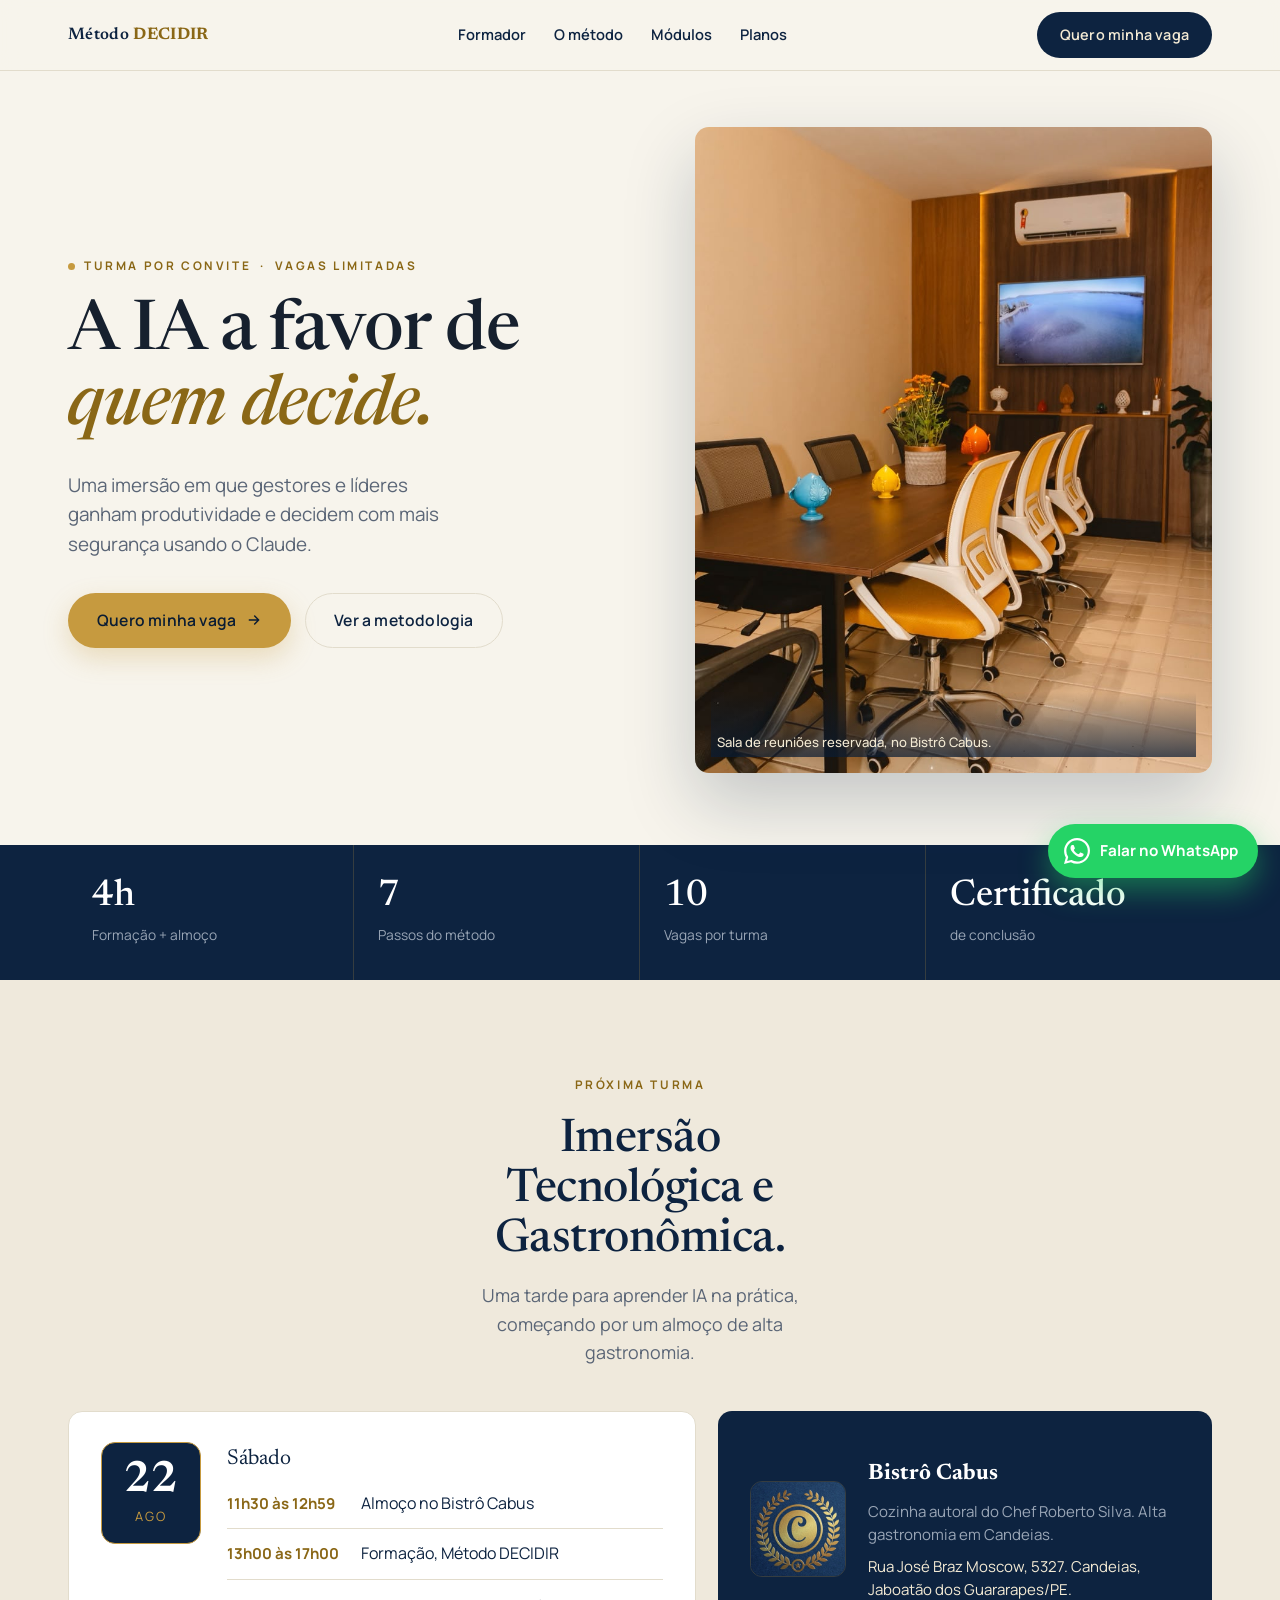
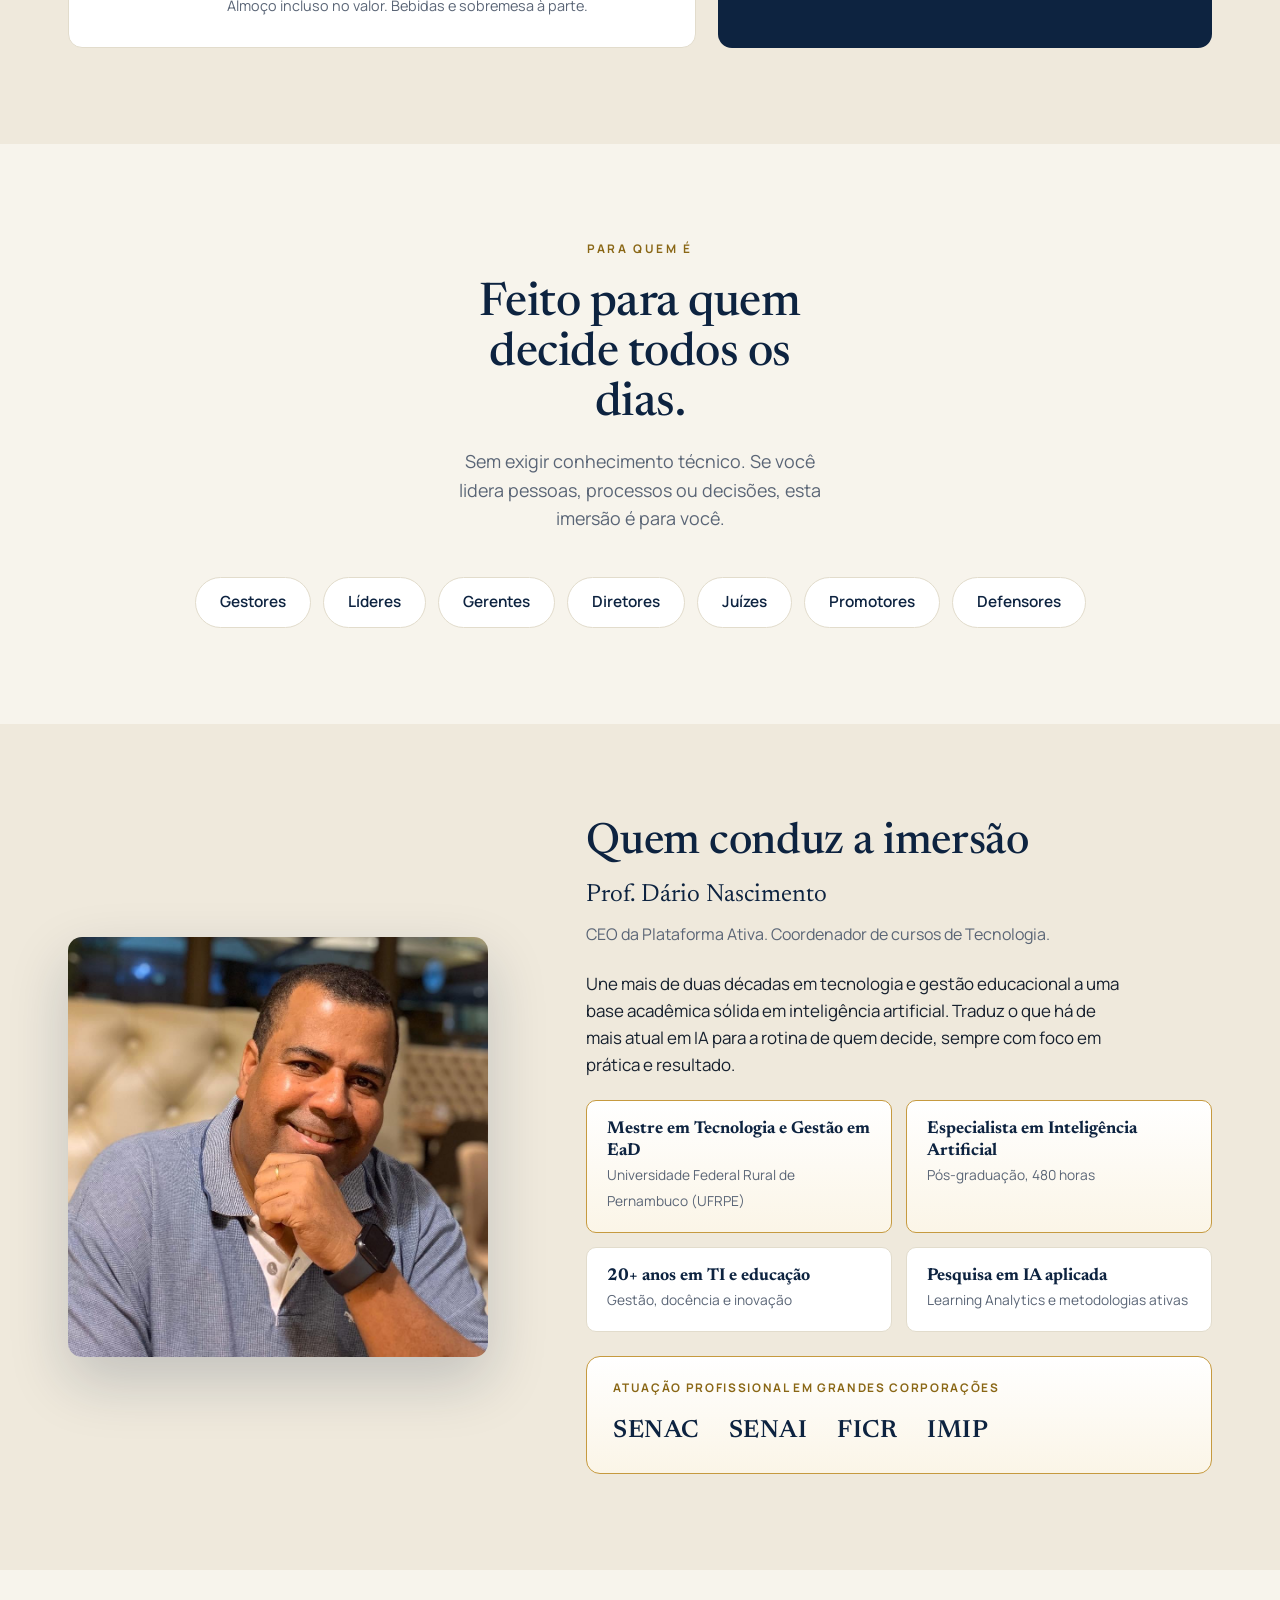
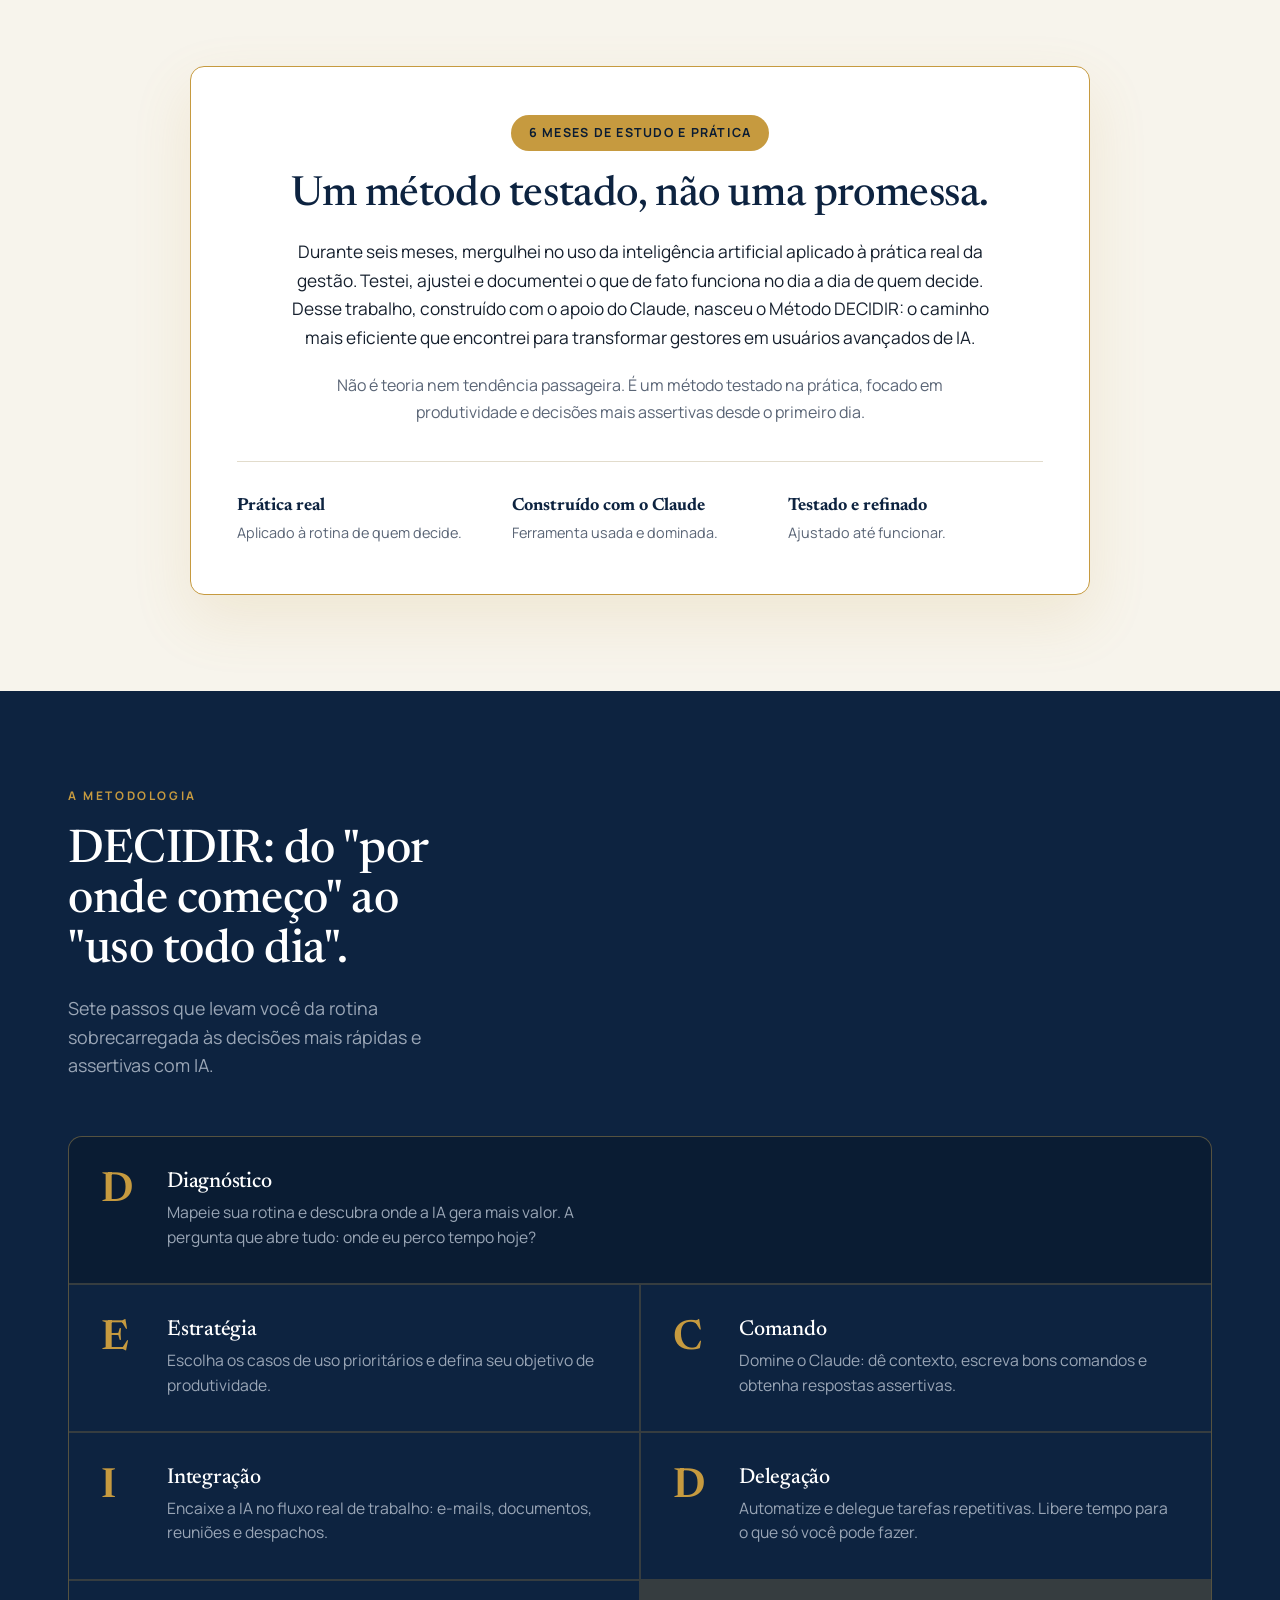
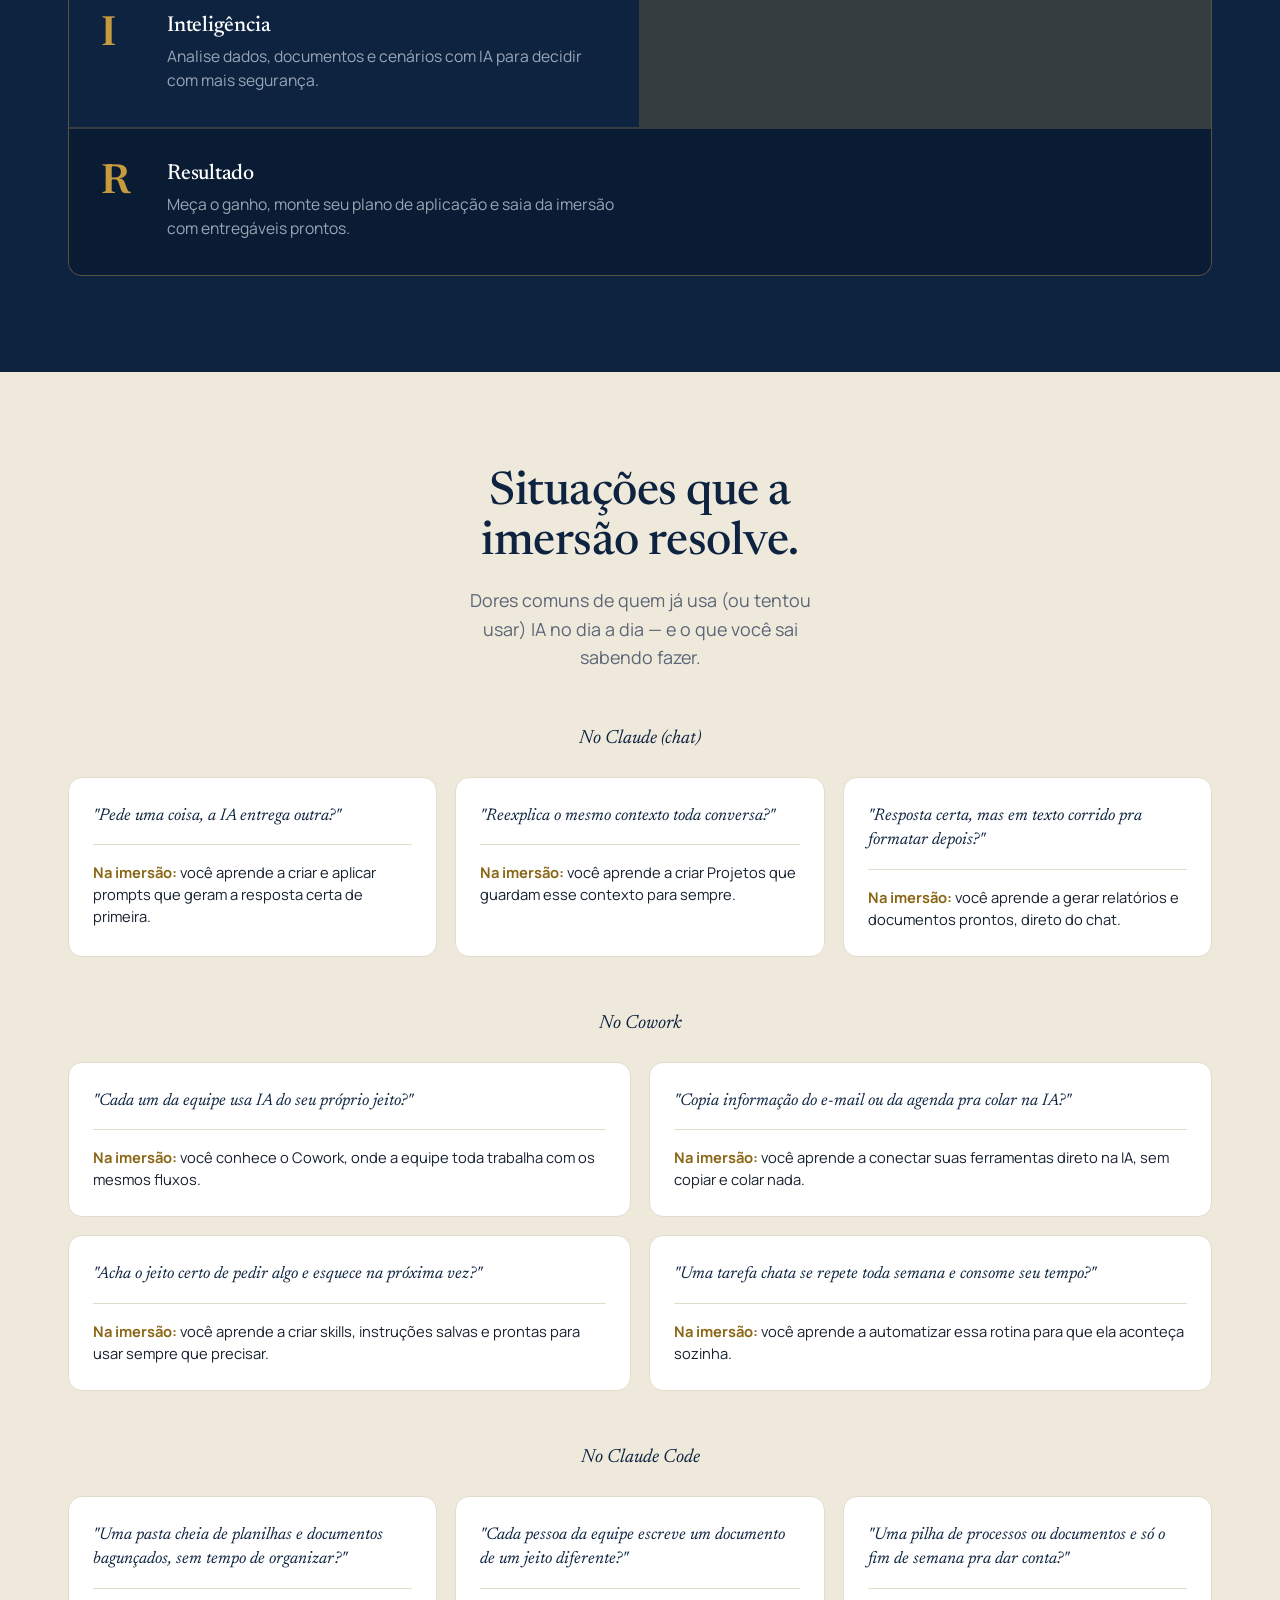
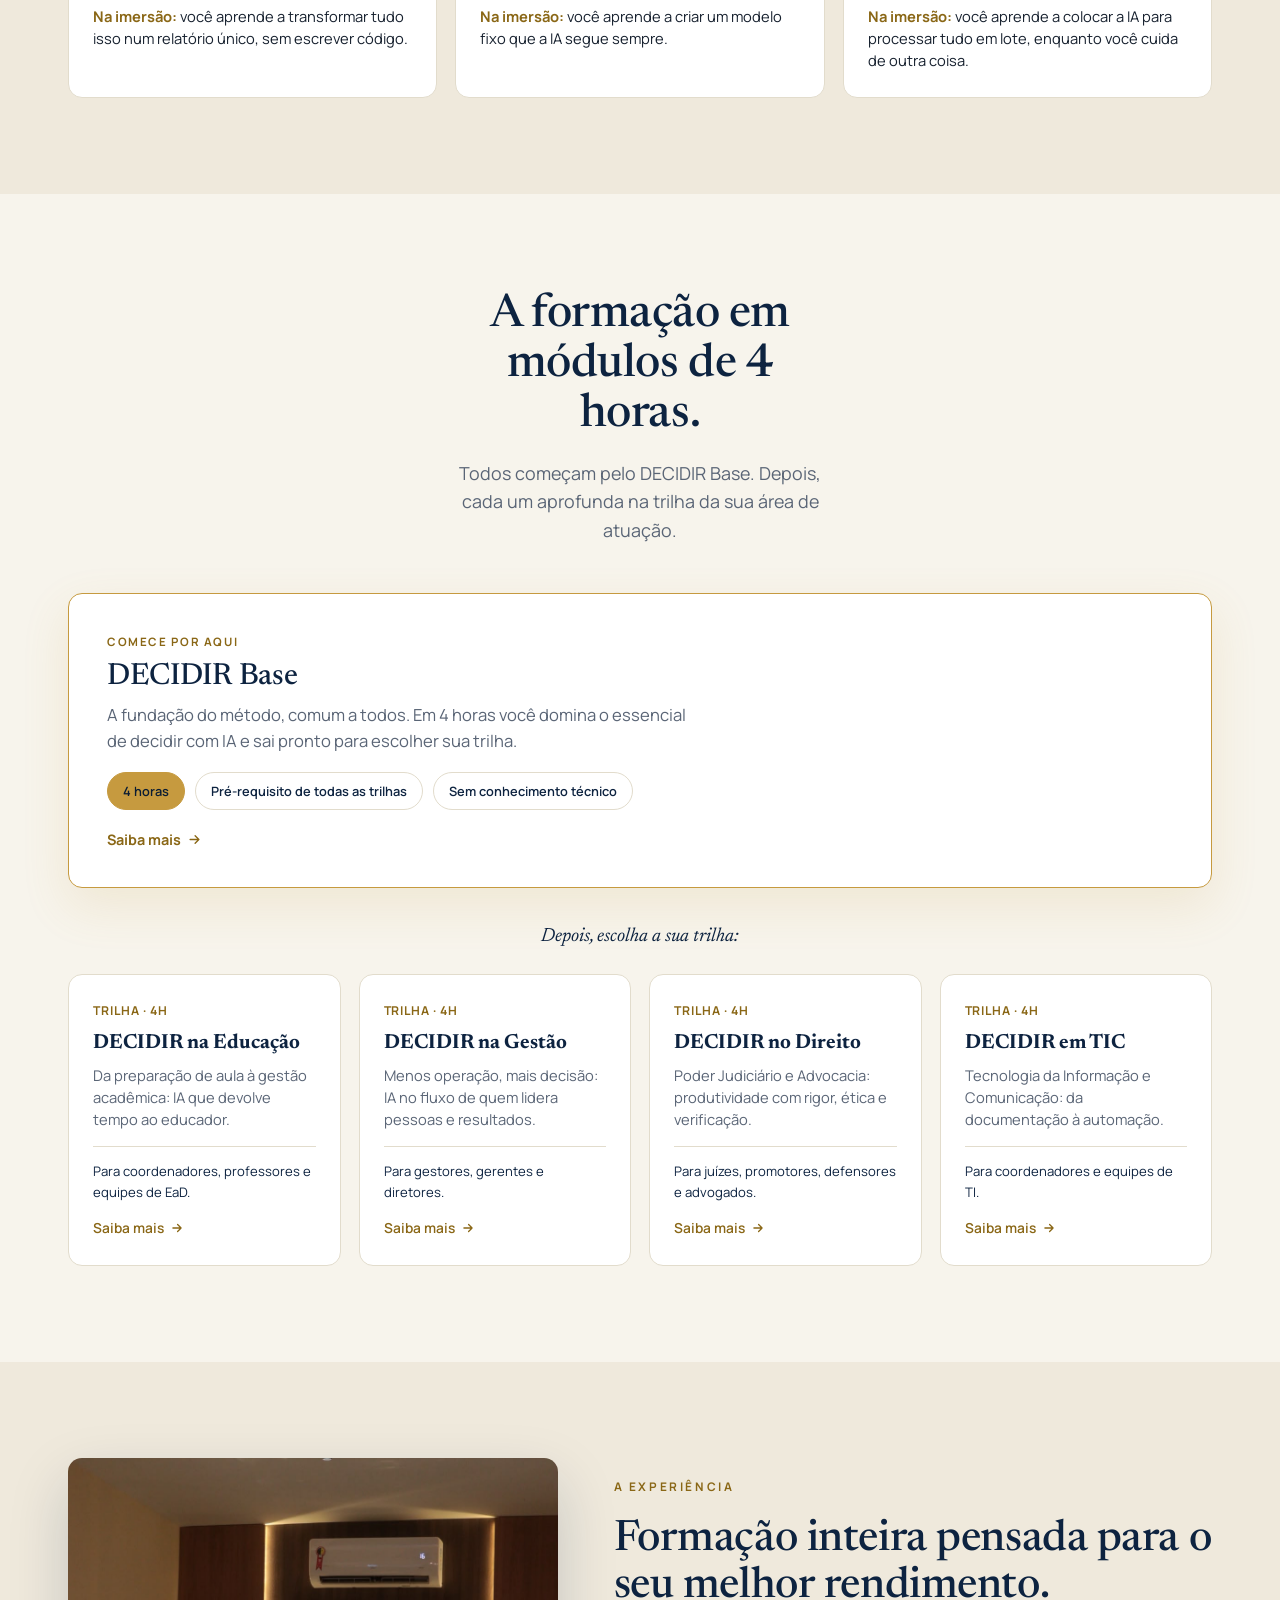
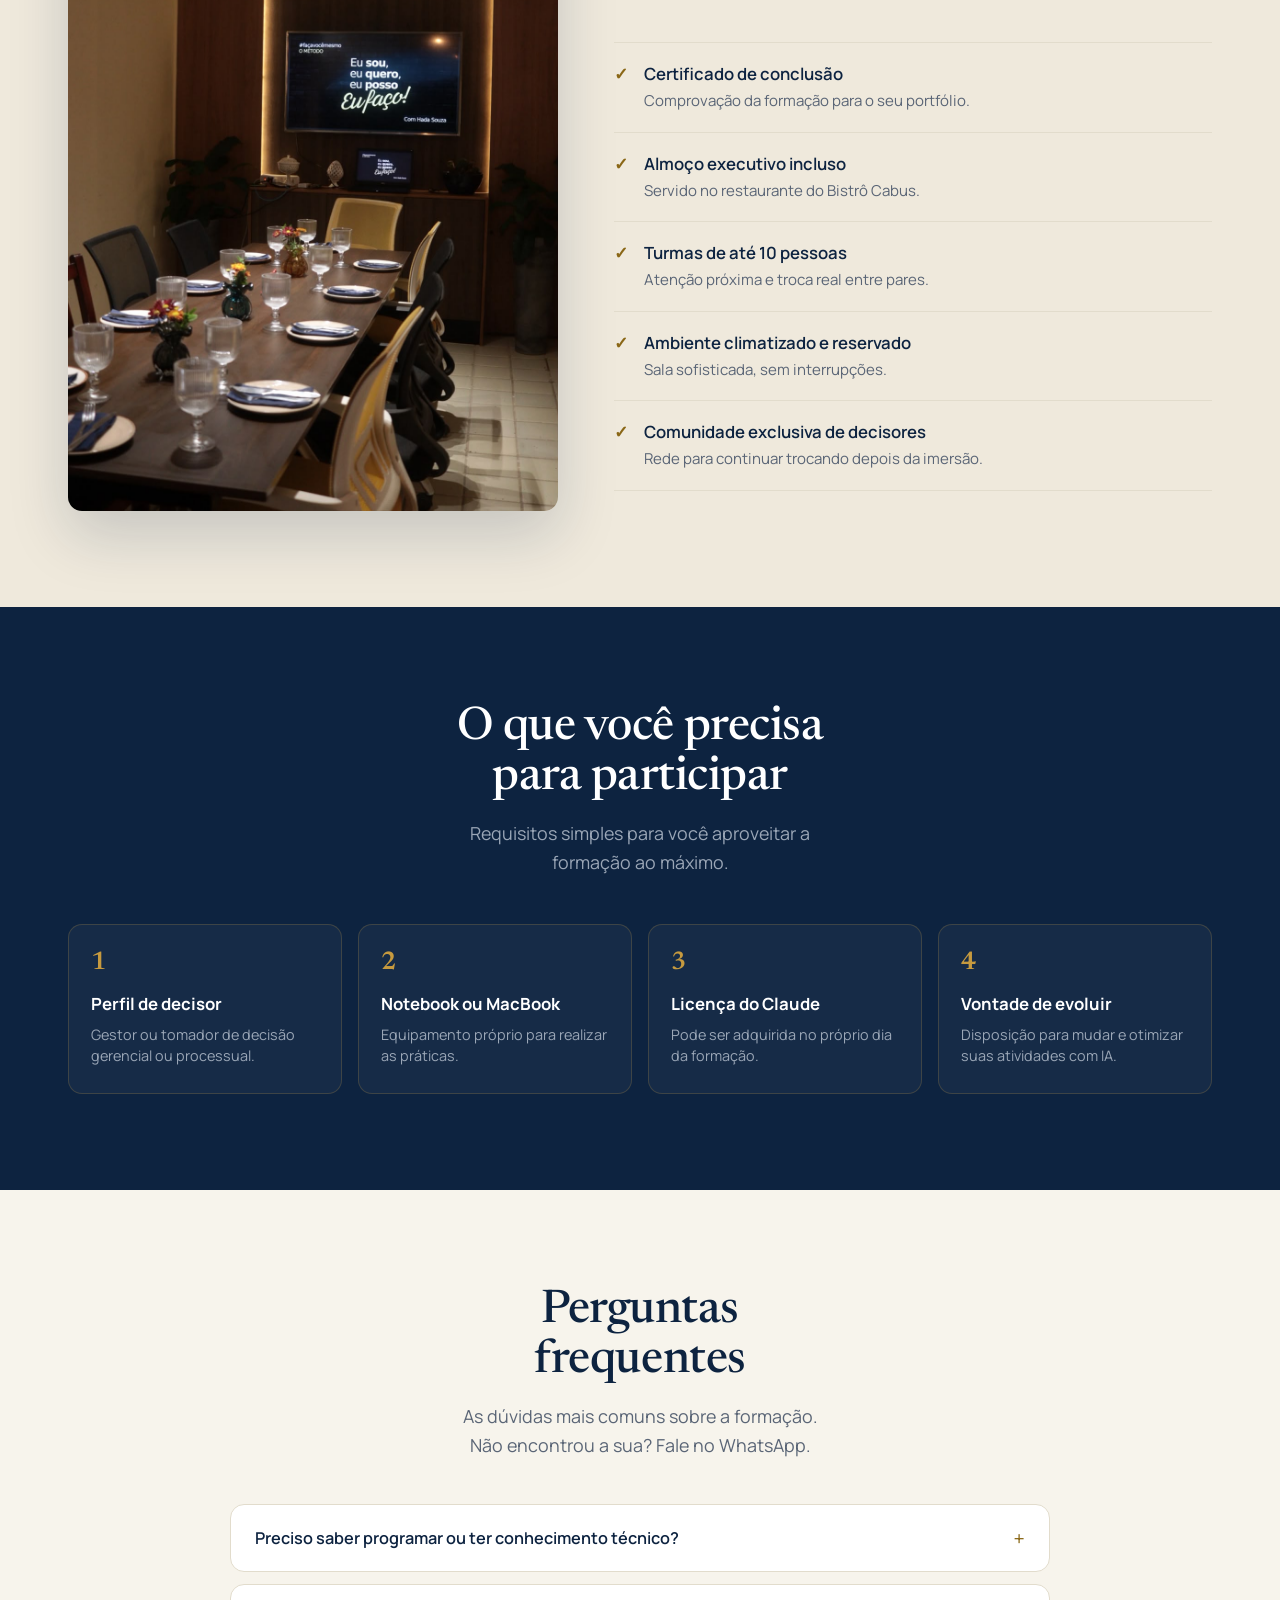
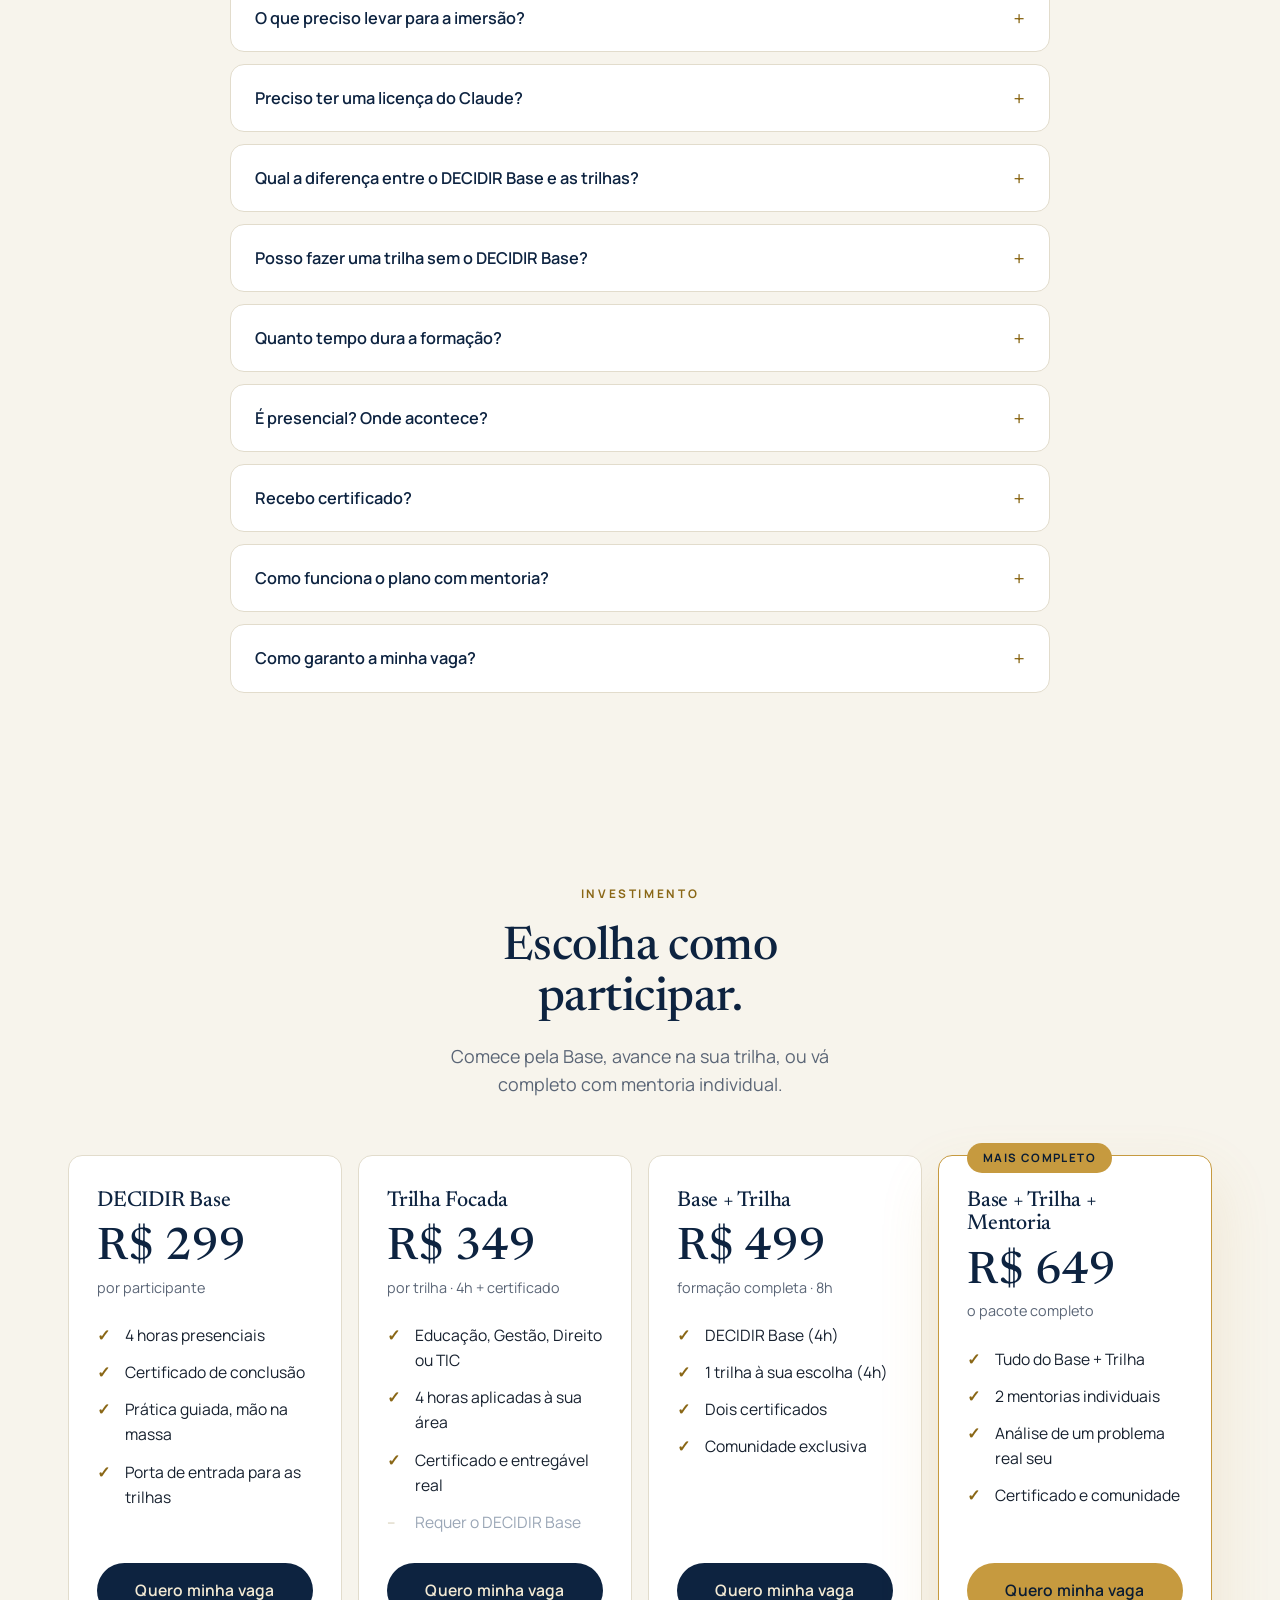
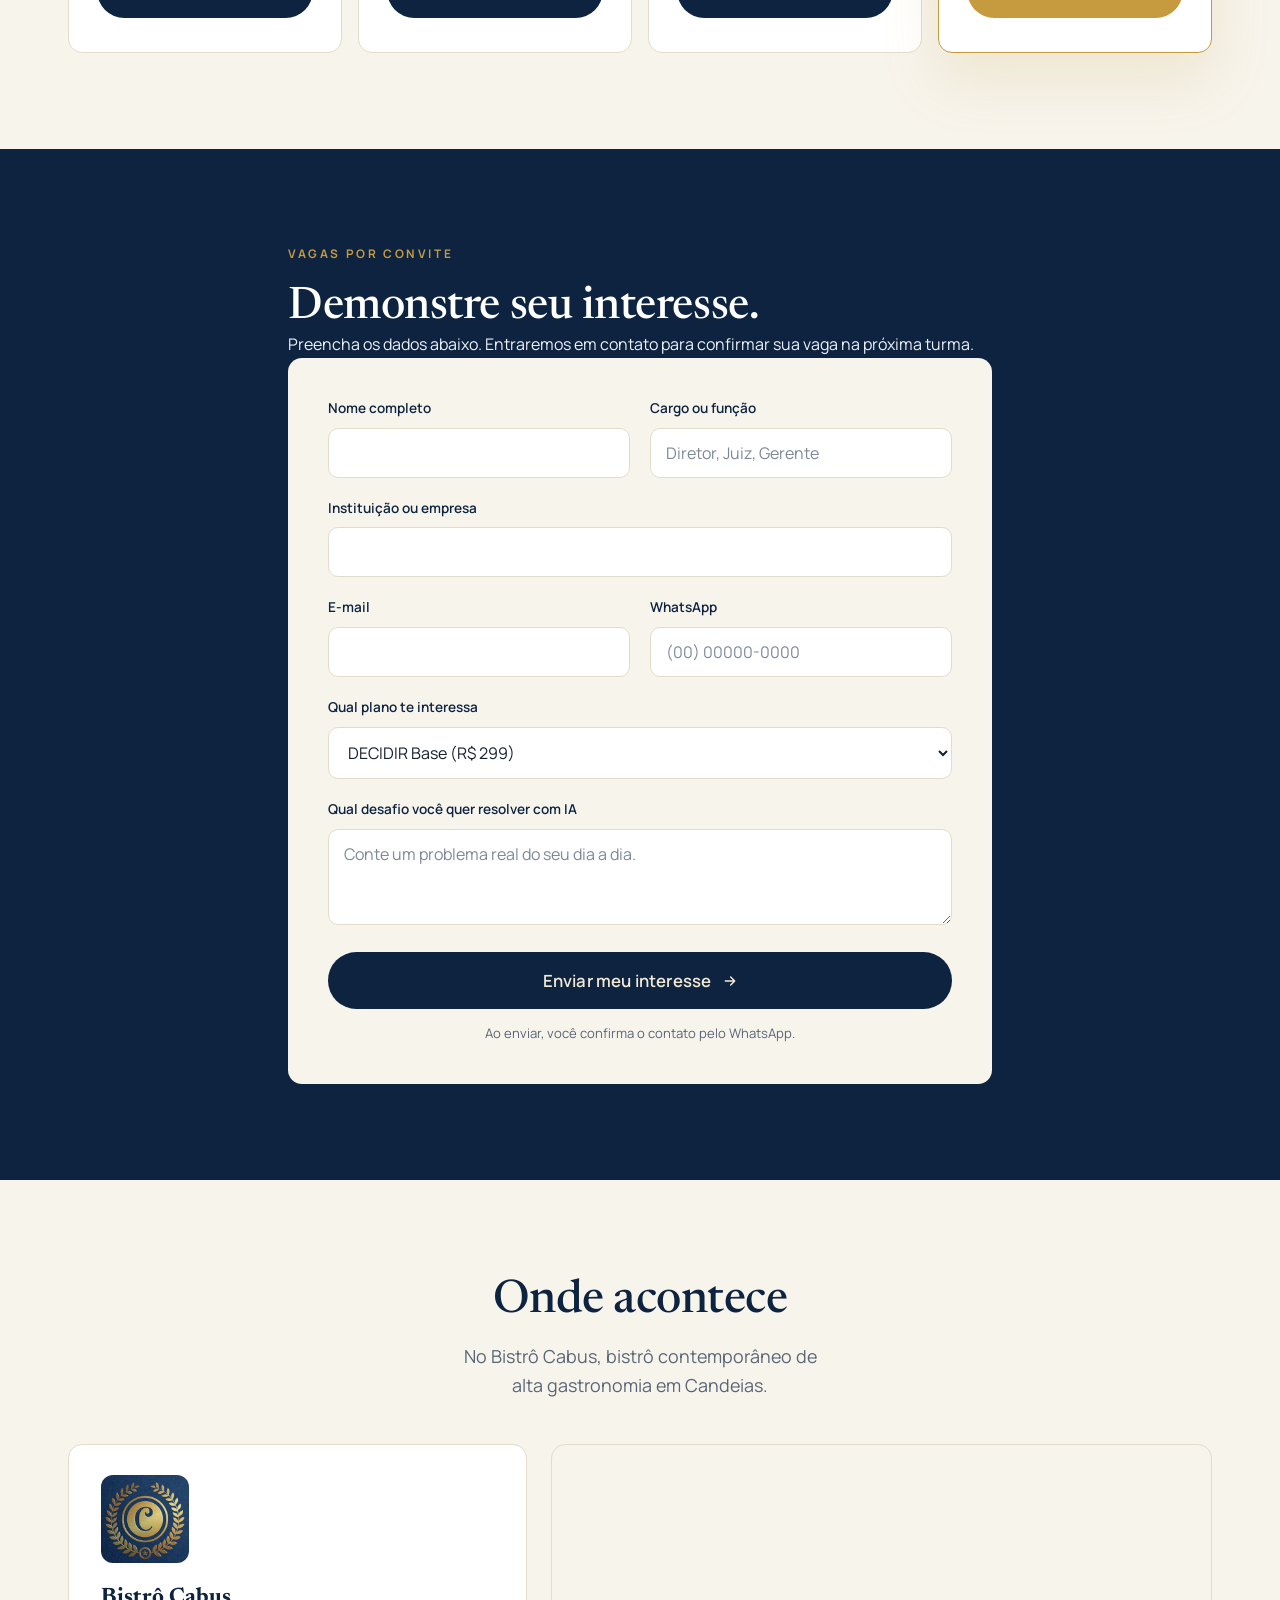
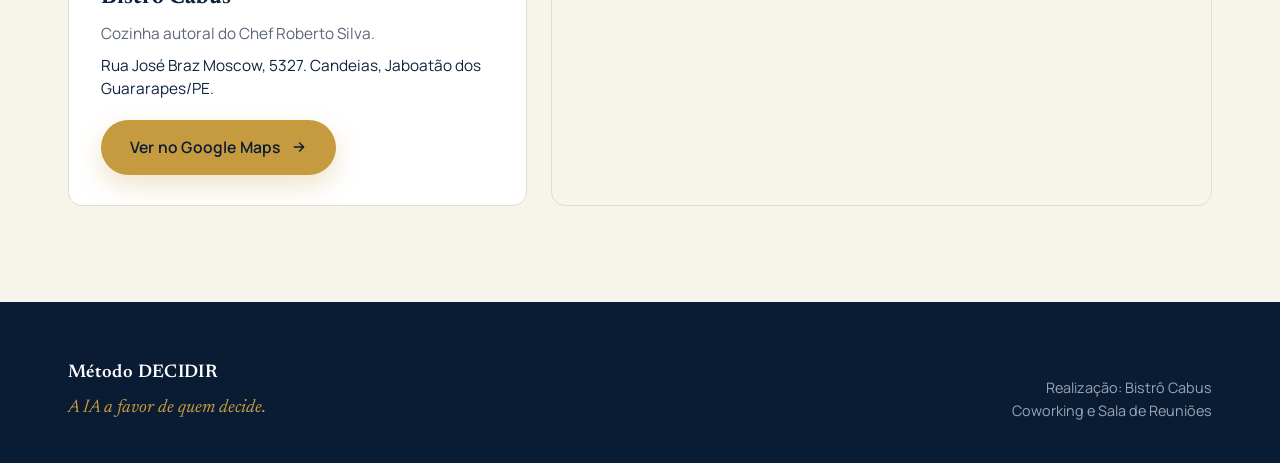
==== commit fde190ee: "Secao Onde acontece com mapa do Bistro Cabus; cache-bust v4 Co-Authored-By: Claude Opus 4.8 (1M cont" ====
--- a/index.html
+++ b/index.html
@@ -8,7 +8,7 @@
 <link rel="preconnect" href="https://fonts.googleapis.com">
 <link rel="preconnect" href="https://fonts.gstatic.com" crossorigin>
 <link href="https://fonts.googleapis.com/css2?family=Newsreader:ital,opsz,wght@0,6..72,400;0,6..72,500;0,6..72,600;1,6..72,400&family=Manrope:wght@400;500;600;700&display=swap" rel="stylesheet">
-<link rel="stylesheet" href="styles.css?v=3">
+<link rel="stylesheet" href="styles.css?v=4">
 </head>
 <body>
 
@@ -504,6 +504,32 @@
       </div>
       <div class="success" id="successMsg">Obrigado. Seu interesse foi registrado e vamos falar com você em breve.</div>
     </form>
+  </div>
+</section>
+
+<!-- LOCALIZACAO -->
+<section class="local" id="local">
+  <div class="wrap">
+    <div class="lead-head reveal">
+      <h2>Onde acontece</h2>
+      <p>No Bistrô Cabus, bistrô contemporâneo de alta gastronomia em Candeias.</p>
+    </div>
+    <div class="local-grid">
+      <div class="local-info reveal">
+        <img class="local-logo" loading="lazy" src="bistro-cabus-logo.jpg" alt="Bistrô Cabus">
+        <div>
+          <b>Bistrô Cabus</b>
+          <span>Cozinha autoral do Chef Roberto Silva.</span>
+          <span class="addr">Rua José Braz Moscow, 5327. Candeias, Jaboatão dos Guararapes/PE.</span>
+        </div>
+        <a href="https://maps.app.goo.gl/M2gc9QAaARU9t5TM9" target="_blank" rel="noopener" class="btn btn-primary">Ver no Google Maps
+          <svg viewBox="0 0 24 24" fill="none" stroke="currentColor" stroke-width="2.2" stroke-linecap="round" stroke-linejoin="round"><path d="M5 12h14M13 6l6 6-6 6"/></svg>
+        </a>
+      </div>
+      <div class="local-map reveal">
+        <iframe title="Mapa do Bistrô Cabus" src="https://maps.google.com/maps?q=-8.2026097,-34.9208177&hl=pt-BR&z=17&output=embed" loading="lazy" referrerpolicy="no-referrer-when-downgrade"></iframe>
+      </div>
+    </div>
   </div>
 </section>
 
--- a/styles.css
+++ b/styles.css
@@ -226,6 +226,21 @@
   .agenda-local span{display:block;color:var(--muted-light);font-size:.94rem;line-height:1.5}
   .agenda-local .addr{margin-top:10px;color:#f3ead4}
   @media(max-width:820px){.agenda-grid{grid-template-columns:1fr}.agenda-when{flex-direction:column;gap:18px}.agenda-where{flex-direction:column;text-align:center;align-items:center}}
+
+  /* ---- localizacao / mapa ---- */
+  .local{background:var(--ivory)}
+  .local .lead-head{margin:0 auto;text-align:center}
+  .local .lead-head p{margin:16px auto 0}
+  .local-grid{display:grid;grid-template-columns:.82fr 1.18fr;gap:24px;margin-top:44px;align-items:stretch}
+  .local-info{background:#fff;border:1px solid var(--line);border-radius:var(--r-card);padding:30px 32px;display:flex;flex-direction:column;gap:18px}
+  .local-logo{width:88px;height:88px;border-radius:12px;flex:none}
+  .local-info b{display:block;font-family:"Newsreader",serif;font-size:1.4rem;color:var(--navy);margin-bottom:6px}
+  .local-info span{display:block;color:var(--muted);font-size:.96rem;line-height:1.5}
+  .local-info .addr{margin-top:8px;color:var(--navy)}
+  .local-info .btn{align-self:flex-start;margin-top:auto}
+  .local-map{border-radius:var(--r-card);overflow:hidden;border:1px solid var(--line);min-height:360px}
+  .local-map iframe{width:100%;height:100%;min-height:360px;border:0;display:block;filter:grayscale(.15)}
+  @media(max-width:820px){.local-grid{grid-template-columns:1fr}.local-map{min-height:300px}.local-map iframe{min-height:300px}}
   @media(max-width:900px){.mod-grid{grid-template-columns:1fr 1fr}}
   @media(max-width:560px){.mod-grid{grid-template-columns:1fr}}
 
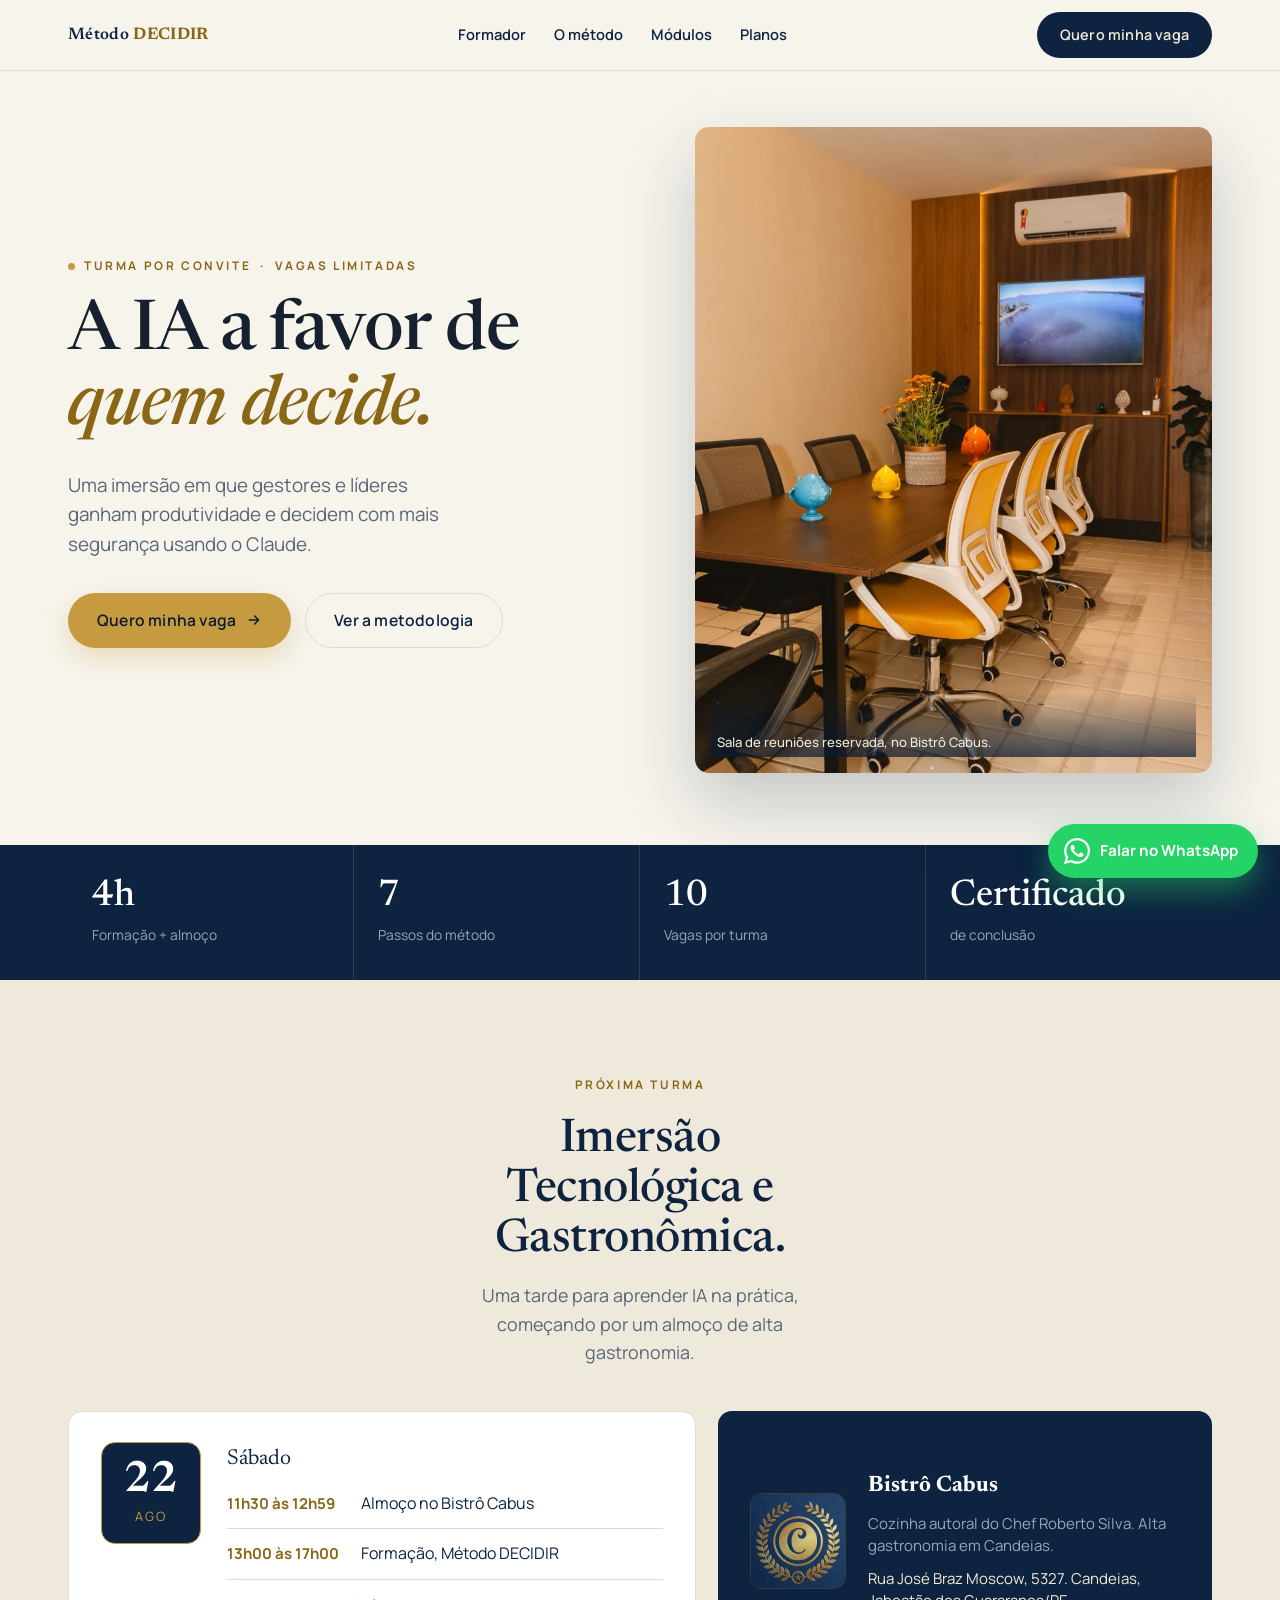
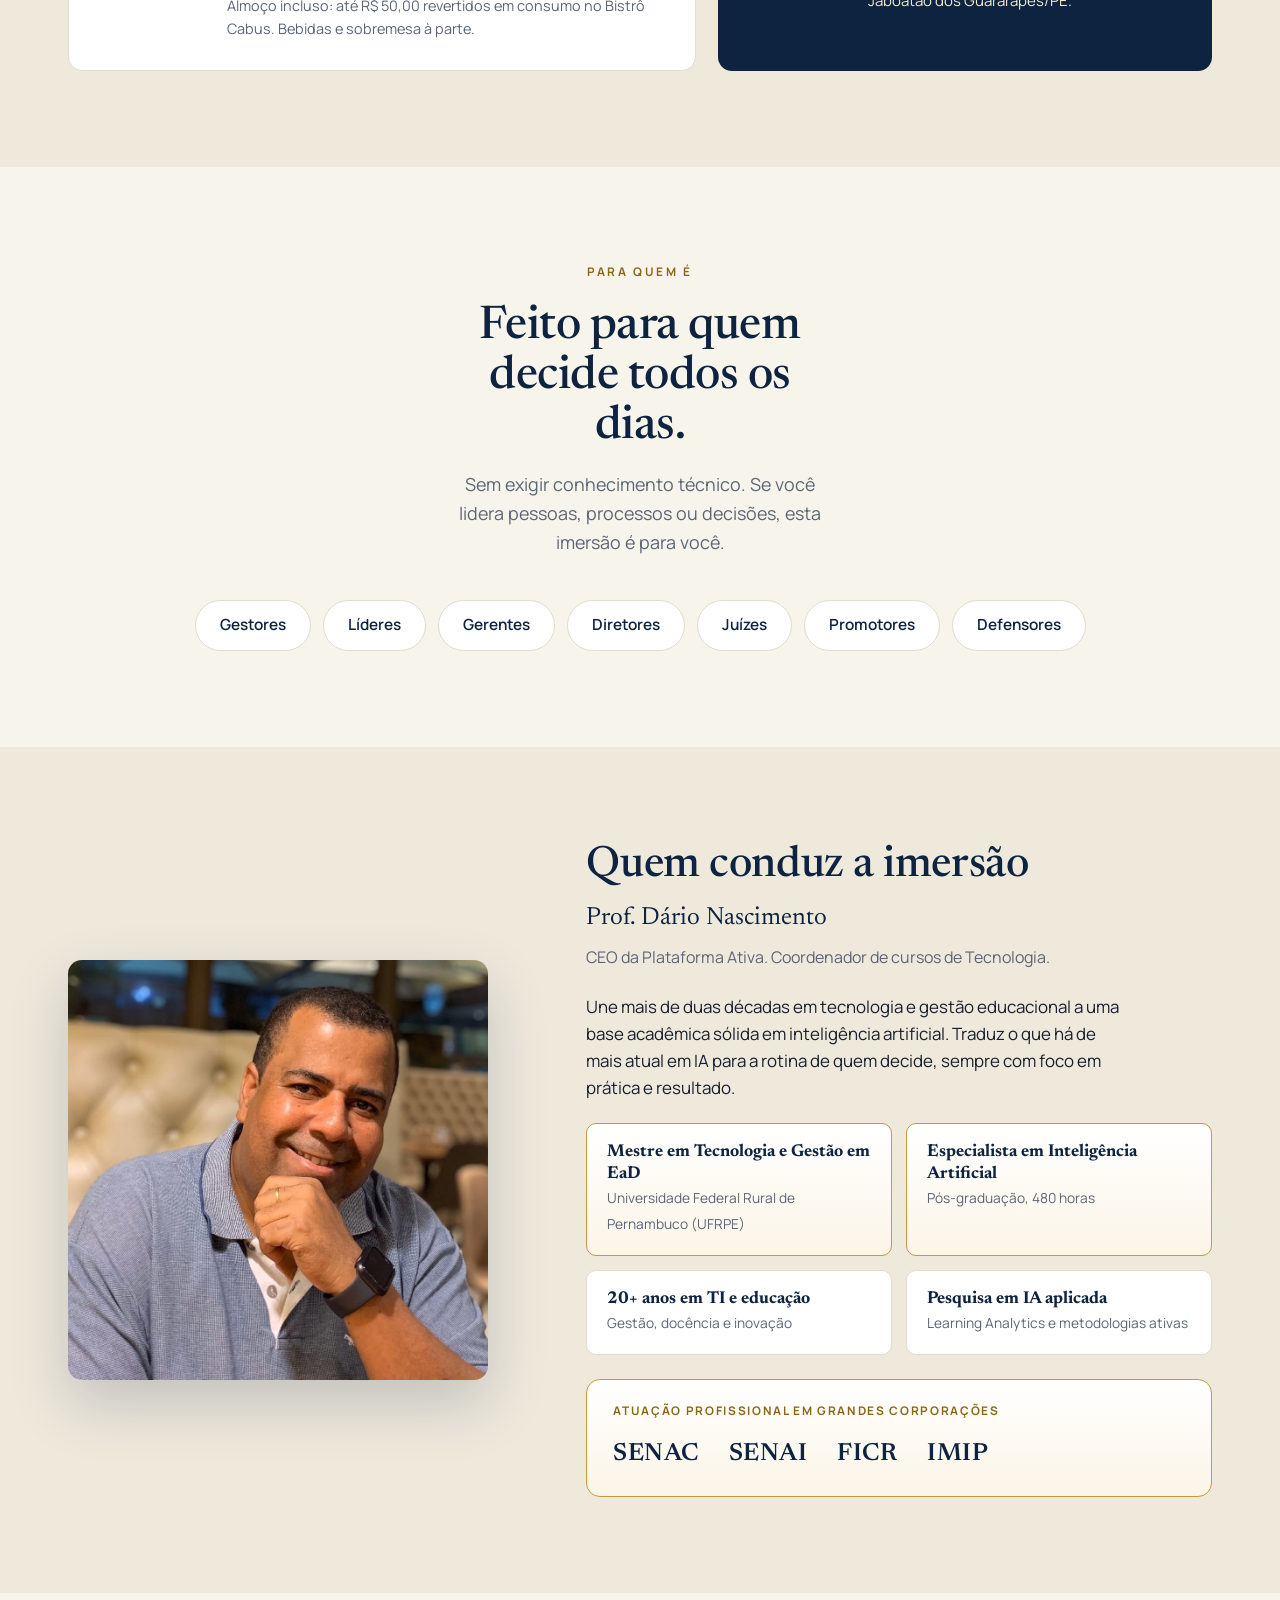
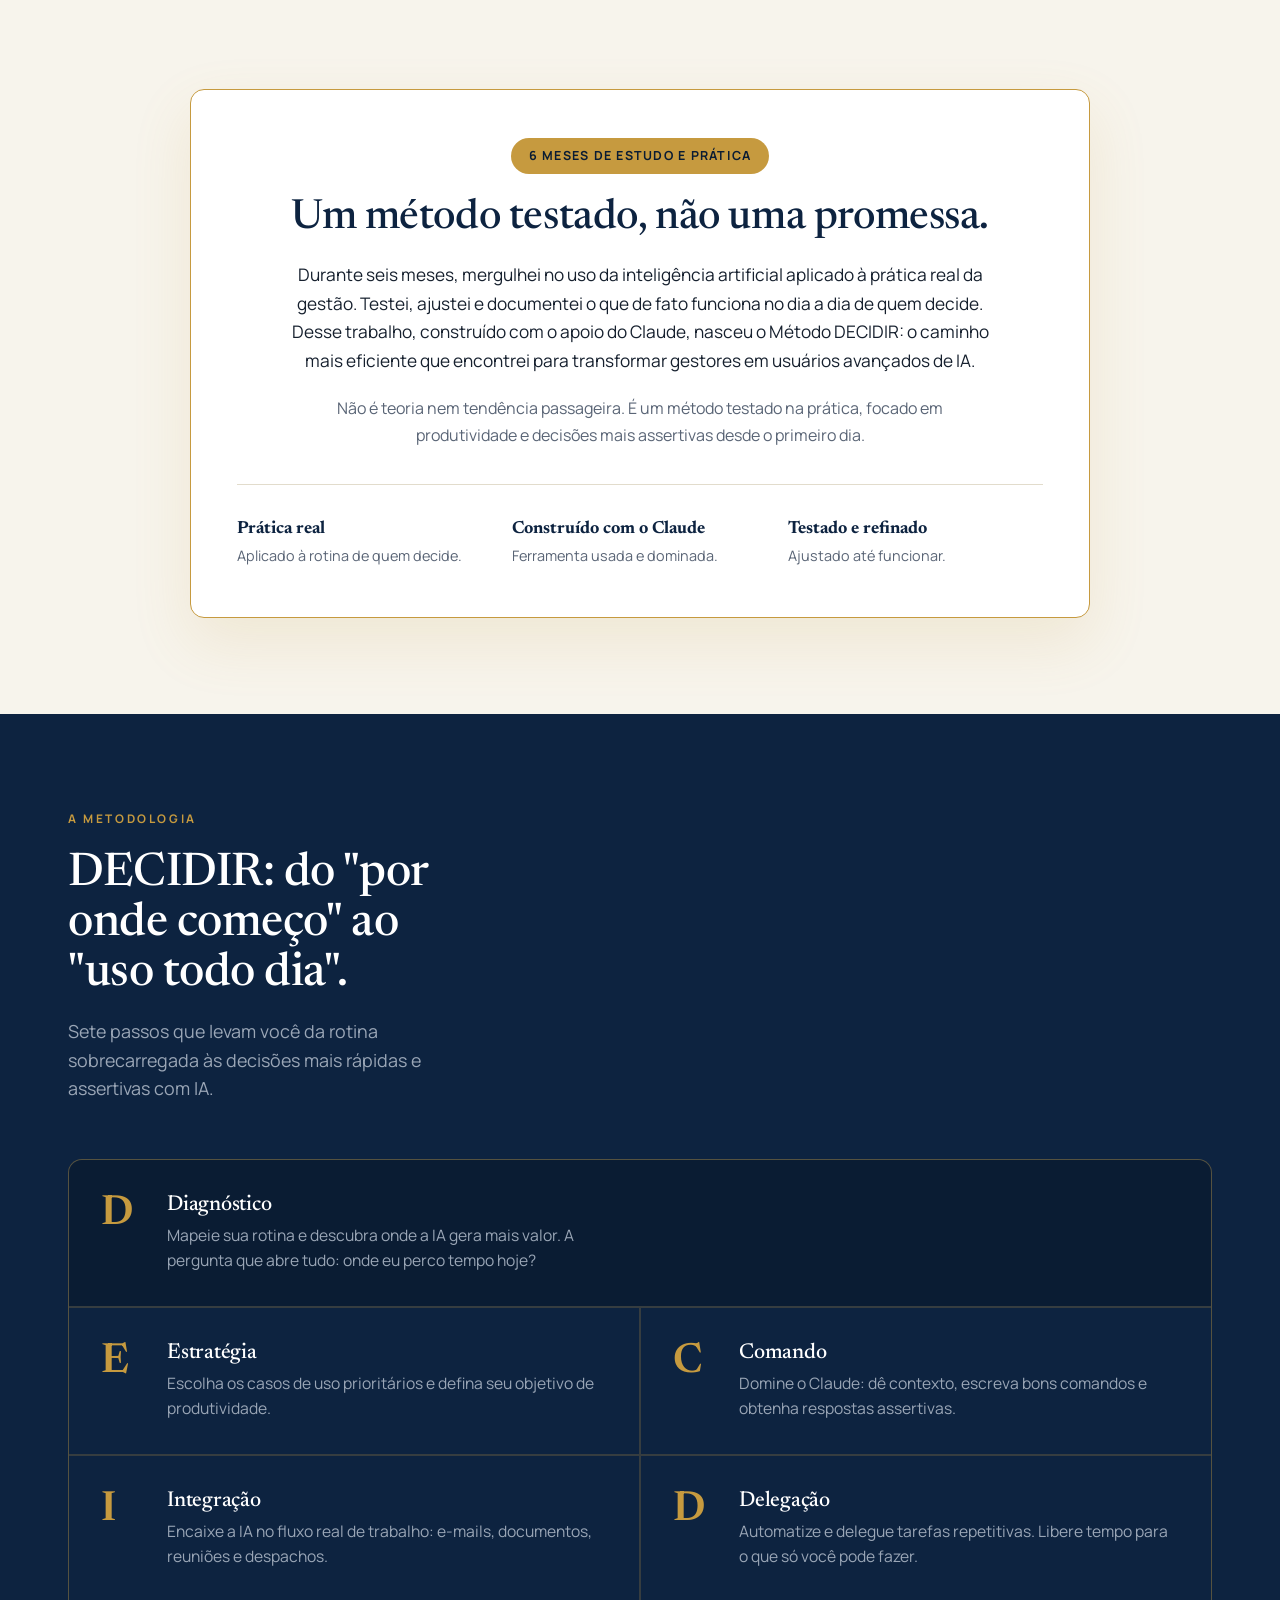
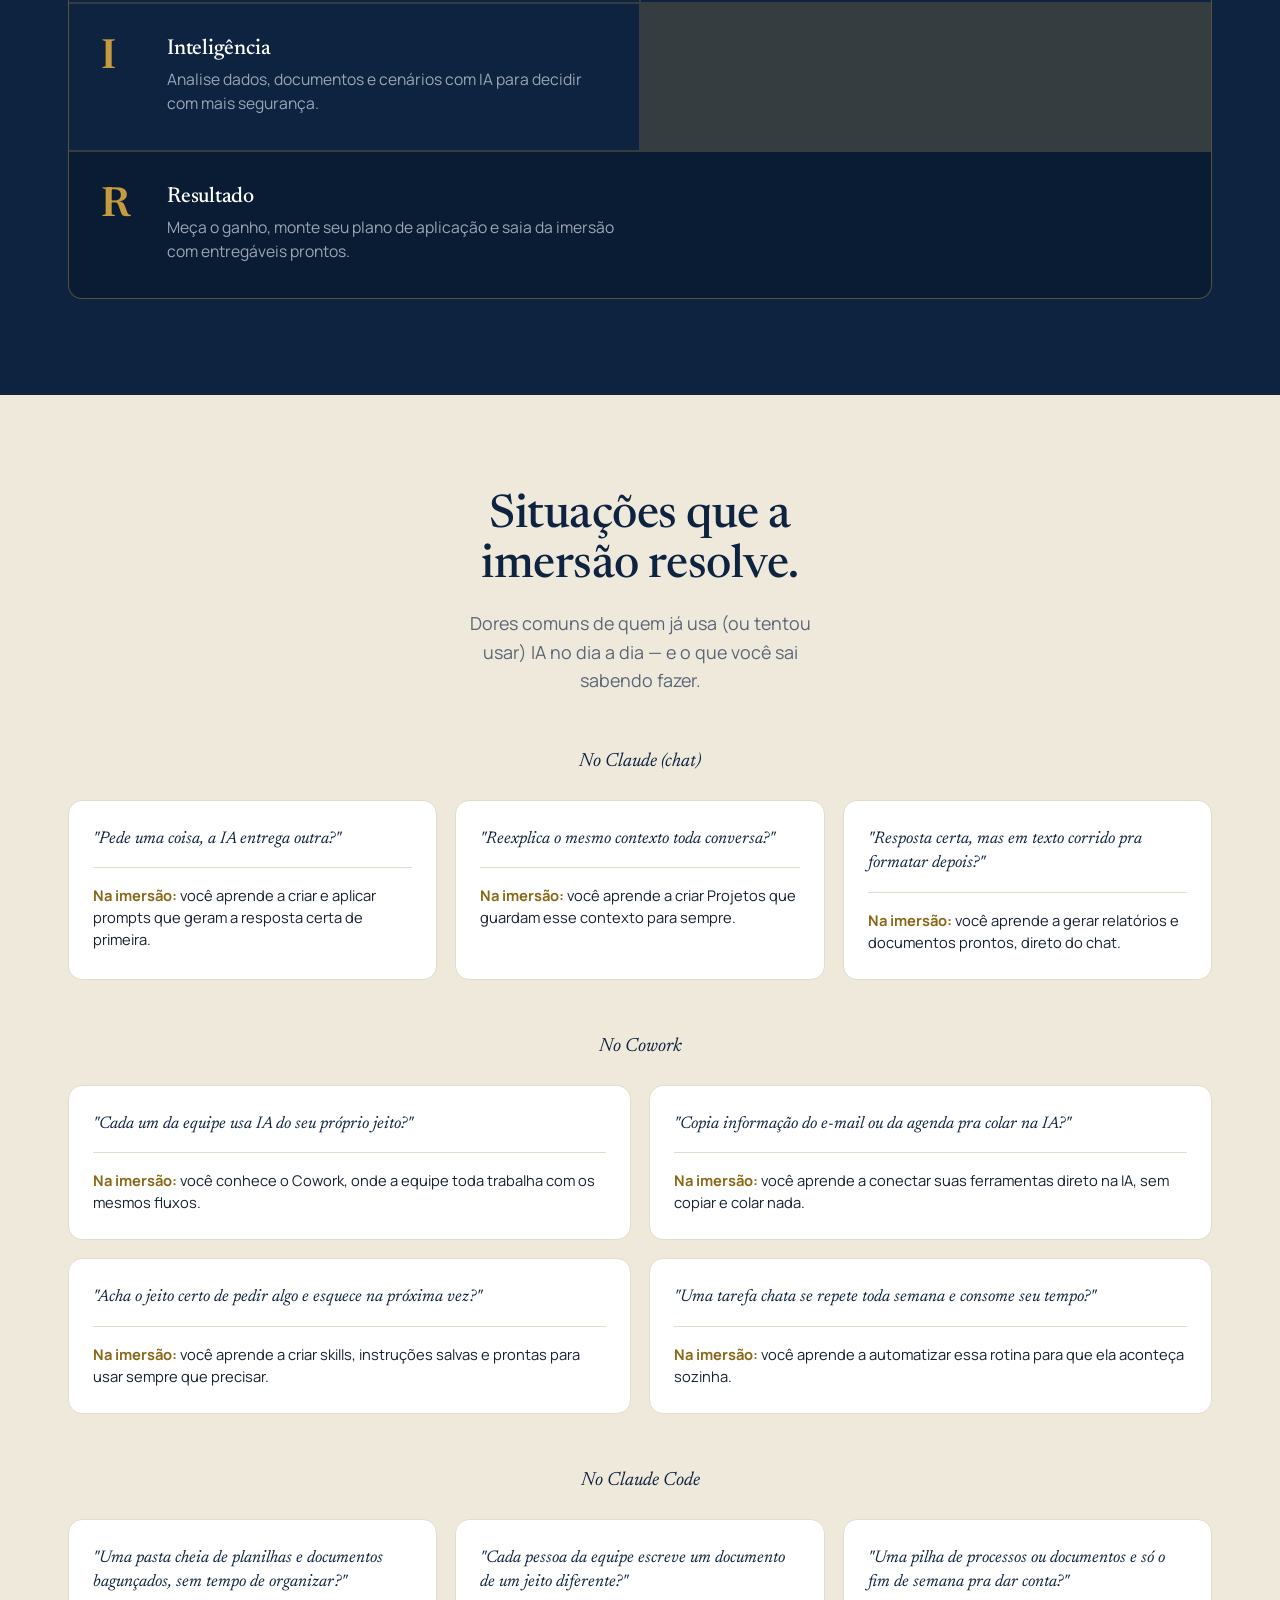
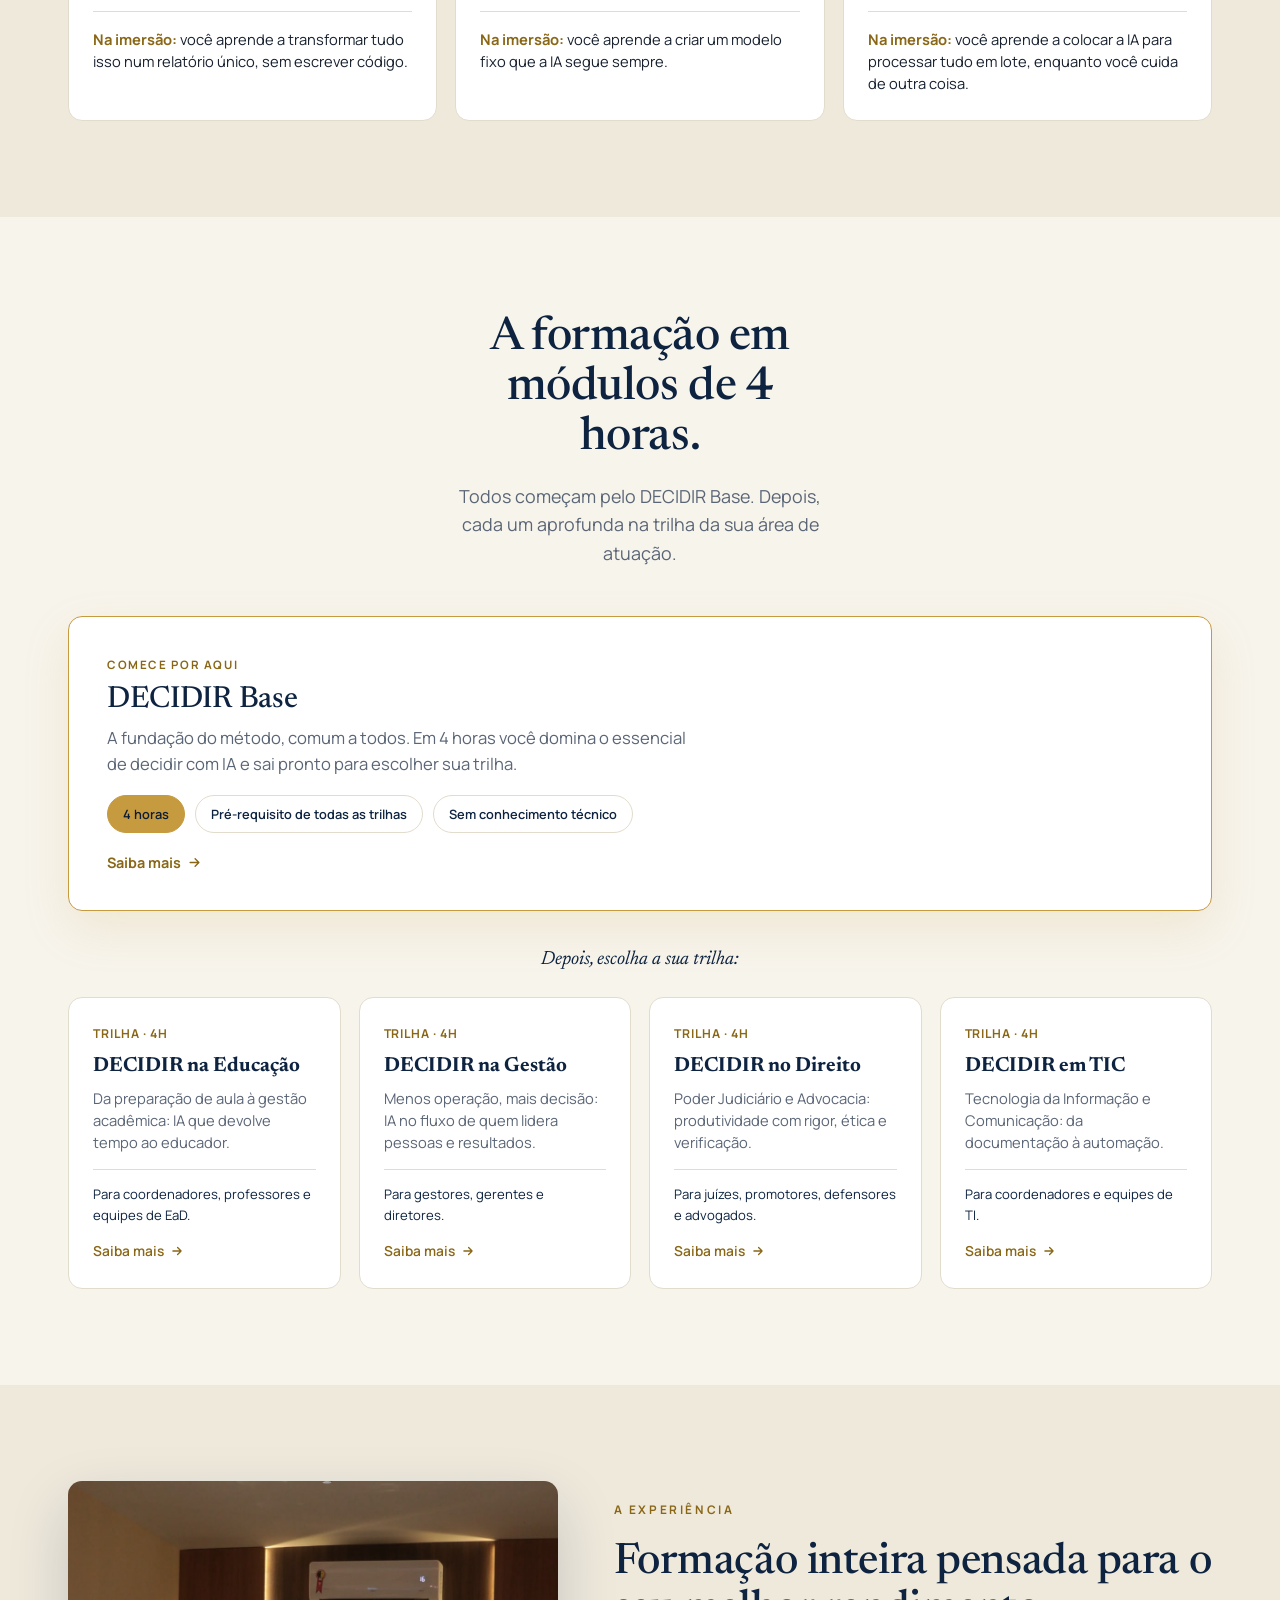
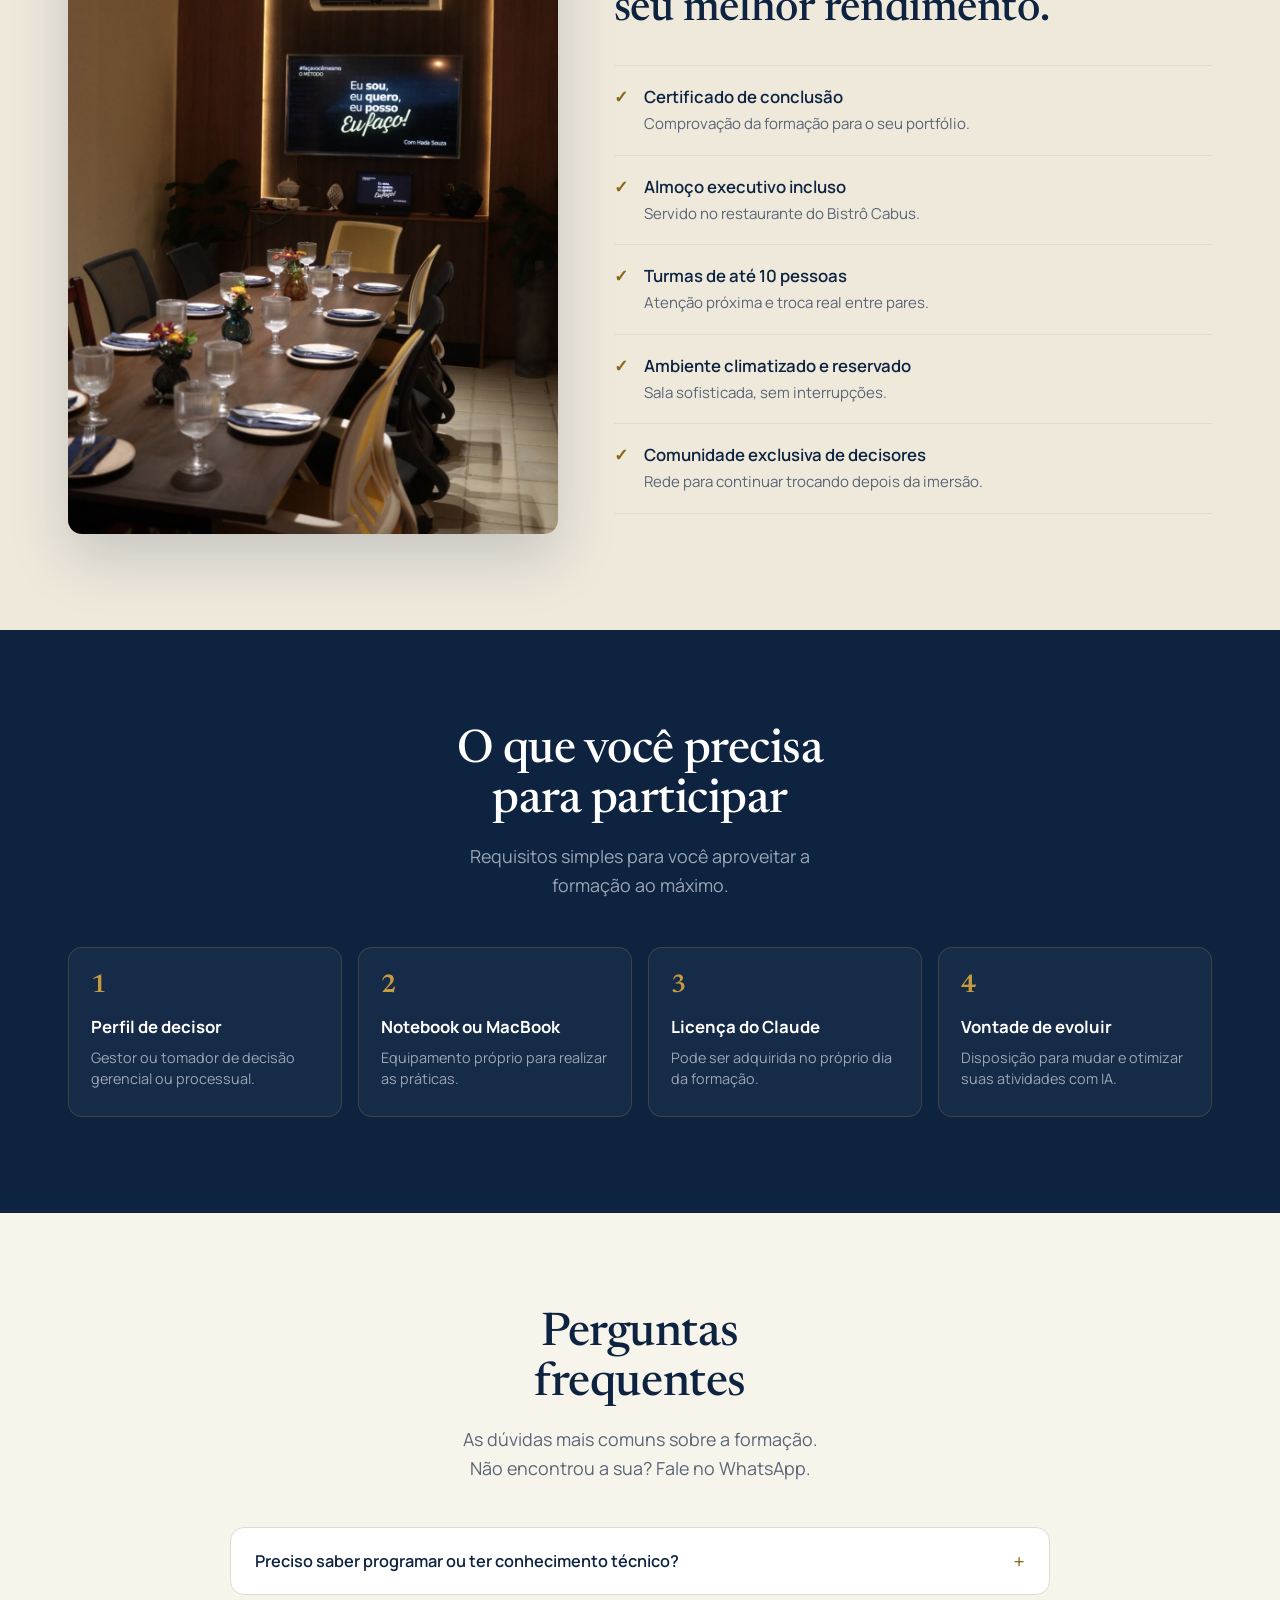
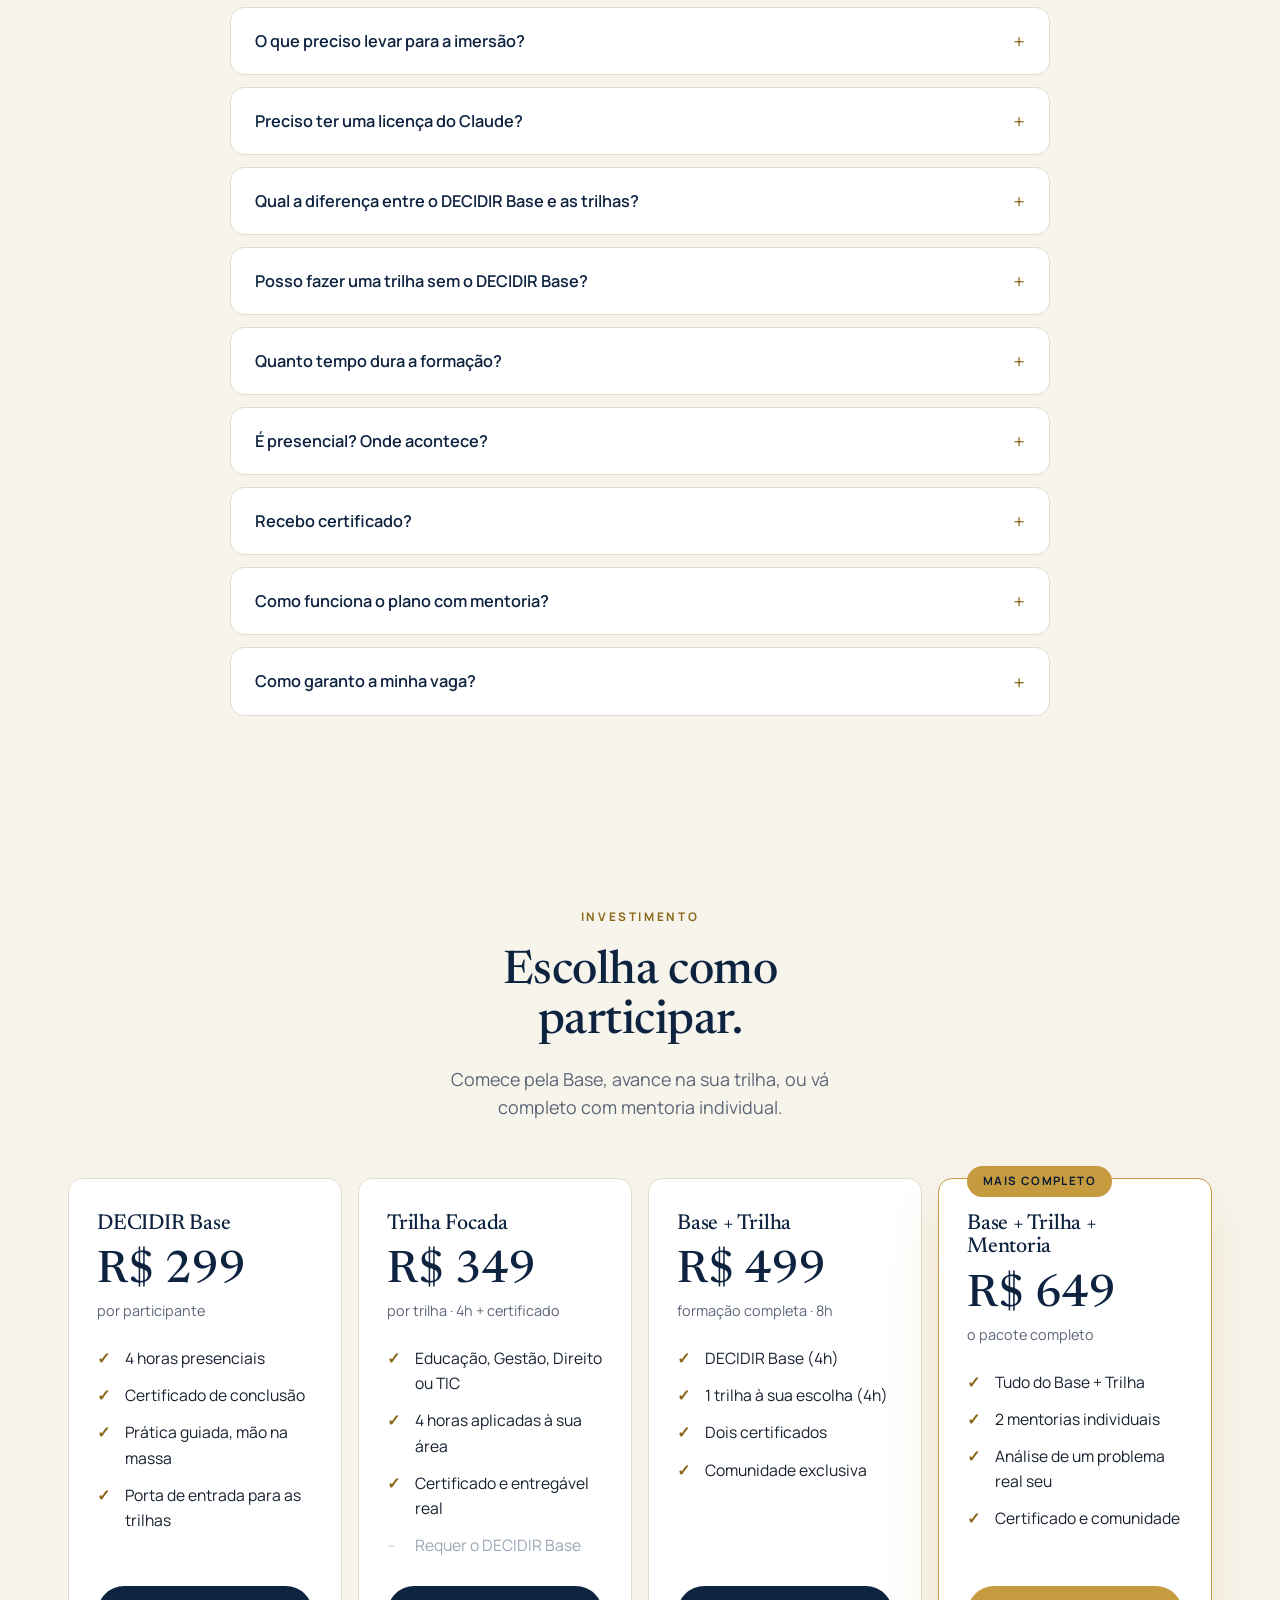
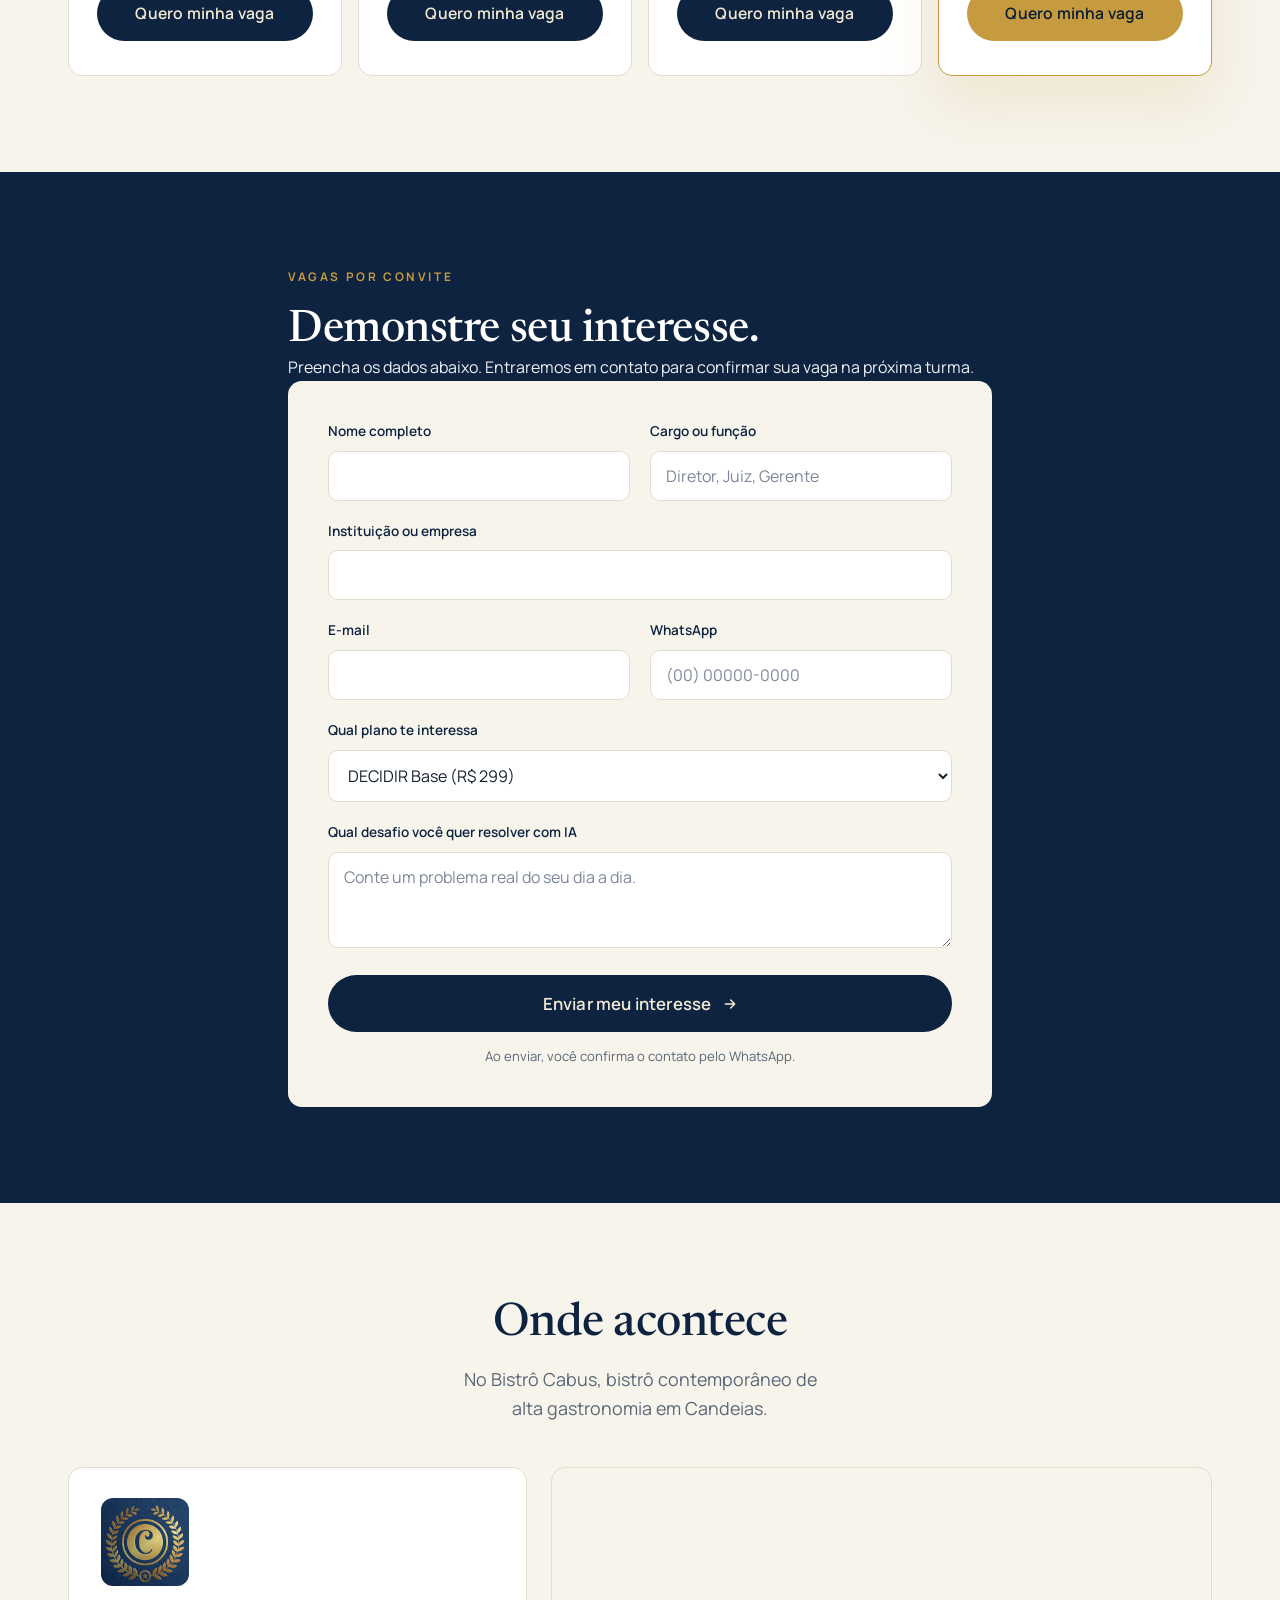
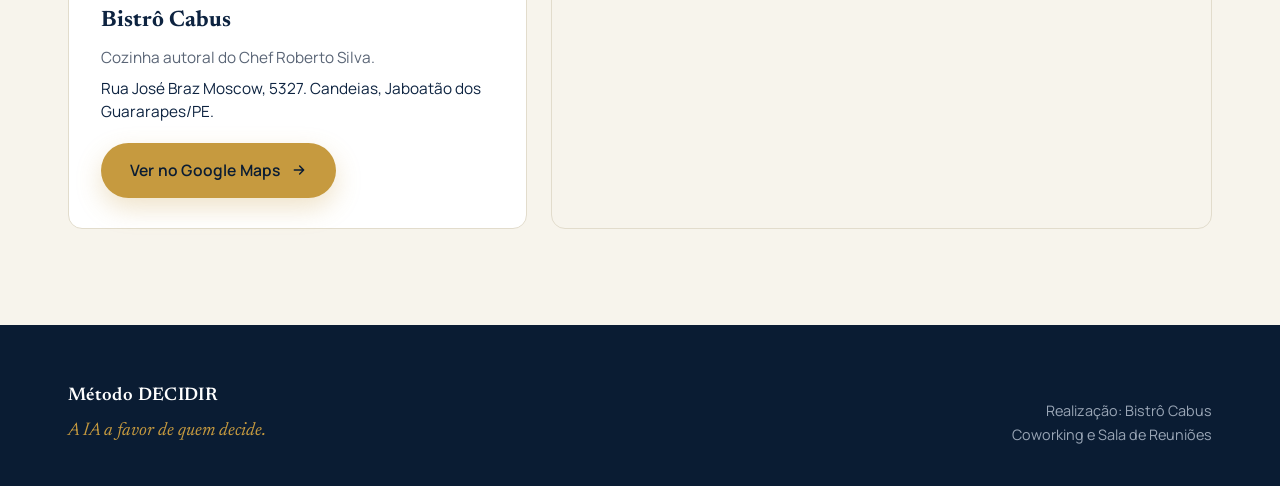
==== commit d837c60e: "Nota do almoco: ate R\$ 50 revertidos em consumo no Bistro Cabus Co-Authored-By: Claude Opus 4.8 (1M" ====
--- a/index.html
+++ b/index.html
@@ -79,7 +79,7 @@
             <li><span class="t">11h30 às 12h59</span><span class="e">Almoço no Bistrô Cabus</span></li>
             <li><span class="t">13h00 às 17h00</span><span class="e">Formação, Método DECIDIR</span></li>
           </ul>
-          <p class="agenda-note">Almoço incluso no valor. Bebidas e sobremesa à parte.</p>
+          <p class="agenda-note">Almoço incluso: até R$ 50,00 revertidos em consumo no Bistrô Cabus. Bebidas e sobremesa à parte.</p>
         </div>
       </div>
       <div class="agenda-where reveal">
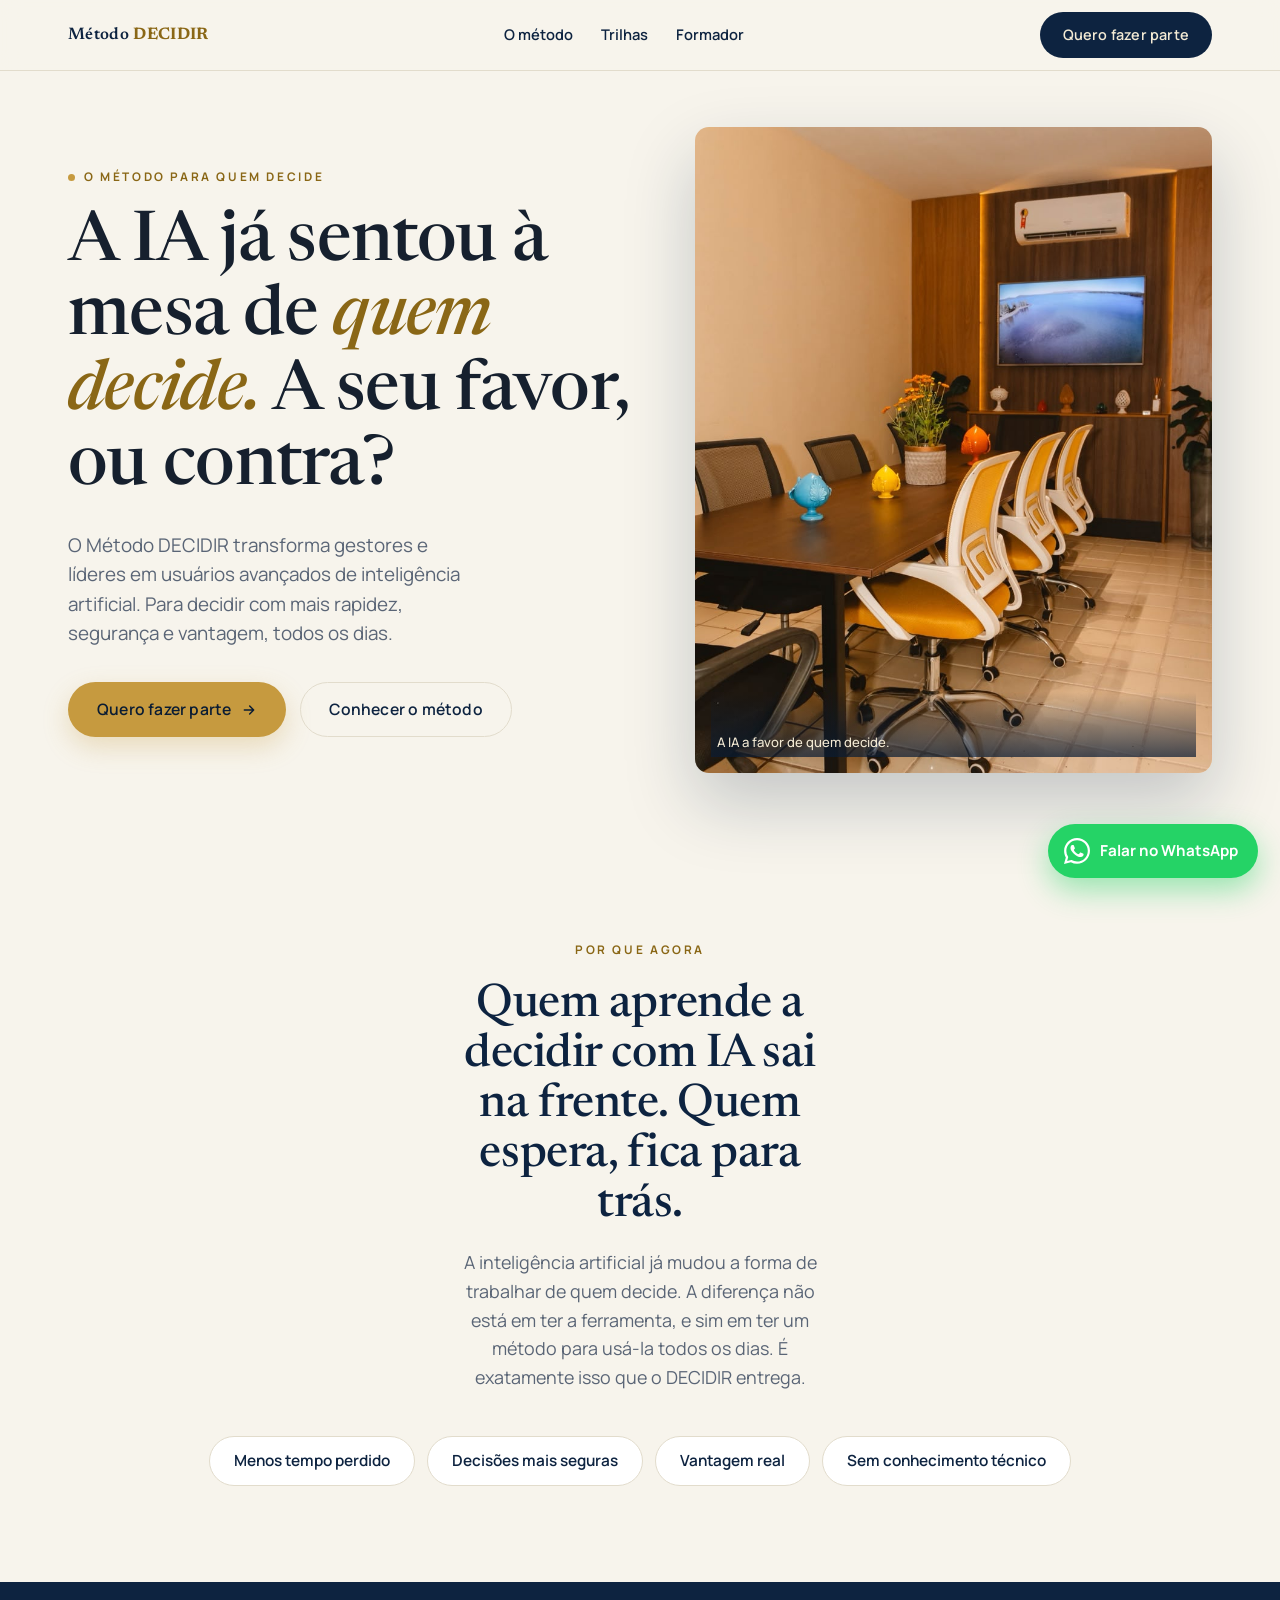
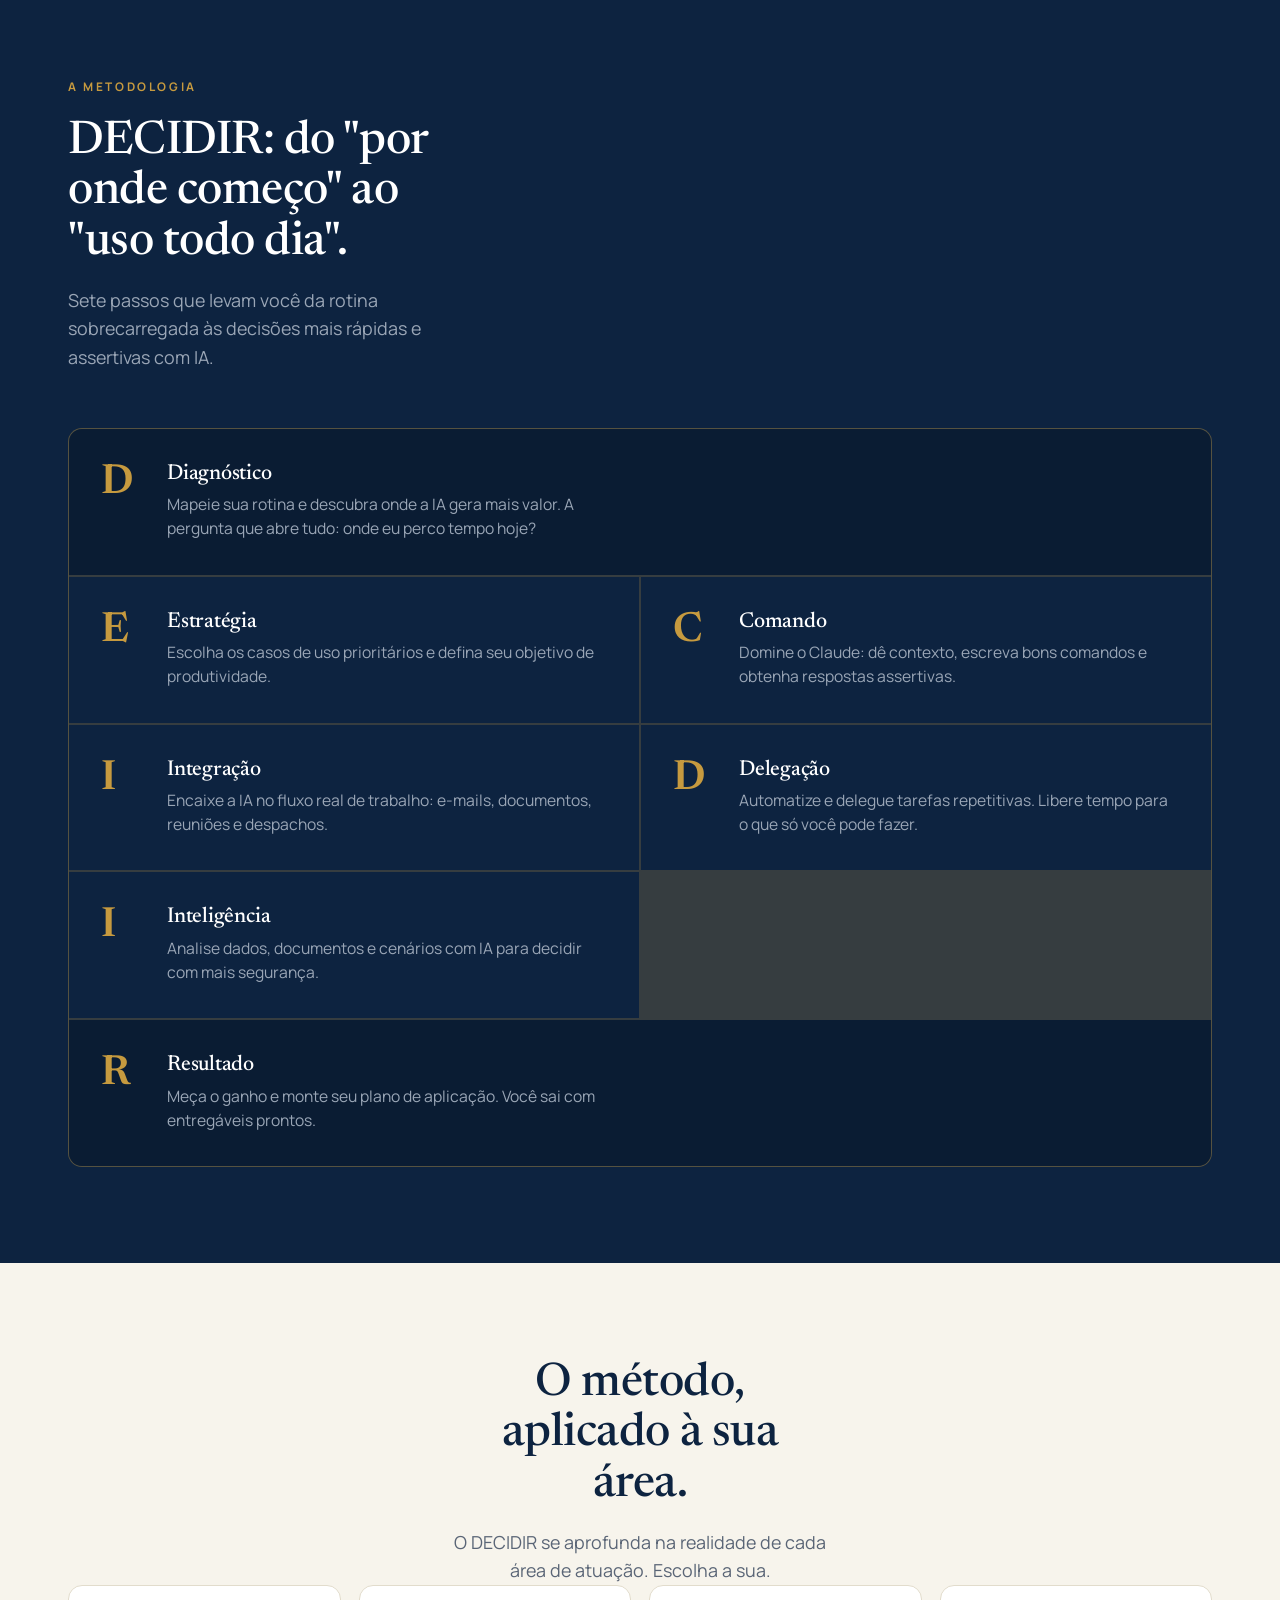
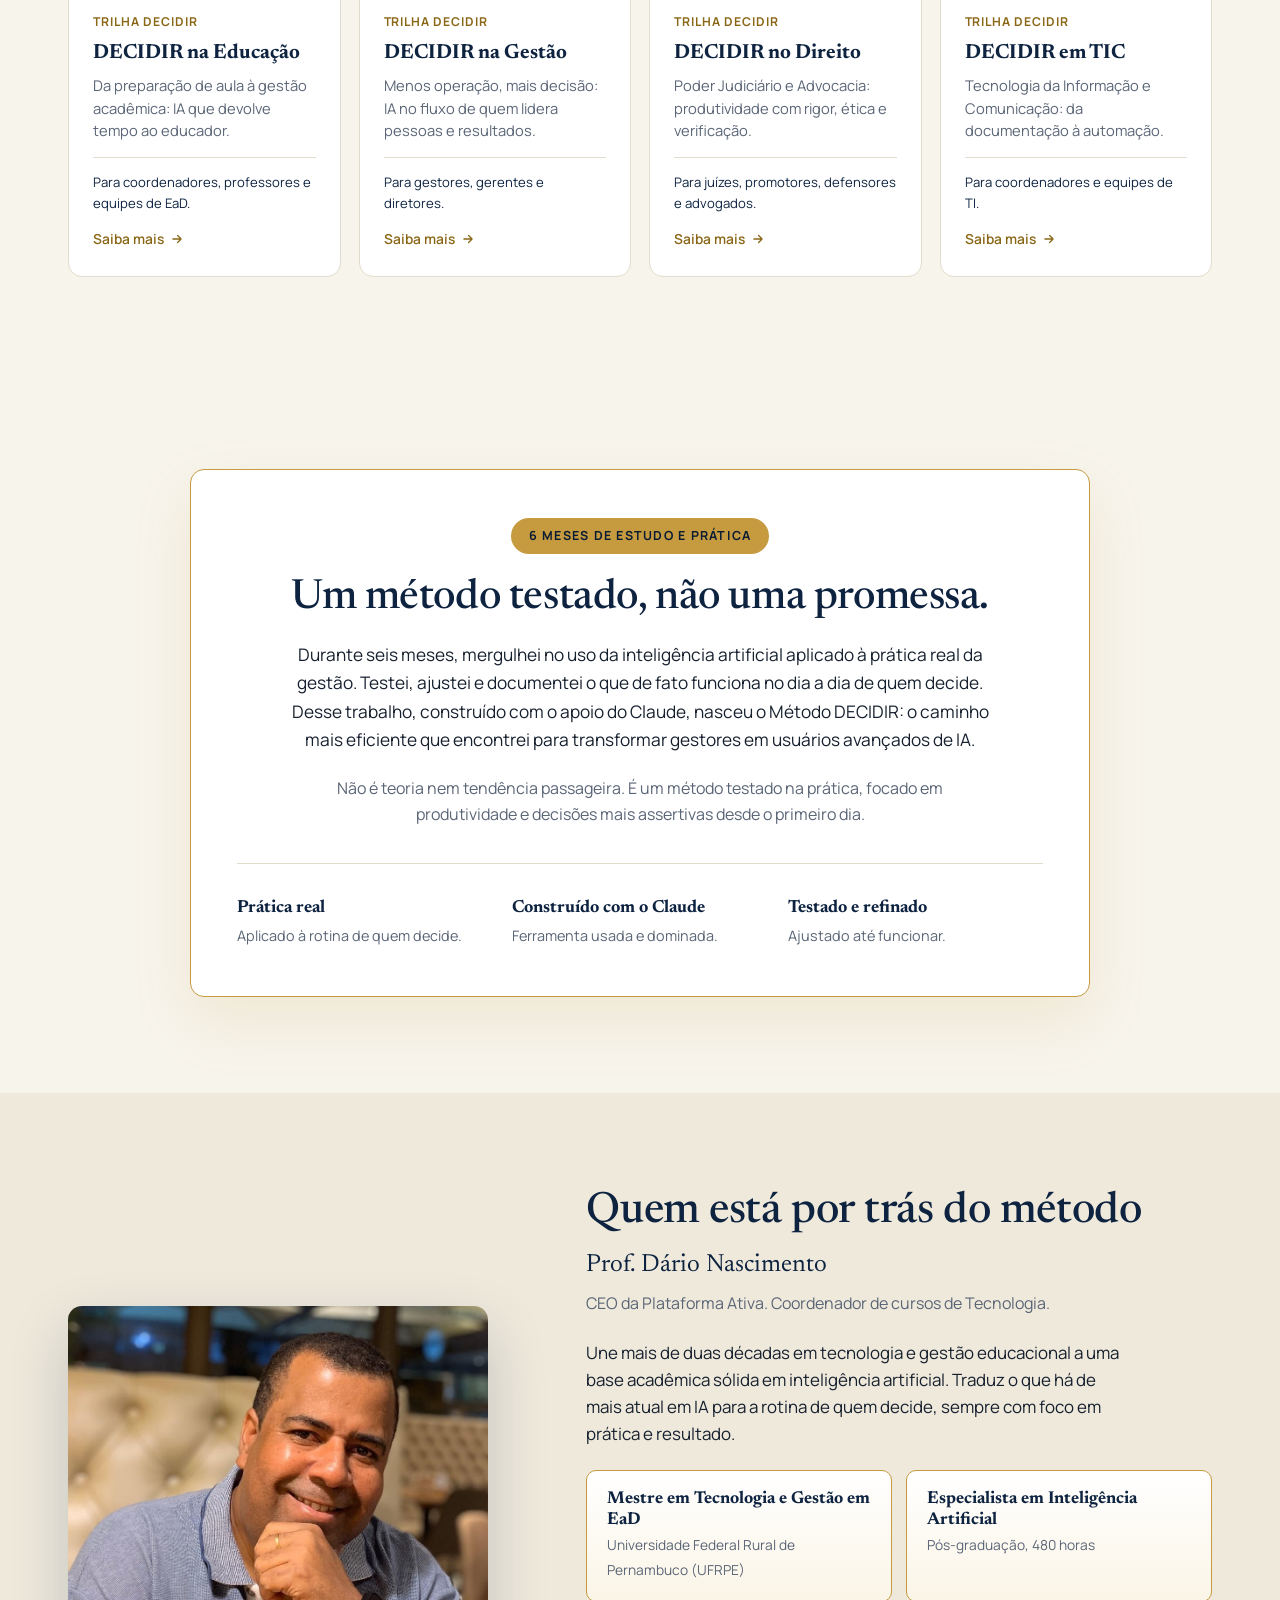
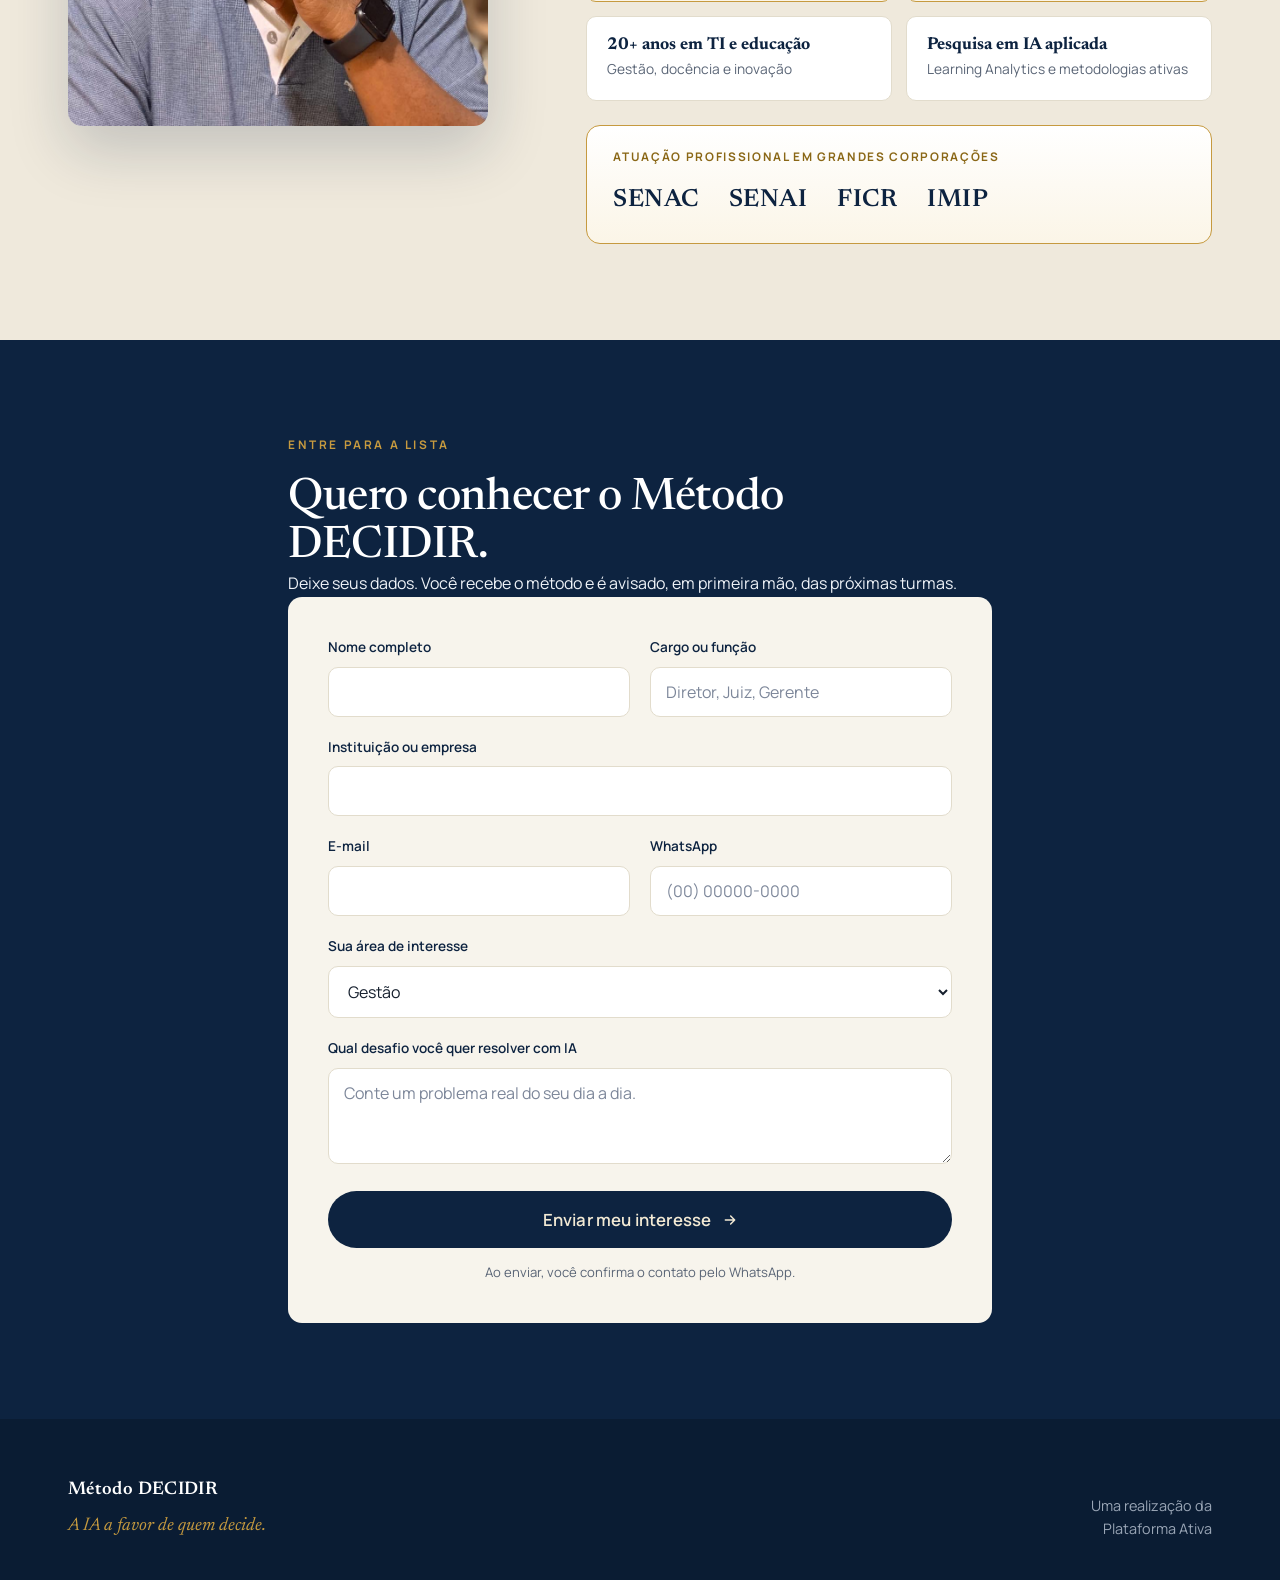
==== commit fec6bdbf: "Home vira pagina de metodo (gatilho A + trilhas + facilitador); evento movido para turma-22-agosto.h" ====
--- a/index.html
+++ b/index.html
@@ -4,7 +4,7 @@
 <meta charset="UTF-8">
 <meta name="viewport" content="width=device-width, initial-scale=1.0">
 <title>Método DECIDIR — A IA a favor de quem decide</title>
-<meta name="description" content="Imersão presencial em produtividade e assertividade com IA, para gestores, líderes e operadores do Direito. Turma por convite.">
+<meta name="description" content="O Método DECIDIR transforma gestores e líderes em usuários avançados de inteligência artificial. Conheça a metodologia e as trilhas por área.">
 <link rel="preconnect" href="https://fonts.googleapis.com">
 <link rel="preconnect" href="https://fonts.gstatic.com" crossorigin>
 <link href="https://fonts.googleapis.com/css2?family=Newsreader:ital,opsz,wght@0,6..72,400;0,6..72,500;0,6..72,600;1,6..72,400&family=Manrope:wght@400;500;600;700&display=swap" rel="stylesheet">
@@ -17,12 +17,11 @@
   <div class="wrap nav-inner">
     <div class="brand">Método <b>DECIDIR</b></div>
     <div class="nav-links">
+      <a href="#metodo">O método</a>
+      <a href="#trilhas">Trilhas</a>
       <a href="#facilitador">Formador</a>
-      <a href="#metodo">O método</a>
-      <a href="#modulos">Módulos</a>
-      <a href="#planos">Planos</a>
-    </div>
-    <a href="#interesse" class="btn nav-cta">Quero minha vaga</a>
+    </div>
+    <a href="#interesse" class="btn nav-cta">Quero fazer parte</a>
   </div>
 </nav>
 
@@ -30,115 +29,103 @@
 <header class="hero">
   <div class="wrap hero-grid">
     <div class="hero-copy reveal">
-      <div class="eyebrow"><span class="dot"></span> Turma por convite &nbsp;·&nbsp; Vagas limitadas</div>
-      <h1>A IA a favor de <em>quem decide.</em></h1>
-      <p class="lede">Uma imersão em que gestores e líderes ganham produtividade e decidem com mais segurança usando o Claude.</p>
+      <div class="eyebrow"><span class="dot"></span> O método para quem decide</div>
+      <h1>A IA já sentou à mesa de <em>quem decide.</em> A seu favor, ou contra?</h1>
+      <p class="lede">O Método DECIDIR transforma gestores e líderes em usuários avançados de inteligência artificial. Para decidir com mais rapidez, segurança e vantagem, todos os dias.</p>
       <div class="hero-cta">
-        <a href="#interesse" class="btn btn-primary">Quero minha vaga
-          <svg viewBox="0 0 24 24" fill="none" stroke="currentColor" stroke-width="2.2" stroke-linecap="round" stroke-linejoin="round"><path d="M5 12h14M13 6l6 6-6 6"/></svg>
-        </a>
-        <a href="#metodo" class="btn btn-ghost-dark" style="color:var(--navy);border-color:var(--line)">Ver a metodologia</a>
+        <a href="#interesse" class="btn btn-primary">Quero fazer parte
+          <svg viewBox="0 0 24 24" fill="none" stroke="currentColor" stroke-width="2.2" stroke-linecap="round" stroke-linejoin="round"><path d="M5 12h14M13 6l6 6-6 6"/></svg>
+        </a>
+        <a href="#metodo" class="btn btn-ghost-dark" style="color:var(--navy);border-color:var(--line)">Conhecer o método</a>
       </div>
     </div>
     <figure class="hero-figure reveal">
-      <img src="imagens-local/WhatsApp%20Image%202026-07-24%20at%2010.11.54.jpeg" alt="Sala de reuniões do Bistrô Cabus preparada para a formação">
-      <figcaption>Sala de reuniões reservada, no Bistrô Cabus.</figcaption>
+      <img src="imagens-local/WhatsApp%20Image%202026-07-24%20at%2010.11.54.jpeg" alt="Gestores em ambiente de trabalho decidindo com apoio de IA">
+      <figcaption>A IA a favor de quem decide.</figcaption>
     </figure>
   </div>
 </header>
 
-<!-- STATS -->
-<section class="stats" style="padding:0">
-  <div class="wrap">
-    <div class="stats-grid">
-      <div class="stat reveal"><div class="n">4h</div><div class="l">Formação + almoço</div></div>
-      <div class="stat reveal"><div class="n">7</div><div class="l">Passos do método</div></div>
-      <div class="stat reveal"><div class="n">10</div><div class="l">Vagas por turma</div></div>
-      <div class="stat reveal"><div class="n">Certificado</div><div class="l">de conclusão</div></div>
-    </div>
-  </div>
-</section>
-
-<!-- AGENDA / DATA -->
-<section class="agenda" id="data">
-  <div class="wrap">
-    <div class="lead-head reveal">
-      <div class="eyebrow">Próxima turma</div>
-      <h2>Imersão Tecnológica e Gastronômica.</h2>
-      <p>Uma tarde para aprender IA na prática, começando por um almoço de alta gastronomia.</p>
-    </div>
-    <div class="agenda-grid">
-      <div class="agenda-when reveal">
-        <div class="agenda-date">
-          <span class="d-day">22</span>
-          <span class="d-mon">ago</span>
-        </div>
-        <div class="agenda-info">
-          <div class="agenda-dow">Sábado</div>
-          <ul class="agenda-timeline">
-            <li><span class="t">11h30 às 12h59</span><span class="e">Almoço no Bistrô Cabus</span></li>
-            <li><span class="t">13h00 às 17h00</span><span class="e">Formação, Método DECIDIR</span></li>
-          </ul>
-          <p class="agenda-note">Almoço incluso: até R$ 50,00 revertidos em consumo no Bistrô Cabus. Bebidas e sobremesa à parte.</p>
-        </div>
-      </div>
-      <div class="agenda-where reveal">
-        <img class="agenda-logo" loading="lazy" src="bistro-cabus-logo.jpg" alt="Bistrô Cabus">
-        <div class="agenda-local">
-          <b>Bistrô Cabus</b>
-          <span>Cozinha autoral do Chef Roberto Silva. Alta gastronomia em Candeias.</span>
-          <span class="addr">Rua José Braz Moscow, 5327. Candeias, Jaboatão dos Guararapes/PE.</span>
-        </div>
-      </div>
-    </div>
-  </div>
-</section>
-
-<!-- AUDIENCE -->
+<!-- POR QUE AGORA -->
 <section class="audience">
   <div class="wrap">
     <div class="lead-head reveal">
-      <div class="eyebrow">Para quem é</div>
-      <h2>Feito para quem decide todos os dias.</h2>
-      <p>Sem exigir conhecimento técnico. Se você lidera pessoas, processos ou decisões, esta imersão é para você.</p>
+      <div class="eyebrow">Por que agora</div>
+      <h2>Quem aprende a decidir com IA sai na frente. Quem espera, fica para trás.</h2>
+      <p>A inteligência artificial já mudou a forma de trabalhar de quem decide. A diferença não está em ter a ferramenta, e sim em ter um método para usá-la todos os dias. É exatamente isso que o DECIDIR entrega.</p>
     </div>
     <div class="chips reveal">
-      <span class="chip">Gestores</span>
-      <span class="chip">Líderes</span>
-      <span class="chip">Gerentes</span>
-      <span class="chip">Diretores</span>
-      <span class="chip">Juízes</span>
-      <span class="chip">Promotores</span>
-      <span class="chip">Defensores</span>
-    </div>
-  </div>
-</section>
-
-<!-- FACILITADOR -->
-<section class="fac" id="facilitador">
-  <div class="wrap fac-grid">
-    <figure class="fac-portrait reveal">
-      <img loading="lazy" src="facilitador.jpg" alt="Prof. Dário Nascimento, facilitador da imersão">
-    </figure>
-    <div class="reveal">
-      <h2>Quem conduz a imersão</h2>
-      <div class="name">Prof. Dário Nascimento</div>
-      <div class="role">CEO da Plataforma Ativa. Coordenador de cursos de Tecnologia.</div>
-      <p class="bio">Une mais de duas décadas em tecnologia e gestão educacional a uma base acadêmica sólida em inteligência artificial. Traduz o que há de mais atual em IA para a rotina de quem decide, sempre com foco em prática e resultado.</p>
-      <div class="fac-creds">
-        <div class="cred hi"><b>Mestre em Tecnologia e Gestão em EaD</b><span>Universidade Federal Rural de Pernambuco (UFRPE)</span></div>
-        <div class="cred hi"><b>Especialista em Inteligência Artificial</b><span>Pós-graduação, 480 horas</span></div>
-        <div class="cred"><b>20+ anos em TI e educação</b><span>Gestão, docência e inovação</span></div>
-        <div class="cred"><b>Pesquisa em IA aplicada</b><span>Learning Analytics e metodologias ativas</span></div>
-      </div>
-      <div class="fac-corp">
-        <span class="fac-corp-label">Atuação profissional em grandes corporações</span>
-        <div class="fac-corp-names">
-          <span>SENAC</span>
-          <span>SENAI</span>
-          <span>FICR</span>
-          <span>IMIP</span>
-        </div>
+      <span class="chip">Menos tempo perdido</span>
+      <span class="chip">Decisões mais seguras</span>
+      <span class="chip">Vantagem real</span>
+      <span class="chip">Sem conhecimento técnico</span>
+    </div>
+  </div>
+</section>
+
+<!-- METHOD -->
+<section class="method on-dark" id="metodo">
+  <div class="wrap">
+    <div class="lead-head reveal">
+      <div class="eyebrow">A metodologia</div>
+      <h2>DECIDIR: do "por onde começo" ao "uso todo dia".</h2>
+      <p>Sete passos que levam você da rotina sobrecarregada às decisões mais rápidas e assertivas com IA.</p>
+    </div>
+    <div class="steps">
+      <div class="step feat reveal"><div class="glyph">D</div><div><h3>Diagnóstico</h3><p>Mapeie sua rotina e descubra onde a IA gera mais valor. A pergunta que abre tudo: onde eu perco tempo hoje?</p></div></div>
+      <div class="step reveal"><div class="glyph">E</div><div><h3>Estratégia</h3><p>Escolha os casos de uso prioritários e defina seu objetivo de produtividade.</p></div></div>
+      <div class="step reveal"><div class="glyph">C</div><div><h3>Comando</h3><p>Domine o Claude: dê contexto, escreva bons comandos e obtenha respostas assertivas.</p></div></div>
+      <div class="step reveal"><div class="glyph">I</div><div><h3>Integração</h3><p>Encaixe a IA no fluxo real de trabalho: e-mails, documentos, reuniões e despachos.</p></div></div>
+      <div class="step reveal"><div class="glyph">D</div><div><h3>Delegação</h3><p>Automatize e delegue tarefas repetitivas. Libere tempo para o que só você pode fazer.</p></div></div>
+      <div class="step reveal"><div class="glyph">I</div><div><h3>Inteligência</h3><p>Analise dados, documentos e cenários com IA para decidir com mais segurança.</p></div></div>
+      <div class="step feat reveal"><div class="glyph">R</div><div><h3>Resultado</h3><p>Meça o ganho e monte seu plano de aplicação. Você sai com entregáveis prontos.</p></div></div>
+    </div>
+  </div>
+</section>
+
+<!-- TRILHAS -->
+<section class="mods" id="trilhas">
+  <div class="wrap">
+    <div class="lead-head reveal">
+      <h2>O método, aplicado à sua área.</h2>
+      <p>O DECIDIR se aprofunda na realidade de cada área de atuação. Escolha a sua.</p>
+    </div>
+    <div class="mod-grid">
+      <div class="mod reveal">
+        <span class="m-tag">Trilha DECIDIR</span>
+        <h4>DECIDIR na Educação</h4>
+        <p>Da preparação de aula à gestão acadêmica: IA que devolve tempo ao educador.</p>
+        <div class="m-who">Para coordenadores, professores e equipes de EaD.</div>
+        <a href="educacao.html" class="m-more">Saiba mais
+          <svg viewBox="0 0 24 24" fill="none" stroke="currentColor" stroke-width="2.2" stroke-linecap="round" stroke-linejoin="round"><path d="M5 12h14M13 6l6 6-6 6"/></svg>
+        </a>
+      </div>
+      <div class="mod reveal">
+        <span class="m-tag">Trilha DECIDIR</span>
+        <h4>DECIDIR na Gestão</h4>
+        <p>Menos operação, mais decisão: IA no fluxo de quem lidera pessoas e resultados.</p>
+        <div class="m-who">Para gestores, gerentes e diretores.</div>
+        <a href="gestao.html" class="m-more">Saiba mais
+          <svg viewBox="0 0 24 24" fill="none" stroke="currentColor" stroke-width="2.2" stroke-linecap="round" stroke-linejoin="round"><path d="M5 12h14M13 6l6 6-6 6"/></svg>
+        </a>
+      </div>
+      <div class="mod reveal">
+        <span class="m-tag">Trilha DECIDIR</span>
+        <h4>DECIDIR no Direito</h4>
+        <p>Poder Judiciário e Advocacia: produtividade com rigor, ética e verificação.</p>
+        <div class="m-who">Para juízes, promotores, defensores e advogados.</div>
+        <a href="direito.html" class="m-more">Saiba mais
+          <svg viewBox="0 0 24 24" fill="none" stroke="currentColor" stroke-width="2.2" stroke-linecap="round" stroke-linejoin="round"><path d="M5 12h14M13 6l6 6-6 6"/></svg>
+        </a>
+      </div>
+      <div class="mod reveal">
+        <span class="m-tag">Trilha DECIDIR</span>
+        <h4>DECIDIR em TIC</h4>
+        <p>Tecnologia da Informação e Comunicação: da documentação à automação.</p>
+        <div class="m-who">Para coordenadores e equipes de TI.</div>
+        <a href="tic.html" class="m-more">Saiba mais
+          <svg viewBox="0 0 24 24" fill="none" stroke="currentColor" stroke-width="2.2" stroke-linecap="round" stroke-linejoin="round"><path d="M5 12h14M13 6l6 6-6 6"/></svg>
+        </a>
       </div>
     </div>
   </div>
@@ -161,289 +148,31 @@
   </div>
 </section>
 
-<!-- METHOD -->
-<section class="method on-dark" id="metodo">
-  <div class="wrap">
-    <div class="lead-head reveal">
-      <div class="eyebrow">A metodologia</div>
-      <h2>DECIDIR: do "por onde começo" ao "uso todo dia".</h2>
-      <p>Sete passos que levam você da rotina sobrecarregada às decisões mais rápidas e assertivas com IA.</p>
-    </div>
-    <div class="steps">
-      <div class="step feat reveal"><div class="glyph">D</div><div><h3>Diagnóstico</h3><p>Mapeie sua rotina e descubra onde a IA gera mais valor. A pergunta que abre tudo: onde eu perco tempo hoje?</p></div></div>
-      <div class="step reveal"><div class="glyph">E</div><div><h3>Estratégia</h3><p>Escolha os casos de uso prioritários e defina seu objetivo de produtividade.</p></div></div>
-      <div class="step reveal"><div class="glyph">C</div><div><h3>Comando</h3><p>Domine o Claude: dê contexto, escreva bons comandos e obtenha respostas assertivas.</p></div></div>
-      <div class="step reveal"><div class="glyph">I</div><div><h3>Integração</h3><p>Encaixe a IA no fluxo real de trabalho: e-mails, documentos, reuniões e despachos.</p></div></div>
-      <div class="step reveal"><div class="glyph">D</div><div><h3>Delegação</h3><p>Automatize e delegue tarefas repetitivas. Libere tempo para o que só você pode fazer.</p></div></div>
-      <div class="step reveal"><div class="glyph">I</div><div><h3>Inteligência</h3><p>Analise dados, documentos e cenários com IA para decidir com mais segurança.</p></div></div>
-      <div class="step feat reveal"><div class="glyph">R</div><div><h3>Resultado</h3><p>Meça o ganho, monte seu plano de aplicação e saia da imersão com entregáveis prontos.</p></div></div>
-    </div>
-  </div>
-</section>
-
-<!-- SITUACOES -->
-<section class="situacoes" id="situacoes">
-  <div class="wrap">
-    <div class="lead-head reveal">
-      <h2>Situações que a imersão resolve.</h2>
-      <p>Dores comuns de quem já usa (ou tentou usar) IA no dia a dia — e o que você sai sabendo fazer.</p>
-    </div>
-
-    <div class="sit-group">
-      <p class="sit-group-label">No Claude (chat)</p>
-      <div class="sit-grid">
-        <div class="sit-card reveal">
-          <div class="q">"Pede uma coisa, a IA entrega outra?"</div>
-          <div class="a"><b>Na imersão:</b> você aprende a criar e aplicar prompts que geram a resposta certa de primeira.</div>
-        </div>
-        <div class="sit-card reveal">
-          <div class="q">"Reexplica o mesmo contexto toda conversa?"</div>
-          <div class="a"><b>Na imersão:</b> você aprende a criar Projetos que guardam esse contexto para sempre.</div>
-        </div>
-        <div class="sit-card reveal">
-          <div class="q">"Resposta certa, mas em texto corrido pra formatar depois?"</div>
-          <div class="a"><b>Na imersão:</b> você aprende a gerar relatórios e documentos prontos, direto do chat.</div>
-        </div>
-      </div>
-    </div>
-
-    <div class="sit-group">
-      <p class="sit-group-label">No Cowork</p>
-      <div class="sit-grid sit-grid-2col">
-        <div class="sit-card reveal">
-          <div class="q">"Cada um da equipe usa IA do seu próprio jeito?"</div>
-          <div class="a"><b>Na imersão:</b> você conhece o Cowork, onde a equipe toda trabalha com os mesmos fluxos.</div>
-        </div>
-        <div class="sit-card reveal">
-          <div class="q">"Copia informação do e-mail ou da agenda pra colar na IA?"</div>
-          <div class="a"><b>Na imersão:</b> você aprende a conectar suas ferramentas direto na IA, sem copiar e colar nada.</div>
-        </div>
-        <div class="sit-card reveal">
-          <div class="q">"Acha o jeito certo de pedir algo e esquece na próxima vez?"</div>
-          <div class="a"><b>Na imersão:</b> você aprende a criar skills, instruções salvas e prontas para usar sempre que precisar.</div>
-        </div>
-        <div class="sit-card reveal">
-          <div class="q">"Uma tarefa chata se repete toda semana e consome seu tempo?"</div>
-          <div class="a"><b>Na imersão:</b> você aprende a automatizar essa rotina para que ela aconteça sozinha.</div>
-        </div>
-      </div>
-    </div>
-
-    <div class="sit-group">
-      <p class="sit-group-label">No Claude Code</p>
-      <div class="sit-grid">
-        <div class="sit-card reveal">
-          <div class="q">"Uma pasta cheia de planilhas e documentos bagunçados, sem tempo de organizar?"</div>
-          <div class="a"><b>Na imersão:</b> você aprende a transformar tudo isso num relatório único, sem escrever código.</div>
-        </div>
-        <div class="sit-card reveal">
-          <div class="q">"Cada pessoa da equipe escreve um documento de um jeito diferente?"</div>
-          <div class="a"><b>Na imersão:</b> você aprende a criar um modelo fixo que a IA segue sempre.</div>
-        </div>
-        <div class="sit-card reveal">
-          <div class="q">"Uma pilha de processos ou documentos e só o fim de semana pra dar conta?"</div>
-          <div class="a"><b>Na imersão:</b> você aprende a colocar a IA para processar tudo em lote, enquanto você cuida de outra coisa.</div>
-        </div>
-      </div>
-    </div>
-  </div>
-</section>
-
-<!-- MODULOS -->
-<section class="mods" id="modulos">
-  <div class="wrap">
-    <div class="lead-head reveal">
-      <h2>A formação em módulos de 4 horas.</h2>
-      <p>Todos começam pelo DECIDIR Base. Depois, cada um aprofunda na trilha da sua área de atuação.</p>
-    </div>
-
-    <div class="mod-base reveal">
-      <span class="step-tag">Comece por aqui</span>
-      <h3>DECIDIR Base</h3>
-      <p>A fundação do método, comum a todos. Em 4 horas você domina o essencial de decidir com IA e sai pronto para escolher sua trilha.</p>
-      <div class="base-meta">
-        <span class="pill gold">4 horas</span>
-        <span class="pill">Pré-requisito de todas as trilhas</span>
-        <span class="pill">Sem conhecimento técnico</span>
-      </div>
-      <a href="base.html" class="m-more">Saiba mais
-        <svg viewBox="0 0 24 24" fill="none" stroke="currentColor" stroke-width="2.2" stroke-linecap="round" stroke-linejoin="round"><path d="M5 12h14M13 6l6 6-6 6"/></svg>
-      </a>
-    </div>
-
-    <p class="mod-trilhas-label reveal">Depois, escolha a sua trilha:</p>
-    <div class="mod-grid">
-      <div class="mod reveal">
-        <span class="m-tag">Trilha · 4h</span>
-        <h4>DECIDIR na Educação</h4>
-        <p>Da preparação de aula à gestão acadêmica: IA que devolve tempo ao educador.</p>
-        <div class="m-who">Para coordenadores, professores e equipes de EaD.</div>
-        <a href="educacao.html" class="m-more">Saiba mais
-          <svg viewBox="0 0 24 24" fill="none" stroke="currentColor" stroke-width="2.2" stroke-linecap="round" stroke-linejoin="round"><path d="M5 12h14M13 6l6 6-6 6"/></svg>
-        </a>
-      </div>
-      <div class="mod reveal">
-        <span class="m-tag">Trilha · 4h</span>
-        <h4>DECIDIR na Gestão</h4>
-        <p>Menos operação, mais decisão: IA no fluxo de quem lidera pessoas e resultados.</p>
-        <div class="m-who">Para gestores, gerentes e diretores.</div>
-        <a href="gestao.html" class="m-more">Saiba mais
-          <svg viewBox="0 0 24 24" fill="none" stroke="currentColor" stroke-width="2.2" stroke-linecap="round" stroke-linejoin="round"><path d="M5 12h14M13 6l6 6-6 6"/></svg>
-        </a>
-      </div>
-      <div class="mod reveal">
-        <span class="m-tag">Trilha · 4h</span>
-        <h4>DECIDIR no Direito</h4>
-        <p>Poder Judiciário e Advocacia: produtividade com rigor, ética e verificação.</p>
-        <div class="m-who">Para juízes, promotores, defensores e advogados.</div>
-        <a href="direito.html" class="m-more">Saiba mais
-          <svg viewBox="0 0 24 24" fill="none" stroke="currentColor" stroke-width="2.2" stroke-linecap="round" stroke-linejoin="round"><path d="M5 12h14M13 6l6 6-6 6"/></svg>
-        </a>
-      </div>
-      <div class="mod reveal">
-        <span class="m-tag">Trilha · 4h</span>
-        <h4>DECIDIR em TIC</h4>
-        <p>Tecnologia da Informação e Comunicação: da documentação à automação.</p>
-        <div class="m-who">Para coordenadores e equipes de TI.</div>
-        <a href="tic.html" class="m-more">Saiba mais
-          <svg viewBox="0 0 24 24" fill="none" stroke="currentColor" stroke-width="2.2" stroke-linecap="round" stroke-linejoin="round"><path d="M5 12h14M13 6l6 6-6 6"/></svg>
-        </a>
-      </div>
-    </div>
-  </div>
-</section>
-
-<!-- EXPERIENCE -->
-<section class="exp">
-  <div class="wrap exp-grid">
-    <figure class="exp-figure reveal">
-      <img loading="lazy" src="imagens-local/WhatsApp%20Image%202026-07-24%20at%2010.05.28.jpeg" alt="Ambiente do Bistrô Cabus montado para treinamento">
+<!-- FACILITADOR -->
+<section class="fac" id="facilitador">
+  <div class="wrap fac-grid">
+    <figure class="fac-portrait reveal">
+      <img loading="lazy" src="facilitador.jpg" alt="Prof. Dário Nascimento, criador do Método DECIDIR">
     </figure>
     <div class="reveal">
-      <div class="eyebrow">A experiência</div>
-      <h2 style="font-size:clamp(1.9rem,3.6vw,2.7rem);color:var(--navy)">Formação inteira pensada para o seu melhor rendimento.</h2>
-      <ul class="incl">
-        <li><span class="ck">✓</span><div><b>Certificado de conclusão</b><span>Comprovação da formação para o seu portfólio.</span></div></li>
-        <li><span class="ck">✓</span><div><b>Almoço executivo incluso</b><span>Servido no restaurante do Bistrô Cabus.</span></div></li>
-        <li><span class="ck">✓</span><div><b>Turmas de até 10 pessoas</b><span>Atenção próxima e troca real entre pares.</span></div></li>
-        <li><span class="ck">✓</span><div><b>Ambiente climatizado e reservado</b><span>Sala sofisticada, sem interrupções.</span></div></li>
-        <li><span class="ck">✓</span><div><b>Comunidade exclusiva de decisores</b><span>Rede para continuar trocando depois da imersão.</span></div></li>
-      </ul>
-    </div>
-  </div>
-</section>
-
-<!-- PRE-REQUISITOS -->
-<section class="prereq on-dark" id="prerequisitos">
-  <div class="wrap">
-    <div class="lead-head reveal">
-      <h2>O que você precisa para participar</h2>
-      <p>Requisitos simples para você aproveitar a formação ao máximo.</p>
-    </div>
-    <div class="prereq-grid">
-      <div class="prereq-item reveal">
-        <span class="num">1</span>
-        <b>Perfil de decisor</b>
-        <p>Gestor ou tomador de decisão gerencial ou processual.</p>
-      </div>
-      <div class="prereq-item reveal">
-        <span class="num">2</span>
-        <b>Notebook ou MacBook</b>
-        <p>Equipamento próprio para realizar as práticas.</p>
-      </div>
-      <div class="prereq-item reveal">
-        <span class="num">3</span>
-        <b>Licença do Claude</b>
-        <p>Pode ser adquirida no próprio dia da formação.</p>
-      </div>
-      <div class="prereq-item reveal">
-        <span class="num">4</span>
-        <b>Vontade de evoluir</b>
-        <p>Disposição para mudar e otimizar suas atividades com IA.</p>
-      </div>
-    </div>
-  </div>
-</section>
-
-<!-- FAQ -->
-<section class="faq" id="faq">
-  <div class="wrap">
-    <div class="lead-head reveal">
-      <h2>Perguntas frequentes</h2>
-      <p>As dúvidas mais comuns sobre a formação. Não encontrou a sua? Fale no WhatsApp.</p>
-    </div>
-    <div class="faq-list">
-      <details class="faq-item reveal"><summary>Preciso saber programar ou ter conhecimento técnico?</summary><div class="faq-a">Não. A formação é feita para quem decide, sem exigir conhecimento técnico. Você aprende na prática, do zero.</div></details>
-      <details class="faq-item reveal"><summary>O que preciso levar para a imersão?</summary><div class="faq-a">Seu notebook ou MacBook para realizar as práticas. O ambiente, o material de apoio e o certificado ficam por nossa conta.</div></details>
-      <details class="faq-item reveal"><summary>Preciso ter uma licença do Claude?</summary><div class="faq-a">Sim. Se você ainda não tiver, ela pode ser adquirida no próprio dia da formação.</div></details>
-      <details class="faq-item reveal"><summary>Qual a diferença entre o DECIDIR Base e as trilhas?</summary><div class="faq-a">O DECIDIR Base é a fundação do método e pré-requisito de todos. As trilhas aprofundam na sua área: Educação, Gestão, Direito ou TIC.</div></details>
-      <details class="faq-item reveal"><summary>Posso fazer uma trilha sem o DECIDIR Base?</summary><div class="faq-a">Não. O Base é pré-requisito das trilhas, porque nivela todos os participantes no essencial antes de aprofundar.</div></details>
-      <details class="faq-item reveal"><summary>Quanto tempo dura a formação?</summary><div class="faq-a">Cada módulo tem 4 horas. O DECIDIR Base mais uma trilha formam a formação completa de 8 horas (um dia).</div></details>
-      <details class="faq-item reveal"><summary>É presencial? Onde acontece?</summary><div class="faq-a">Sim, é presencial, no Bistrô Cabus, em Recife, com turmas reduzidas de até 10 pessoas.</div></details>
-      <details class="faq-item reveal"><summary>Recebo certificado?</summary><div class="faq-a">Sim, você recebe certificado de conclusão por módulo realizado.</div></details>
-      <details class="faq-item reveal"><summary>Como funciona o plano com mentoria?</summary><div class="faq-a">Além da formação (Base mais trilha), você tem 2 mentorias individuais para analisar e resolver um problema real seu com IA.</div></details>
-      <details class="faq-item reveal"><summary>Como garanto a minha vaga?</summary><div class="faq-a">Preencha o "Demonstre seu interesse" aqui no site ou fale pelo WhatsApp. As primeiras turmas são por convite e com vagas limitadas.</div></details>
-    </div>
-  </div>
-</section>
-
-<!-- PLANS -->
-<section class="plans" id="planos">
-  <div class="wrap">
-    <div class="lead-head reveal">
-      <div class="eyebrow">Investimento</div>
-      <h2>Escolha como participar.</h2>
-      <p>Comece pela Base, avance na sua trilha, ou vá completo com mentoria individual.</p>
-    </div>
-    <div class="plan-grid">
-      <div class="plan reveal">
-        <h3>DECIDIR Base</h3>
-        <div class="price">R$ 299</div>
-        <div class="per">por participante</div>
-        <ul>
-          <li>4 horas presenciais</li>
-          <li>Certificado de conclusão</li>
-          <li>Prática guiada, mão na massa</li>
-          <li>Porta de entrada para as trilhas</li>
-        </ul>
-        <a href="#interesse" class="btn">Quero minha vaga</a>
-      </div>
-      <div class="plan reveal">
-        <h3>Trilha Focada</h3>
-        <div class="price">R$ 349</div>
-        <div class="per">por trilha · 4h + certificado</div>
-        <ul>
-          <li>Educação, Gestão, Direito ou TIC</li>
-          <li>4 horas aplicadas à sua área</li>
-          <li>Certificado e entregável real</li>
-          <li class="off">Requer o DECIDIR Base</li>
-        </ul>
-        <a href="#interesse" class="btn">Quero minha vaga</a>
-      </div>
-      <div class="plan reveal">
-        <h3>Base + Trilha</h3>
-        <div class="price">R$ 499</div>
-        <div class="per">formação completa · 8h</div>
-        <ul>
-          <li>DECIDIR Base (4h)</li>
-          <li>1 trilha à sua escolha (4h)</li>
-          <li>Dois certificados</li>
-          <li>Comunidade exclusiva</li>
-        </ul>
-        <a href="#interesse" class="btn">Quero minha vaga</a>
-      </div>
-      <div class="plan featured reveal">
-        <div class="flag">Mais completo</div>
-        <h3>Base + Trilha + Mentoria</h3>
-        <div class="price">R$ 649</div>
-        <div class="per">o pacote completo</div>
-        <ul>
-          <li>Tudo do Base + Trilha</li>
-          <li>2 mentorias individuais</li>
-          <li>Análise de um problema real seu</li>
-          <li>Certificado e comunidade</li>
-        </ul>
-        <a href="#interesse" class="btn">Quero minha vaga</a>
+      <h2>Quem está por trás do método</h2>
+      <div class="name">Prof. Dário Nascimento</div>
+      <div class="role">CEO da Plataforma Ativa. Coordenador de cursos de Tecnologia.</div>
+      <p class="bio">Une mais de duas décadas em tecnologia e gestão educacional a uma base acadêmica sólida em inteligência artificial. Traduz o que há de mais atual em IA para a rotina de quem decide, sempre com foco em prática e resultado.</p>
+      <div class="fac-creds">
+        <div class="cred hi"><b>Mestre em Tecnologia e Gestão em EaD</b><span>Universidade Federal Rural de Pernambuco (UFRPE)</span></div>
+        <div class="cred hi"><b>Especialista em Inteligência Artificial</b><span>Pós-graduação, 480 horas</span></div>
+        <div class="cred"><b>20+ anos em TI e educação</b><span>Gestão, docência e inovação</span></div>
+        <div class="cred"><b>Pesquisa em IA aplicada</b><span>Learning Analytics e metodologias ativas</span></div>
+      </div>
+      <div class="fac-corp">
+        <span class="fac-corp-label">Atuação profissional em grandes corporações</span>
+        <div class="fac-corp-names">
+          <span>SENAC</span>
+          <span>SENAI</span>
+          <span>FICR</span>
+          <span>IMIP</span>
+        </div>
       </div>
     </div>
   </div>
@@ -453,9 +182,9 @@
 <section class="interest on-dark" id="interesse">
   <div class="wrap form-shell">
     <div class="reveal">
-      <div class="eyebrow">Vagas por convite</div>
-      <h2>Demonstre seu interesse.</h2>
-      <p>Preencha os dados abaixo. Entraremos em contato para confirmar sua vaga na próxima turma.</p>
+      <div class="eyebrow">Entre para a lista</div>
+      <h2>Quero conhecer o Método DECIDIR.</h2>
+      <p>Deixe seus dados. Você recebe o método e é avisado, em primeira mão, das próximas turmas.</p>
     </div>
     <form id="interestForm" class="reveal">
       <div class="grid2">
@@ -483,12 +212,12 @@
         </div>
       </div>
       <div class="field">
-        <label for="plano">Qual plano te interessa</label>
+        <label for="plano">Sua área de interesse</label>
         <select id="plano" name="plano">
-          <option>DECIDIR Base (R$ 299)</option>
-          <option>Trilha Focada (R$ 349)</option>
-          <option>Base + Trilha (R$ 499)</option>
-          <option>Base + Trilha + Mentoria (R$ 649)</option>
+          <option>Gestão</option>
+          <option>Educação</option>
+          <option>Direito (Judiciário e Advocacia)</option>
+          <option>TIC (Tecnologia da Informação)</option>
           <option>Ainda estou decidindo</option>
         </select>
       </div>
@@ -504,32 +233,6 @@
       </div>
       <div class="success" id="successMsg">Obrigado. Seu interesse foi registrado e vamos falar com você em breve.</div>
     </form>
-  </div>
-</section>
-
-<!-- LOCALIZACAO -->
-<section class="local" id="local">
-  <div class="wrap">
-    <div class="lead-head reveal">
-      <h2>Onde acontece</h2>
-      <p>No Bistrô Cabus, bistrô contemporâneo de alta gastronomia em Candeias.</p>
-    </div>
-    <div class="local-grid">
-      <div class="local-info reveal">
-        <img class="local-logo" loading="lazy" src="bistro-cabus-logo.jpg" alt="Bistrô Cabus">
-        <div>
-          <b>Bistrô Cabus</b>
-          <span>Cozinha autoral do Chef Roberto Silva.</span>
-          <span class="addr">Rua José Braz Moscow, 5327. Candeias, Jaboatão dos Guararapes/PE.</span>
-        </div>
-        <a href="https://maps.app.goo.gl/M2gc9QAaARU9t5TM9" target="_blank" rel="noopener" class="btn btn-primary">Ver no Google Maps
-          <svg viewBox="0 0 24 24" fill="none" stroke="currentColor" stroke-width="2.2" stroke-linecap="round" stroke-linejoin="round"><path d="M5 12h14M13 6l6 6-6 6"/></svg>
-        </a>
-      </div>
-      <div class="local-map reveal">
-        <iframe title="Mapa do Bistrô Cabus" src="https://maps.google.com/maps?q=-8.2026097,-34.9208177&hl=pt-BR&z=17&output=embed" loading="lazy" referrerpolicy="no-referrer-when-downgrade"></iframe>
-      </div>
-    </div>
   </div>
 </section>
 
@@ -541,13 +244,13 @@
       <div class="slogan">A IA a favor de quem decide.</div>
     </div>
     <div class="venue">
-      Realização: Bistrô Cabus<br>
-      Coworking e Sala de Reuniões
+      Uma realização da<br>
+      Plataforma Ativa
     </div>
   </div>
 </footer>
 
-<a class="wa-fab" href="https://wa.me/558140401174?text=Ol%C3%A1!%20Tenho%20interesse%20na%20forma%C3%A7%C3%A3o%20M%C3%A9todo%20DECIDIR." target="_blank" rel="noopener" aria-label="Falar no WhatsApp sobre o Método DECIDIR">
+<a class="wa-fab" href="https://wa.me/558140401174?text=Ol%C3%A1!%20Tenho%20interesse%20no%20M%C3%A9todo%20DECIDIR." target="_blank" rel="noopener" aria-label="Falar no WhatsApp sobre o Método DECIDIR">
   <svg viewBox="0 0 24 24" aria-hidden="true"><path d="M17.472 14.382c-.297-.149-1.758-.867-2.03-.967-.273-.099-.471-.148-.67.15-.197.297-.767.966-.94 1.164-.173.199-.347.223-.644.075-.297-.15-1.255-.463-2.39-1.475-.883-.788-1.48-1.761-1.653-2.059-.173-.297-.018-.458.13-.606.134-.133.298-.347.446-.52.149-.174.198-.298.298-.497.099-.198.05-.371-.025-.52-.075-.149-.669-1.612-.916-2.207-.242-.579-.487-.5-.669-.51-.173-.008-.371-.01-.57-.01-.198 0-.52.074-.792.372-.272.297-1.04 1.016-1.04 2.479 0 1.462 1.065 2.875 1.213 3.074.149.198 2.096 3.2 5.077 4.487.709.306 1.262.489 1.694.625.712.227 1.36.195 1.871.118.571-.085 1.758-.719 2.006-1.413.248-.694.248-1.289.173-1.413-.074-.124-.272-.198-.57-.347m-5.421 7.403h-.004a9.87 9.87 0 01-5.031-1.378l-.361-.214-3.741.982.998-3.648-.235-.374a9.86 9.86 0 01-1.51-5.26c.001-5.45 4.436-9.884 9.888-9.884 2.64 0 5.122 1.03 6.988 2.898a9.825 9.825 0 012.893 6.994c-.003 5.45-4.437 9.885-9.885 9.885M20.52 3.449C18.24 1.245 15.24 0 12.045 0 5.463 0 .104 5.359.101 11.943c0 2.096.548 4.142 1.588 5.945L0 24l6.335-1.652a11.94 11.94 0 005.71 1.454h.005c6.582 0 11.941-5.359 11.944-11.943a11.86 11.86 0 00-3.495-8.41z"/></svg>
   <span class="wa-label">Falar no WhatsApp</span>
 </a>
@@ -556,7 +259,7 @@
   /* Endpoint do n8n que recebe o formulário (envia e-mail para contato@ + grava na planilha) */
   var INTERESSE_ENDPOINT = "https://n8n.plataformaativa.com.br/webhook/interesse-decidir";
 
-  /* Scroll reveal (IntersectionObserver, sem scroll listener) */
+  /* Scroll reveal */
   (function(){
     var reduce = window.matchMedia("(prefers-reduced-motion: reduce)").matches;
     var els = document.querySelectorAll(".reveal");
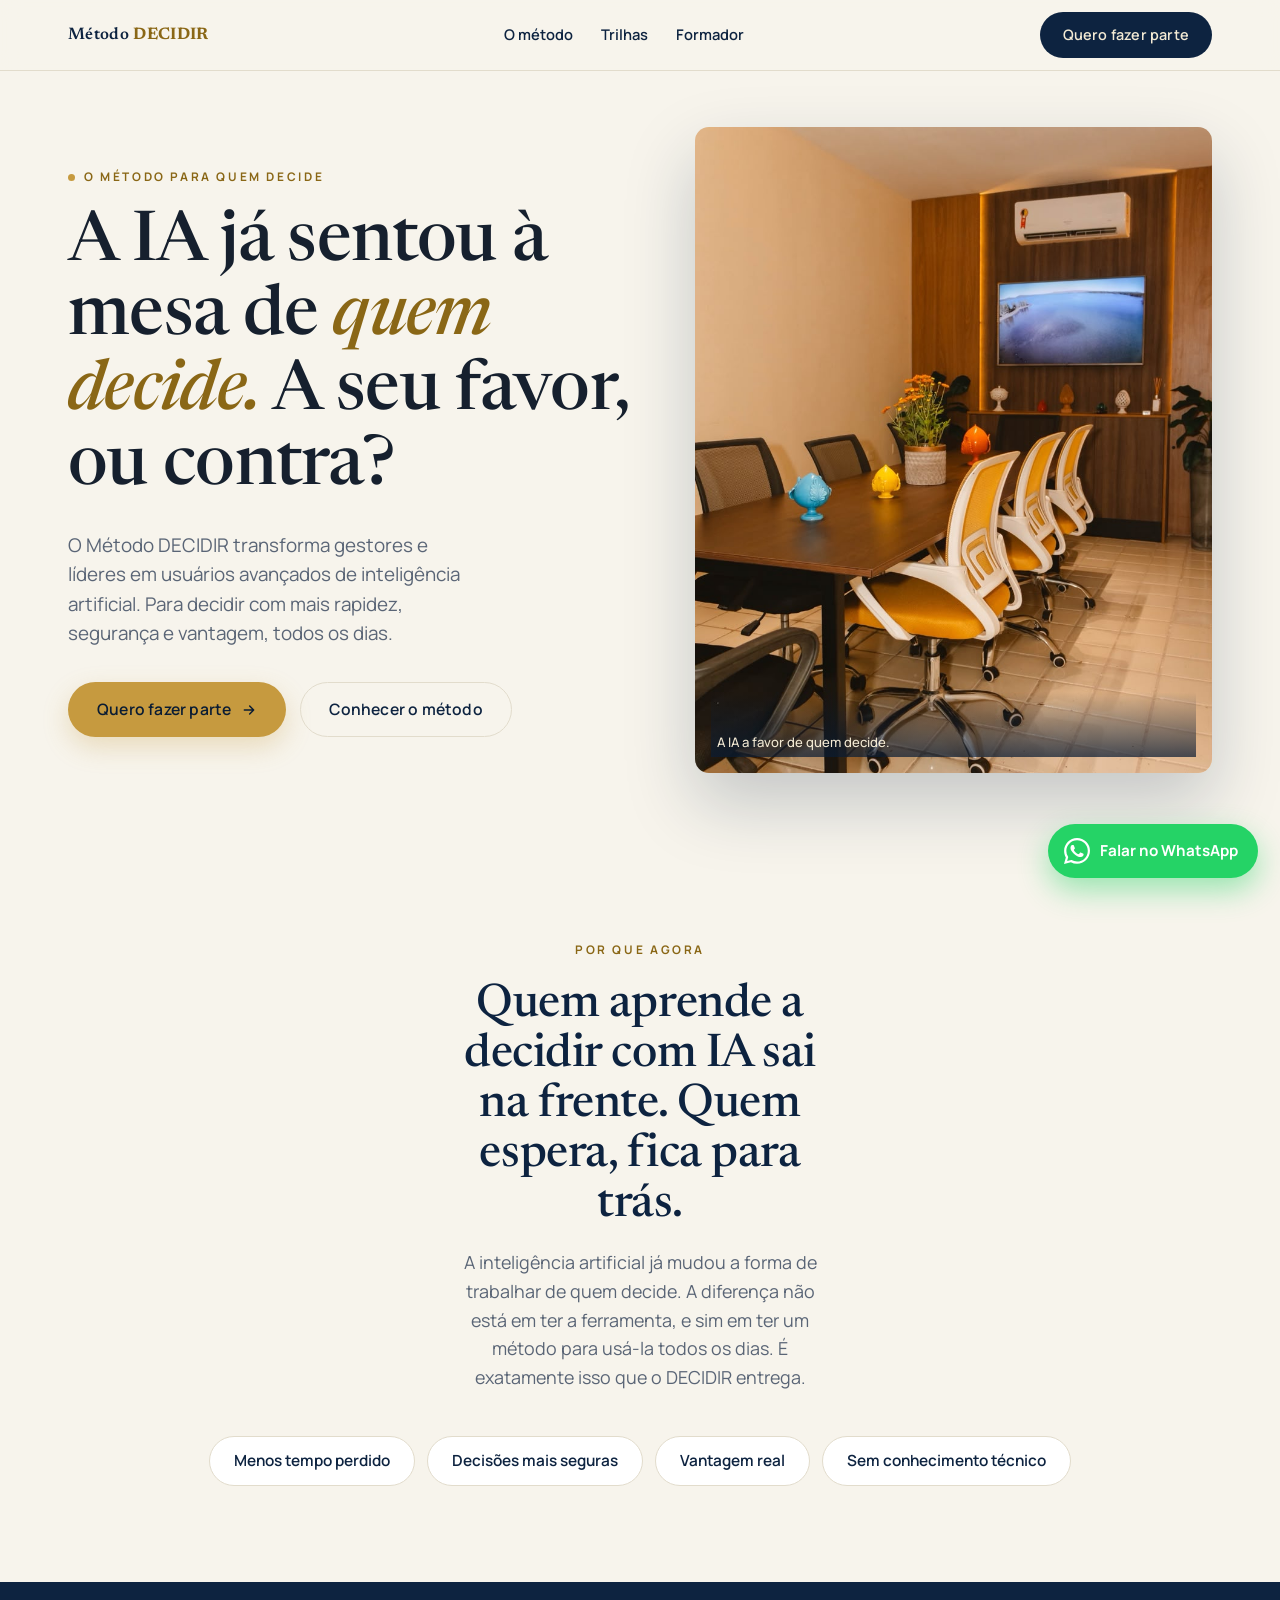
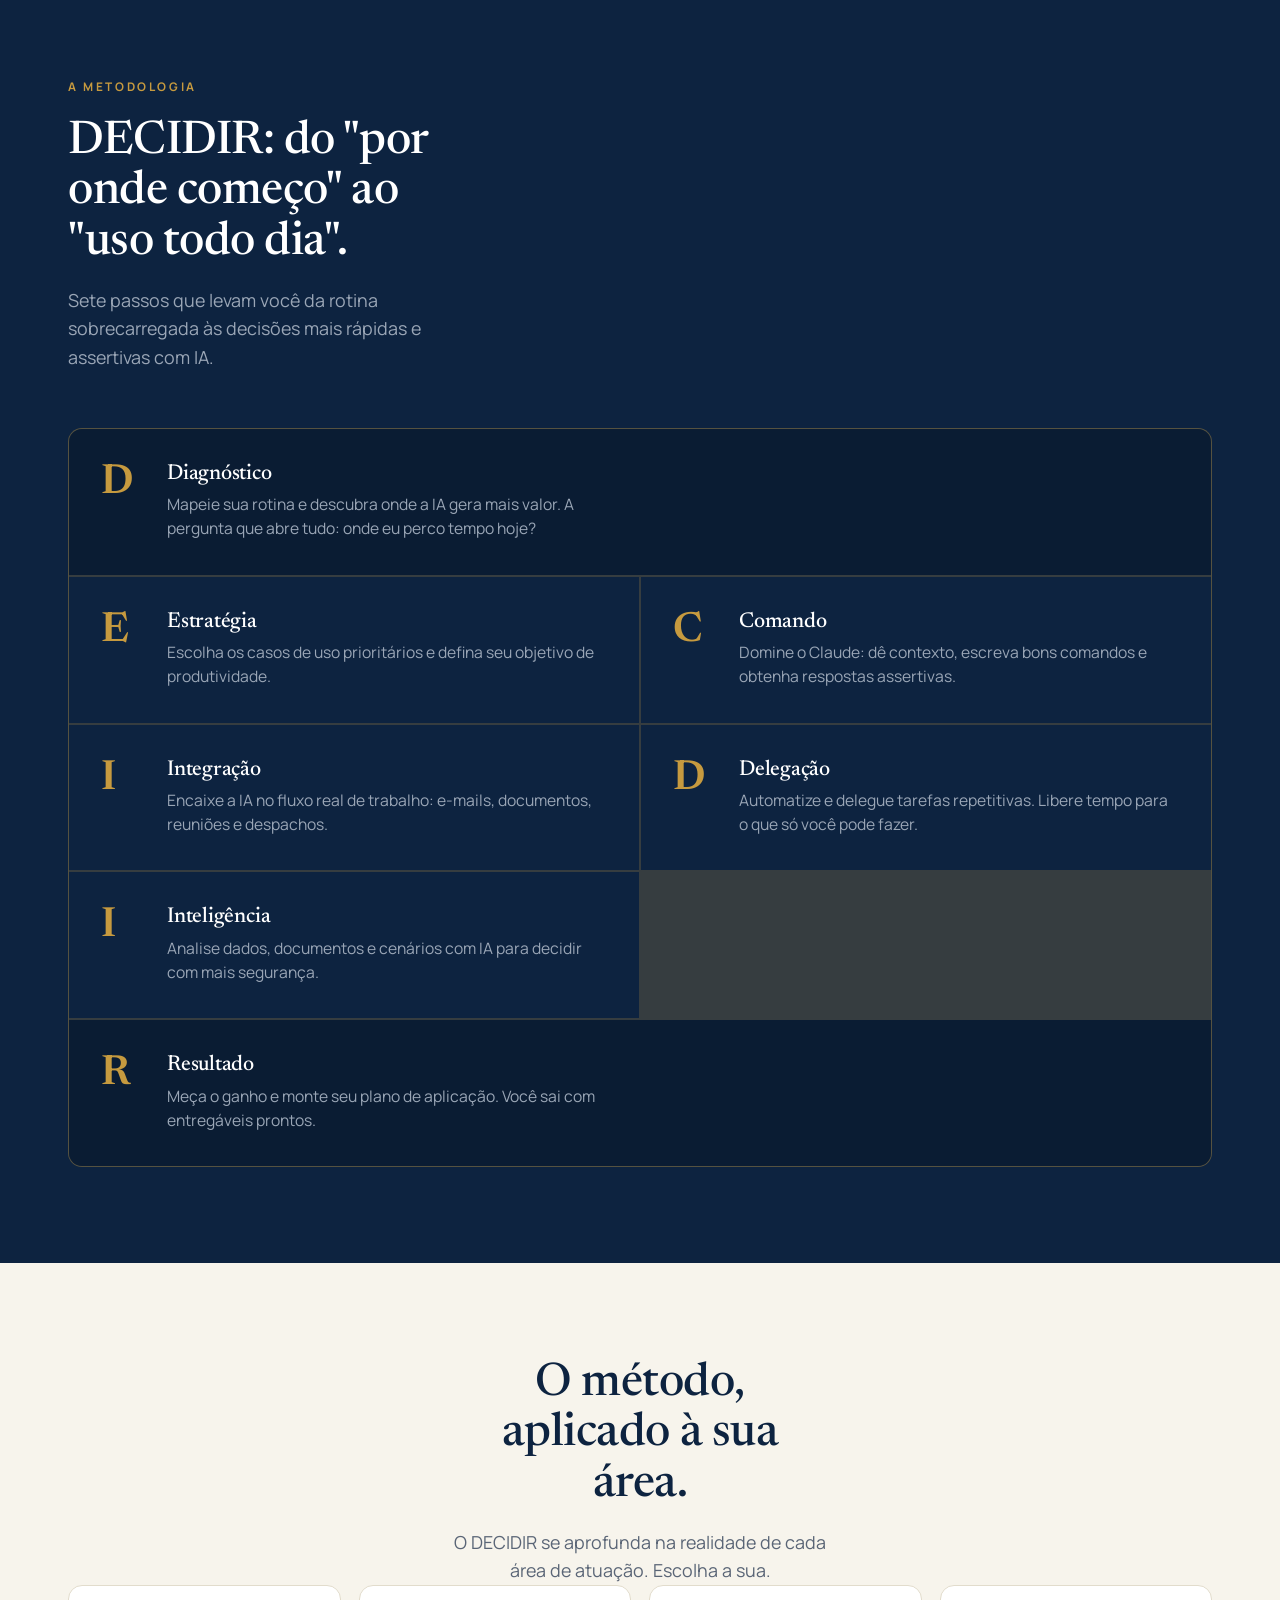
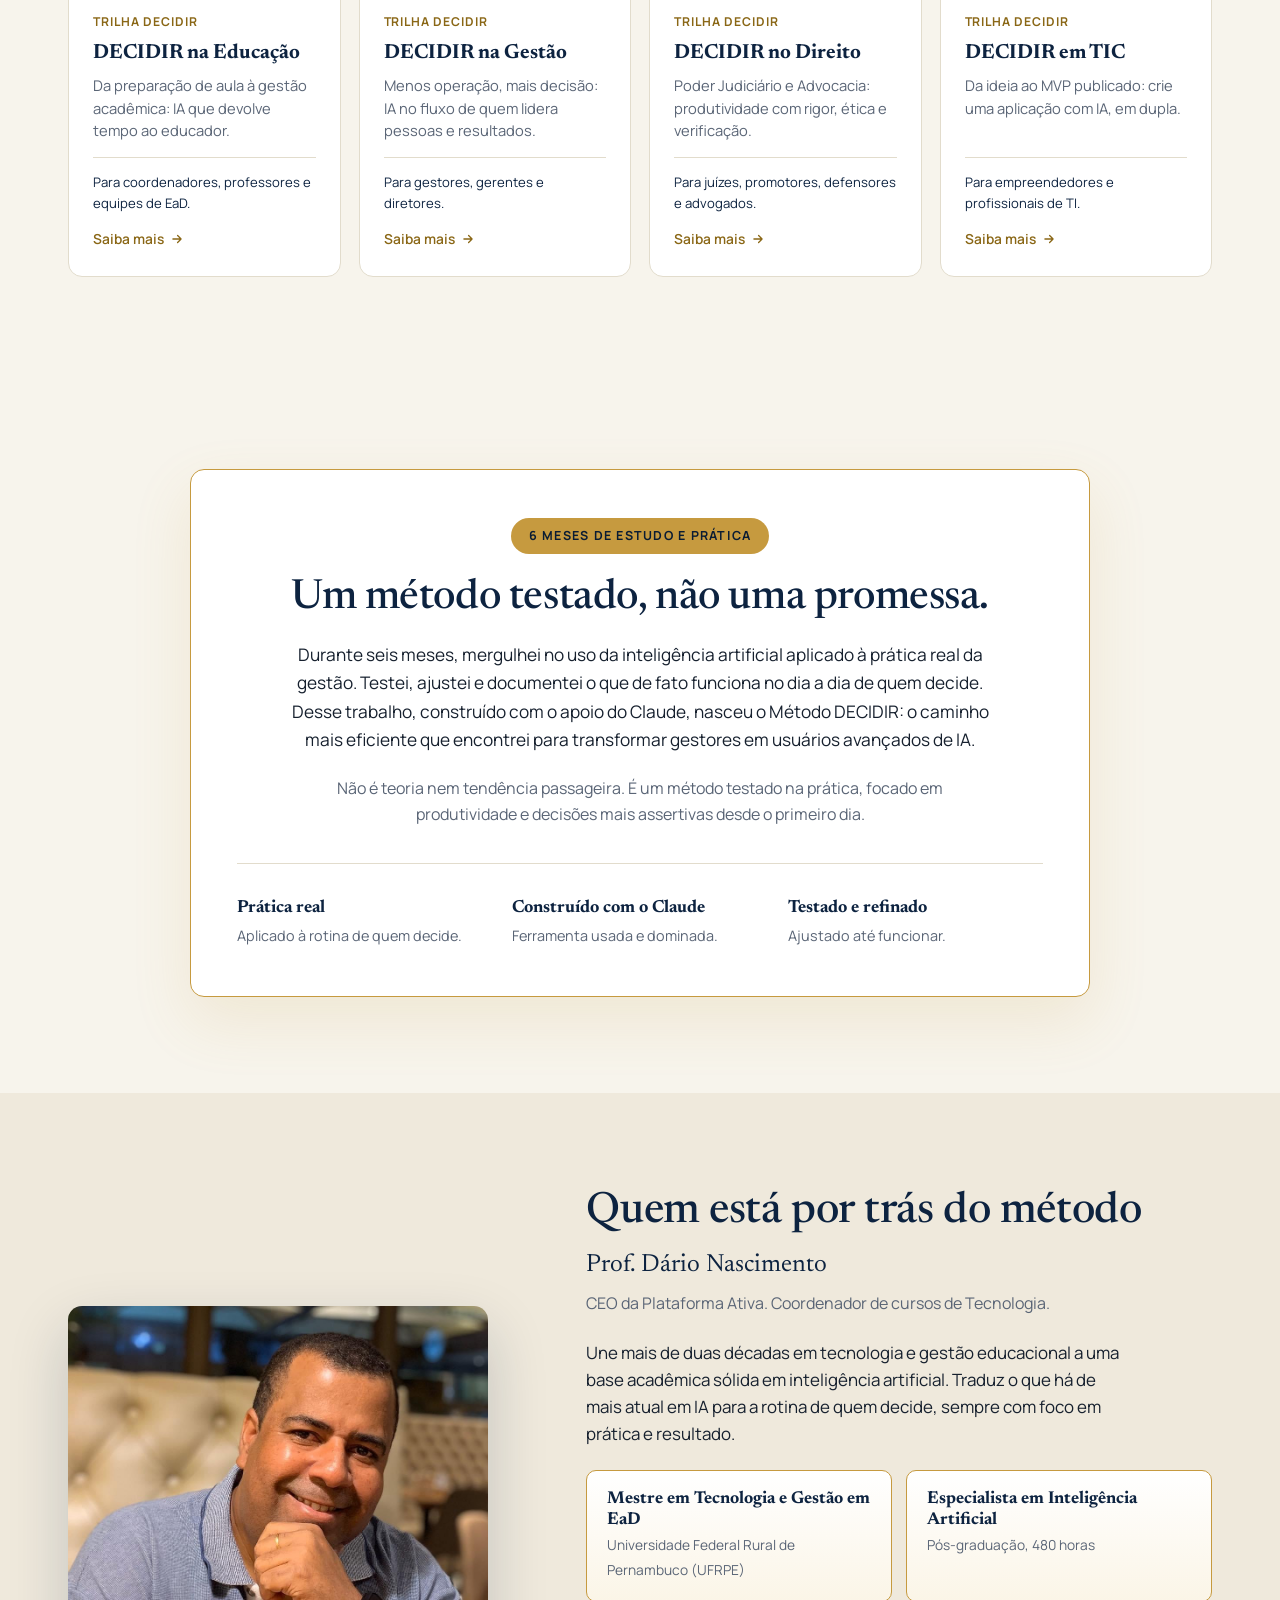
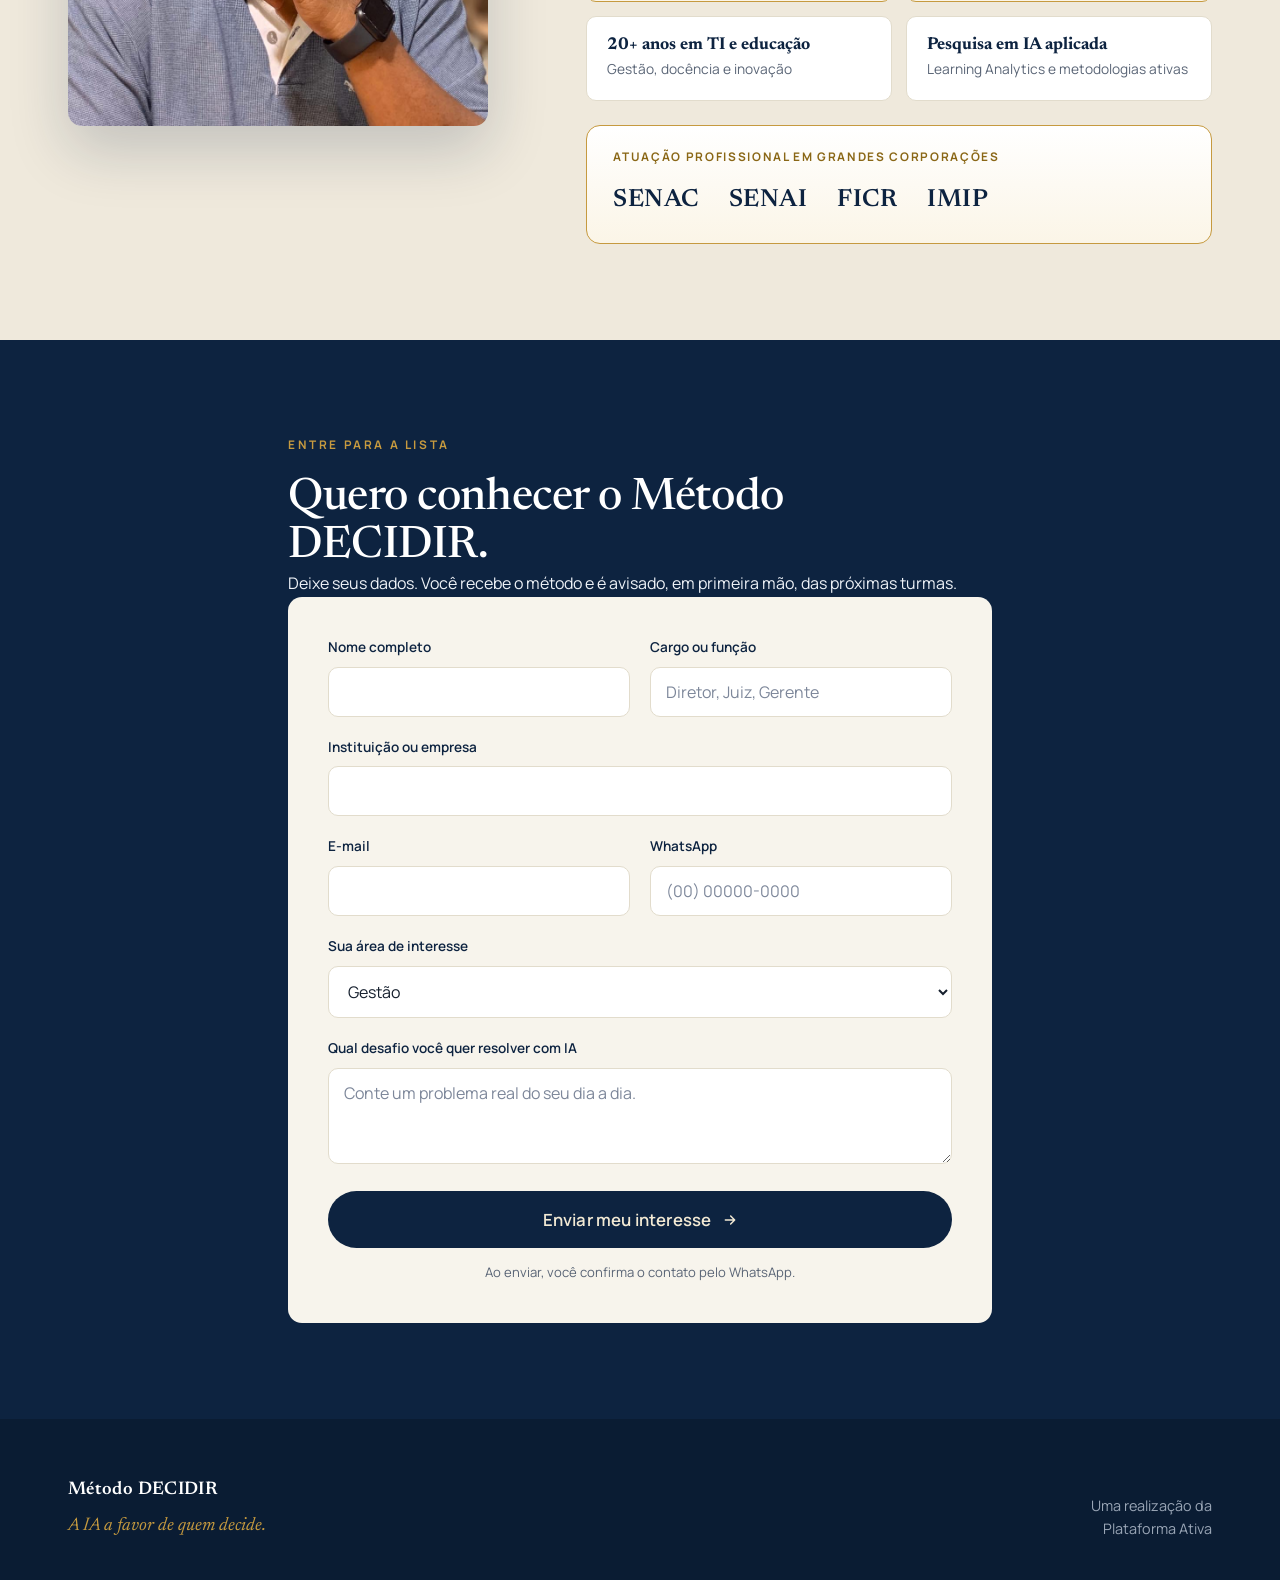
==== commit 6c2d7a05: "Pagina DECIDIR em TIC (17/08, MVP em dupla); home aponta trilha TIC para ela Co-Authored-By: Claude " ====
--- a/index.html
+++ b/index.html
@@ -121,9 +121,9 @@
       <div class="mod reveal">
         <span class="m-tag">Trilha DECIDIR</span>
         <h4>DECIDIR em TIC</h4>
-        <p>Tecnologia da Informação e Comunicação: da documentação à automação.</p>
-        <div class="m-who">Para coordenadores e equipes de TI.</div>
-        <a href="tic.html" class="m-more">Saiba mais
+        <p>Da ideia ao MVP publicado: crie uma aplicação com IA, em dupla.</p>
+        <div class="m-who">Para empreendedores e profissionais de TI.</div>
+        <a href="decidir-tic.html" class="m-more">Saiba mais
           <svg viewBox="0 0 24 24" fill="none" stroke="currentColor" stroke-width="2.2" stroke-linecap="round" stroke-linejoin="round"><path d="M5 12h14M13 6l6 6-6 6"/></svg>
         </a>
       </div>
